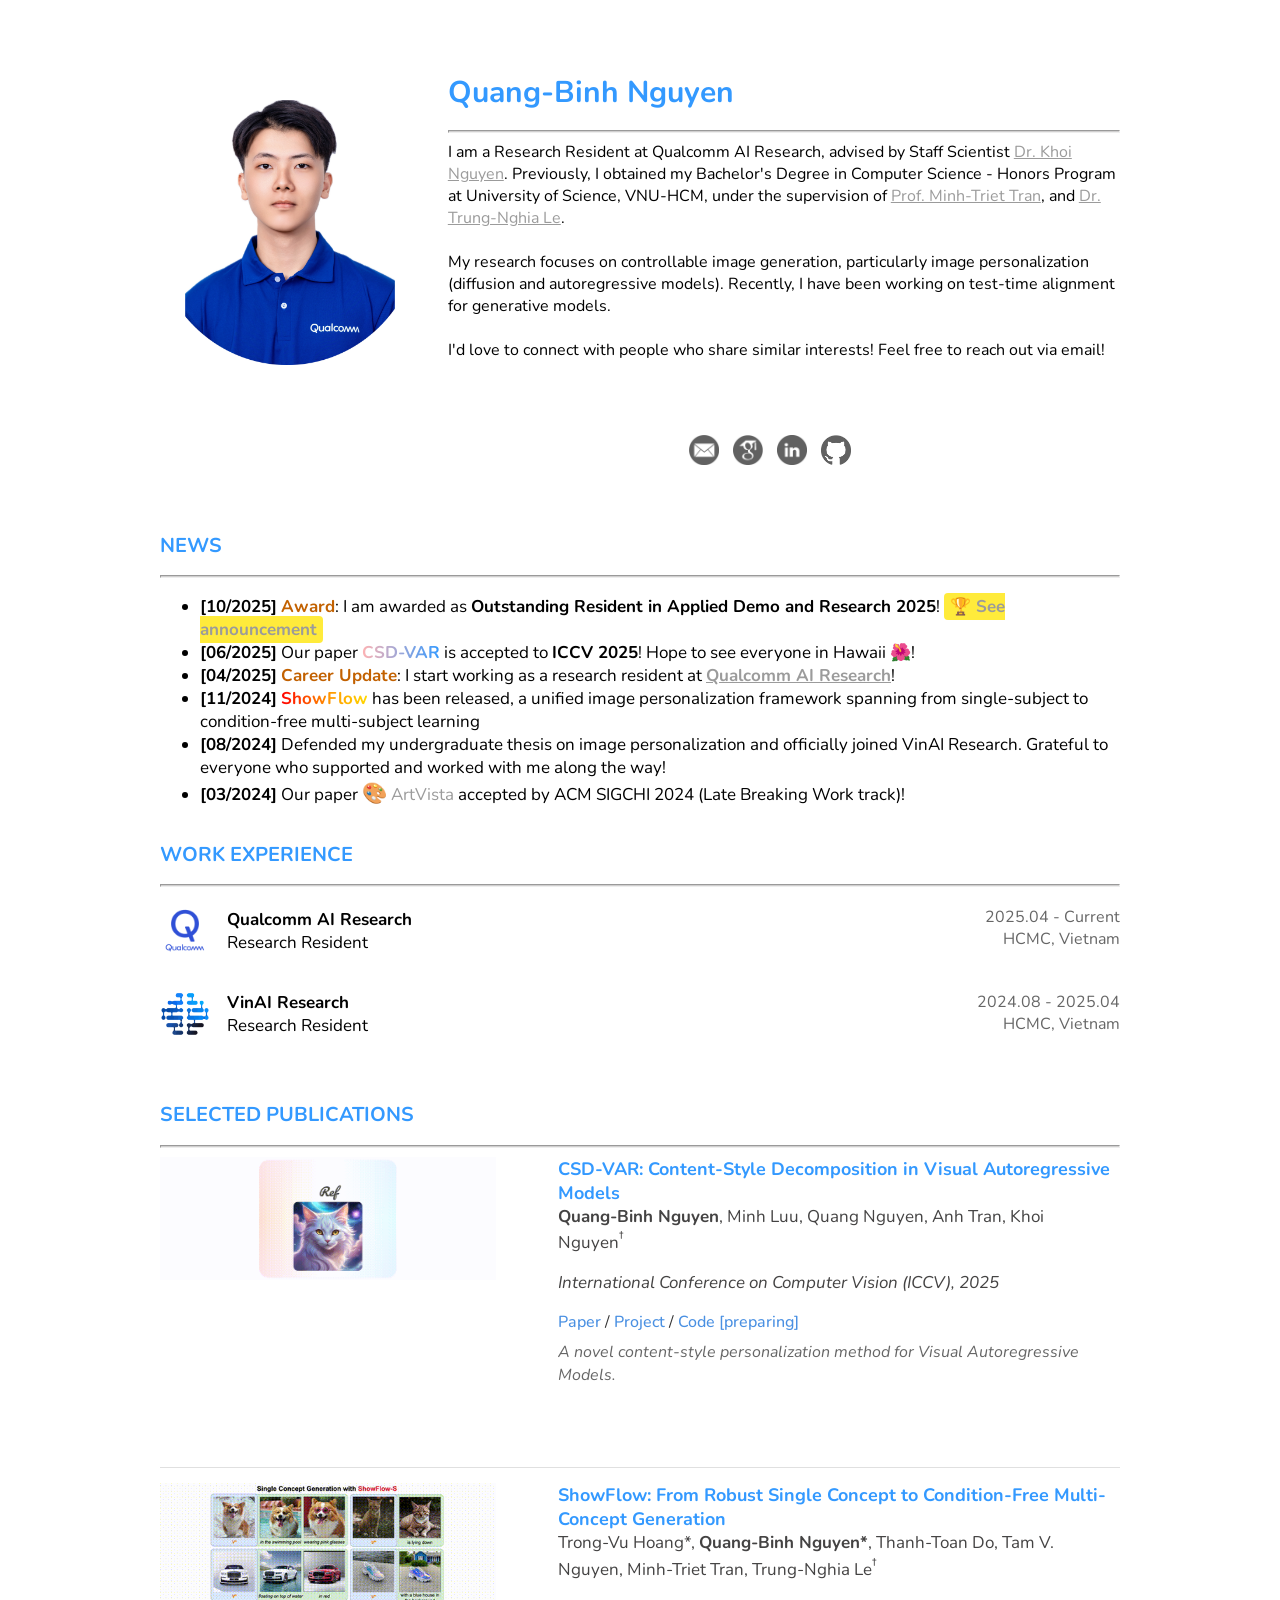
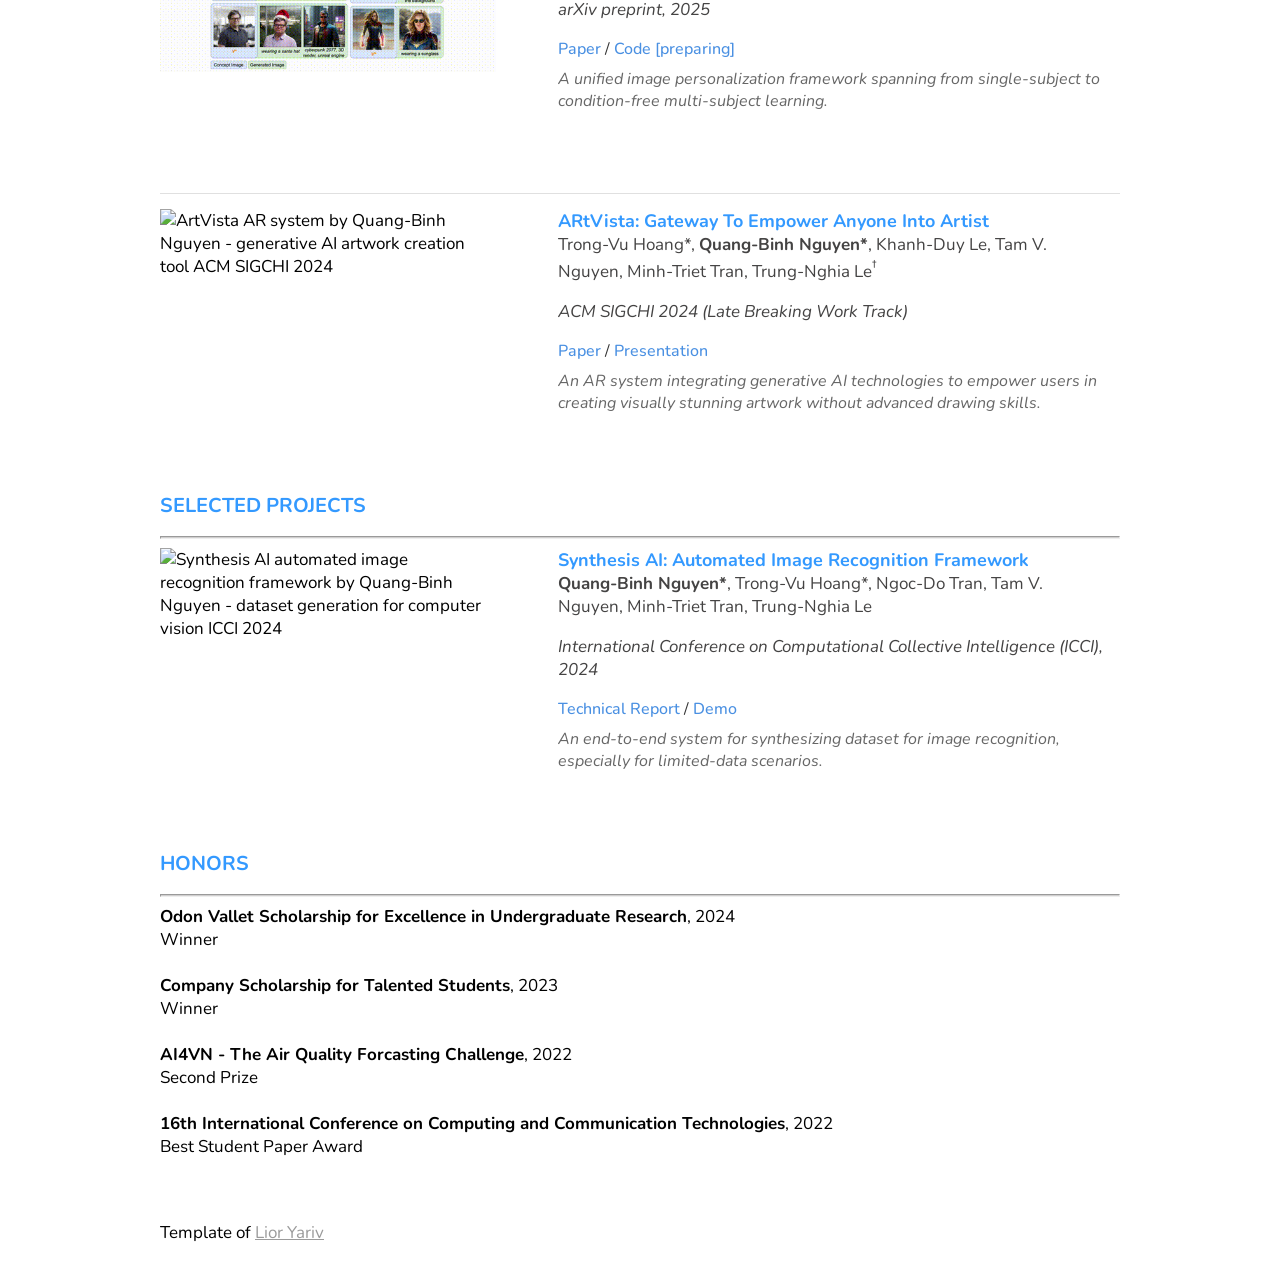
==== index.html @ 98ca369c "update" ====
<!doctype html>
<html lang="en">

<!-- Google tag (gtag.js) -->
<script async src="https://www.googletagmanager.com/gtag/js?id=G-DWE0Q09M8Z"></script>
<script>
  window.dataLayer = window.dataLayer || [];
  function gtag(){dataLayer.push(arguments);}
  gtag('js', new Date());

  gtag('config', 'G-DWE0Q09M8Z');
</script>

<meta charset="UTF-8">
<meta name="viewport" content="width=device-width, initial-scale=1">

<!-- SEO Meta Tags -->
<title>Quang-Binh Nguyen - AI Research Resident @ Qualcomm AI Research</title>
<meta name="description" content="Quang-Binh Nguyen - Research Resident at Qualcomm AI Research specializing in controllable image generation, diffusion models, and computer vision. Expert in CSD-VAR, ShowFlow, and ArtVista research.">
<meta name="keywords" content="Quang-Binh Nguyen, Binh Nguyen, Nguyen Quang-Binh, CSD-VAR, ShowFlow, ArtVista, AI research, computer vision, image generation, diffusion models, Qualcomm AI Research, VinAI Research, machine learning, research resident, resident">
<meta name="author" content="Quang-Binh Nguyen">
<meta name="robots" content="index, follow">

<!-- Open Graph Meta Tags -->
<meta property="og:title" content="Quang-Binh Nguyen - AI Research Scientist | Computer Vision & Image Generation">
<meta property="og:description" content="Research Resident at Qualcomm AI Research specializing in controllable image generation, diffusion models, and computer vision. Expert in CSD-VAR, ShowFlow, and ArtVista research.">
<meta property="og:type" content="website">
<meta property="og:url" content="https://nqbinhcs.github.io/">
<meta property="og:image" content="https://nqbinhcs.github.io/AboutPageAssets/images/nqbinh.jpg">
<meta property="og:site_name" content="Quang-Binh Nguyen's Homepage">

<!-- Twitter Card Meta Tags -->
<meta name="twitter:card" content="summary_large_image">
<meta name="twitter:title" content="Quang-Binh Nguyen - AI Research Scientist">
<meta name="twitter:description" content="Research Resident at Qualcomm AI Research specializing in controllable image generation and computer vision.">
<meta name="twitter:image" content="https://nqbinhcs.github.io/AboutPageAssets/images/nqbinh.jpg">

<!-- Canonical URL -->
<link rel="canonical" href="https://nqbinhcs.github.io/">

<!-- JSON-LD Structured Data -->
<script type="application/ld+json">
{
  "@context": "https://schema.org",
  "@type": "Person",
  "name": "Quang-Binh Nguyen",
  "jobTitle": "Research Resident",
  "worksFor": {
    "@type": "Organization",
    "name": "Qualcomm AI Research"
  },
  "email": "binhnq@qti.qualcomm.com",
  "url": "https://nqbinhcs.github.io/",
  "image": "https://nqbinhcs.github.io/AboutPageAssets/images/nqbinh.jpg",
  "sameAs": [
    "https://scholar.google.com/citations?user=bqkBNM8AAAAJ&hl=en&authuser=1",
    "https://www.linkedin.com/in/nqbinh/",
    "https://github.com/nqbinhcs"
  ],
  "knowsAbout": [
    "Computer Vision",
    "Machine Learning",
    "Artificial Intelligence",
    "Image Generation",
    "Diffusion Models",
    "CSD-VAR",
    "ShowFlow",
    "ArtVista"
  ],
  "alumniOf": {
    "@type": "Organization",
    "name": "University of Science, VNU-HCM"
  },
  "hasOccupation": {
    "@type": "Occupation",
    "name": "AI Research Scientist",
    "occupationLocation": {
      "@type": "Place",
      "name": "Ho Chi Minh City, Vietnam"
    }
  }
}
</script>

<!-- Google Fonts -->
<link rel="preconnect" href="https://fonts.googleapis.com">
<link rel="preconnect" href="https://fonts.gstatic.com" crossorigin>
<link href="https://fonts.googleapis.com/css2?family=Nunito:wght@200..1000&family=Open+Sans:wght@300..800&family=Roboto:wght@100..900&family=Winky+Sans:wght@300..900&display=swap" rel="stylesheet">

<style>
  /* ====== Font Styling ====== */
  body, h1, h2, h3, h4, h5, h6, p, a, span, div, li, button, input, textarea, section, footerNote, footerDisclaimer {
    font-family: 'Nunito', sans-serif !important;
  }

  /* ====== Font Sizes ====== */
  .profileHeader { font-size: 16px !important; } /* Introduction */
  .sectionTitle { font-size: 20px !important; }  /* Section Title */
  .section1 { font-size: 17px; } /* Work Experience */
  .sectionContentTitle { font-size: 18px !important; } /* Paper Title */
  .sectionContentSubTitle { font-size: 17px !important; } /* Author Names */
  .dropdown { font-size: 17px !important; }  /* Gray Box */

  /* ====== Remove Space Between Paper Name and Author Names ====== */
  .sectionContentTitle { margin-bottom: 0 !important; }
  .sectionContentSubTitle { margin-top: 0 !important; }

  /* ====== Image Centering and Scaling ====== */

  /* Publication layout with image and content side by side */
  .publication {
    display: flex !important;
    align-items: flex-start !important;
    gap: 62px !important;
    margin-bottom: 15px !important;
    margin-top: 20px !important;
    padding-top: 15px !important;
    border-top: 1px solid #e0e0e0 !important;
  }

  .sectionContent {
    flex: 0 0 35% !important;
    margin: 0 !important;
    padding: 0 !important;
  }

  .sectionContent img { 
    width: 100% !important;
    height: auto !important;
    display: block !important;
  }

  .section2Content {
    flex: 1 !important;
    margin-left: 0 !important;
    padding-left: 0 !important;
    margin-top: 0 !important;
    padding-top: 0 !important;
  }

  .sectionContentTitle {
    margin-top: 0 !important;
    padding-top: 0 !important;
  }

  .paperDescription {
    font-size: 16px !important;
    color: #666 !important;
    margin-top: 8px !important;
    margin-bottom: 0 !important;
    line-height: 1.4 !important;
    font-style: italic !important;
  }

  .paperLinks {
    margin-top: 10px !important;
    font-size: 16px !important;
    color: #333 !important;
  }

  .paperLinks a {
    color: #4a90e2 !important;
    text-decoration: none !important;
    font-weight: 500 !important;
  }

  .paperLinks a:hover {
    text-decoration: underline !important;
  }

  /* Work Experience Layout */
  .workExperience {
    display: flex !important;
    justify-content: space-between !important;
    align-items: flex-start !important;
    margin-bottom: 15px !important;
    padding: 10px 0 !important;
  }

  .workLeft {
    display: flex !important;
    align-items: center !important;
    gap: 15px !important;
    flex: 0 0 auto !important;
  }

  .workRight {
    text-align: right !important;
    color: #666 !important;
    font-size: 16px !important;
    line-height: 1.4 !important;
    flex: 0 0 auto !important;
    margin-left: 50px !important;
  }

  /* Remove top border and margin from first publication */
  .publication:first-of-type {
    border-top: none !important;
    margin-top: 0 !important;
    padding-top: 0 !important;
  }
  
  /* ====== Profile and Text ====== */
  
 .profilePhoto{
		margin-bottom: 120px !important; /* Adds space between the image and text */
	}

	.qualcomm-logo {
		width: 50px; /* Adjust the logo size here (smaller value) */
    object-fit: contain !important;
		vertical-align: middle; /* Align logo with the text */
		margin-right: 2px; /* Space between the logo and text */
	}

	.vinai-logo {
		width: 50px; /* Adjust the logo size here (smaller value) */
    object-fit: contain !important;
		vertical-align: middle; /* Align logo with the text */
		margin-right: 2px; /* Space between the logo and text */
	}

  .rainbow-text {
    background: linear-gradient(90deg, #ff0000, #ff9900, #ffee00, #33ff00, #00ffee, #3300ff, #ff00cc, #ff0000);
    background-size: 400% 100%;
    -webkit-background-clip: text;
    -webkit-text-fill-color: transparent;
    background-clip: text;
    color: transparent;
    font-weight: bold;
    animation: rainbow-move 4s linear infinite;
  }
  @keyframes rainbow-move {
    0% { background-position: 0% 50%; }
    100% { background-position: 100% 50%; }
  }
  .redblue-text {
    background: linear-gradient(90deg, #ffb3b3, #3399ff, #ffb3b3);
    background-size: 200% 100%;
    -webkit-background-clip: text;
    -webkit-text-fill-color: transparent;
    background-clip: text;
    color: transparent;
    font-weight: bold;
    animation: redblue-move 3s linear infinite;
  }
  @keyframes redblue-move {
    0% { background-position: 0% 50%; }
    100% { background-position: 100% 50%; }
  }

  .news-link {
    text-decoration: none !important;
  }

</style>


  

<meta charset="UTF-8">
<meta name="viewport" content="width=device-width, initial-scale=1">
<title>Quang-Binh Nguyen's Homepage</title>
<link href="AboutPageAssets/styles/aboutPageStyle.css" rel="stylesheet" type="text/css">
<style type="text/css">
</style>

<!--The following script tag downloads a font from the Adobe Edge Web Fonts server for use within the web page. We recommend that you do not modify it.-->
<script>var __adobewebfontsappname__="dreamweaver"</script><script src="http://use.edgefonts.net/montserrat:n4:default;source-sans-pro:n2:default.js" type="text/javascript"></script>
</head>

<body alink = "#282727" vlink = "#9b9b9b" link = "#9b9b9b">
	
<!-- Header content -->
<header>
  <div class="profilePhoto"> 
    <!-- Profile photo --> 
	<br>
	<br>
	
    <img src="AboutPageAssets/images/nqbinh.jpg" alt="Quang-Binh Nguyen - AI Research Scientist at Qualcomm AI Research specializing in computer vision and image generation" width="210"> </div>

  <!-- Identity details -->
  <section class="profileHeader">
	
    <h1>Quang-Binh Nguyen</h1>
<!--    <h3>Research Resident</h3>-->
    <hr>
  I am a Research Resident at Qualcomm AI Research, advised by Staff Scientist <a href="https://www.khoinguyen.org/"  target="_blank"> Dr. Khoi Nguyen</a>.  Previously, I obtained my Bachelor's Degree in Computer Science - Honors Program at University of Science, VNU-HCM, under the supervision of <a href="https://scholar.google.com/citations?user=lt2ATkkAAAAJ"  target="_blank"> Prof. Minh-Triet Tran</a>, and <a href="https://sites.google.com/view/ltnghia"  target="_blank"> Dr. Trung-Nghia Le</a>.
	<br>
	<br>
	
	My research focuses on controllable image generation, particularly image personalization (diffusion and autoregressive models). Recently, I have been working on test-time alignment for generative models.
	<br>
	<br>
	I'd love to connect with people who share similar interests! Feel free to reach out via email!
  </section>
  
  <!-- Links to Social network accounts -->
  <aside class="socialNetworkNavBar">
	<div class="socialNetworkNav">
      <!-- Add a Anchor tag with nested img tag here 
		<a href="AboutPageAssets/images/cv.pdf" target="_blank">
      <img src="AboutPageAssets/images/cv.png" alt="sample" width="30"></a>  </div>
	   <div class="socialNetworkNav"> -->
      <!-- Add a Anchor tag with nested img tag here --> 
		   <a href="mailto:binhnq@qti.qualcomm.com">
      <img src="AboutPageAssets/images/mail.png"  alt="sample" width="30" ></a> </div>
    <div class="socialNetworkNav"> 
		<a href="https://scholar.google.com/citations?user=bqkBNM8AAAAJ&hl=en&authuser=1
" target="_blank">
      <!-- Add a Anchor tag with nested img tag here --> 
      <img src="AboutPageAssets/images/scholar.jpg"  alt="sample" width="30"></a>  </div>
	  	  <div class="socialNetworkNav">
      <!-- Add a Anchor tag with nested img tag here --> 
		<a href="https://www.linkedin.com/in/nqbinh/" target="_blank">
      <img src="AboutPageAssets/images/linkedin.png" alt="sample" width="30"></a>  </div>
<!--
	  <div class="socialNetworkNav">
		 <a href="https://www.linkedin.com/in/jisu-nam-9385a4254/" target="_blank">
			 <img src="AboutPageAssets/images/linkedin.png"  alt="sample" width="30"> </a></div>
-->
<div class="socialNetworkNav">
      <!-- Add a Anchor tag with nested img tag here --> 
		<a href="https://github.com/nqbinhcs" target="_blank">
      <img src="AboutPageAssets/images/github.png" alt="sample" width="30"></a>  </div>
	  
  </aside>
</header>
<!-- content -->
<section class="mainContent"> 
  <!-- Contact details -->
  
  <br><br>

  <!-- News Section -->
  <section class="section1">
    <h2 class="sectionTitle">News</h2>
    <hr class="sectionRule">
    <ul>
    
     <li><b>[10/2025]</b> <b><span style="color:#c26100;">Award</span></b>: I am awarded as <strong>Outstanding Resident in Applied Demo and Research 2025</strong>! <a href="https://www.facebook.com/share/p/1BKoZPSMBR/" class="news-link" style="background-color: #ffeb3b; padding: 2px 6px; border-radius: 4px; text-decoration: none; font-weight: bold;">🏆 See announcement</a></li>
     <li><b>[06/2025]</b> Our paper <a href="#" class="news-link"><span class="redblue-text">CSD-VAR</span></a> is accepted to <b>ICCV 2025</b>! Hope to see everyone in Hawaii 🌺!</li>
      <li><b>[04/2025]</b> <b><span style="color:#c26100;">Career Update</span></b>: I start working as a research resident at <a href="https://www.qualcomm.com/research/artificial-intelligence/"><strong>Qualcomm AI Research</strong></a>!</li>
      <li><b>[11/2024]</b> <a href="#" class="news-link"><span class="rainbow-text">ShowFlow</span></a> has been released, a unified image personalization framework spanning from single-subject to condition-free multi-subject learning </li>
      <li><b>[08/2024]</b> Defended my undergraduate thesis on image personalization and officially joined VinAI Research. Grateful to everyone who supported and worked with me along the way!  </li>
      <li><b>[03/2024]</b> Our paper <span style="font-size:1.2em;">🎨</span> <a href="https://arxiv.org/abs/2403.08876" class="news-link">ArtVista</a> accepted by ACM SIGCHI 2024 (Late Breaking Work track)!</li>
    </ul>
  </section>

  <!-- Work Experience Section (existing) -->
  <section class="section1">
	<h2 class="sectionTitle">Work Experience</h2>
	<hr class="sectionRule">

	<div class="workExperience">
        <div class="workLeft">
            <img src="AboutPageAssets/teasers/qualcomm.png" alt="Qualcomm Logo" class="qualcomm-logo">
            <div>
                <b>Qualcomm AI Research</b><br>
                Research Resident
            </div>
        </div>
        <div class="workRight">
            2025.04 - Current<br>
            HCMC, Vietnam
        </div>
    </div>

	<div class="workExperience">
        <div class="workLeft">
            <img src="AboutPageAssets/teasers/vinai.png" alt="VinAI Logo" class="vinai-logo">
            <div>
                <b>VinAI Research</b><br>
                Research Resident
            </div>
        </div>
        <div class="workRight">
            2024.08 - 2025.04<br>
            HCMC, Vietnam
        </div>
    </div>

  <br>    


  <!-- Previous experience details -->
  <section class="section2">
  <h2 class="sectionTitle">Selected Publications</h2>
  <hr class="sectionRule">
  

	<!-- CSD-VAR  -->
	<div class="publication">
	  	<div class="sectionContent">
<img src="AboutPageAssets/projects/demo_csdvar.gif" alt="CSD-VAR Content-Style Decomposition in Visual Autoregressive Models by Quang-Binh Nguyen - ICCV 2025 paper demonstration" autoplay loop>
	  	</div>
	  	<section class="section2Content">
      		<h2 class="sectionContentTitle"> CSD-VAR: Content-Style Decomposition in Visual Autoregressive Models</h2>
      		<h3 class="sectionContentSubTitle"><b>Quang-Binh Nguyen</b>, <a>Minh Luu</a>, <a>Quang Nguyen</a>, <a>Anh Tran</a>, <a>Khoi Nguyen<sup>&dagger;</sup></a>
	 		</h3>
		  	<h3 class="sectionContentSubTitle"><em> International Conference on Computer Vision (ICCV), 2025</em></h3>
		  	<div class="paperLinks">
				<a href="https://arxiv.org/abs/2507.13984" target="_blank">Paper</a> / 
				<a href="https://qualcomm-ai-research.github.io/CSD-VAR/" target="_blank">Project</a> / 
				<a href="https://github.com/Qualcomm-AI-Research/CSD-VAR" target="_blank">Code [preparing]</a>
			</div>
		  	<p class="paperDescription">A novel content-style personalization method for Visual Autoregressive Models.</p>
    	</section>
	</div>

	  <br><br>

	<!-- ShowFlow  -->
	<div class="publication">
	  	<div class="sectionContent">
<img src="AboutPageAssets/projects/demo_showflow.gif" alt="ShowFlow unified image personalization framework by Quang-Binh Nguyen - multi-concept generation AI research" autoplay loop>
	  	</div>
	  	<section class="section2Content">
      		<h2 class="sectionContentTitle"> ShowFlow: From Robust Single Concept to Condition-Free Multi-Concept Generation</h2>
      		<h3 class="sectionContentSubTitle"><a>Trong-Vu Hoang*</a>, <b>Quang-Binh Nguyen*</b>, <a>Thanh-Toan Do</a>, <a> Tam V. Nguyen</a>, <a>Minh-Triet Tran</a>, <a>Trung-Nghia Le<sup>&dagger;</sup></a>
	 		</h3>
		  	<h3 class="sectionContentSubTitle"><em> arXiv preprint, 2025</em></h3>
		  	<div class="paperLinks">
				<a href="https://arxiv.org/abs/2506.18493" target="_blank">Paper</a> / 
				<a href="https://github.com/nqbinhcs/showflow" target="_blank">Code [preparing]</a>
			</div>
		  	<p class="paperDescription">A unified image personalization framework spanning from single-subject to condition-free multi-subject learning.</p>
    	</section>
	</div>

	  <br><br>

	<!-- ArtVista  -->
	<div class="publication">
	  	<div class="sectionContent">
<img src="AboutPageAssets/projects/demo_artvista.gif" alt="ArtVista AR system by Quang-Binh Nguyen - generative AI artwork creation tool ACM SIGCHI 2024" autoplay loop>
	  	</div>
	  	<section class="section2Content">
      		<h2 class="sectionContentTitle"> ARtVista: Gateway To Empower Anyone Into Artist</h2>
      		<h3 class="sectionContentSubTitle"><a>Trong-Vu Hoang*</a>, <b>Quang-Binh Nguyen*</b>, <a>Khanh-Duy Le</a>, <a> Tam V. Nguyen</a>, <a>Minh-Triet Tran</a>, <a>Trung-Nghia Le<sup>&dagger;</sup></a>
	 		</h3>
		  	<h3 class="sectionContentSubTitle"><em> ACM SIGCHI 2024 (Late Breaking Work Track)</em></h3>
		  	<div class="paperLinks">
				<a href="https://arxiv.org/abs/2403.08876" target="_blank">Paper</a> / 
				<a href="https://www.youtube.com/watch?v=vpL-Ttvp6Ds" target="_blank">Presentation</a>
			</div>
		  	<p class="paperDescription">An AR system integrating generative AI technologies to empower users in creating visually stunning artwork without advanced drawing skills.</p>
    	</section>
	</div>

	  <br><br>
  

   <!-- Previous experience details -->
  <section class="section2">
  <h2 class="sectionTitle">Selected Projects</h2>
  <hr class="sectionRule">
  

	<!-- Synthesis AI  -->
	<div class="publication">
	  	<div class="sectionContent">
<img src="AboutPageAssets/projects/demo_synthesis_ai.gif" alt="Synthesis AI automated image recognition framework by Quang-Binh Nguyen - dataset generation for computer vision ICCI 2024" autoplay loop>
	  	</div>
	  	<section class="section2Content">
      		<h2 class="sectionContentTitle"> Synthesis AI: Automated Image Recognition Framework</h2>
      		<h3 class="sectionContentSubTitle"><b>Quang-Binh Nguyen*</b>, <a>Trong-Vu Hoang*</a>, <a>Ngoc-Do Tran</a>, <a>Tam V. Nguyen</a>, <a>Minh-Triet Tran</a>, <a>Trung-Nghia Le</a>
	 		</h3>
		  	<h3 class="sectionContentSubTitle"><em> International Conference on Computational Collective Intelligence (ICCI), 2024</em></h3>
		  	<div class="paperLinks">
				<a href="https://arxiv.org/abs/2506.19261" target="_blank">Technical Report </a> / 
				<a href="https://www.youtube.com/watch?v=EHoA2iW8nVU" target="_blank">Demo</a> 
			</div>
		  	<p class="paperDescription">An end-to-end system for synthesizing dataset for image recognition, especially for limited-data scenarios.</p>
    	</section>
	</div>
  
	<br><br>

	  <section class="section3">
	<h2 class="sectionTitle">Honors</h2>
	<hr class="sectionRule">
  <b>Odon Vallet Scholarship for Excellence in Undergraduate Research</b>, 2024 <br>
	Winner <br>
	<br>
  <b>Company Scholarship for Talented Students</b>, 2023 <br>
	Winner <br>
  <br>
  <b>AI4VN - The Air Quality Forcasting Challenge</b>, 2022 <br>
	Second Prize <br>
	<br>
	<b>16th International Conference on Computing and Communication Technologies</b>, 2022 <br>
	Best Student Paper Award <br>
	<br>

	<br>

  <p class="footerDisclaimer">Template of <a href="https://lioryariv.github.io/">Lior Yariv</a><span></span></p>
  <p class="footerNote"></p>
</footer>
</body>
</html>
---- AboutPageAssets/styles/aboutPageStyle.css ----
@charset "utf-8";
/* Global Styles */


body {
	margin-left: auto;
	margin-right: auto;
	width: 92%;
	max-width: 960px;
	padding-left: 2.275%;
	padding-right: 2.275%;
}
/* Header */
header {
	text-align: center;
	display: inline-block;
}
header .profileLogo .logoPlaceholder {
	background-color: rgba(208,207,207,1.00);
	width: 187px;
	text-align: center;
}
header .logoPlaceholder span {
	width: 80px;
	height: 22px;
	font-family: 'Montserrat', sans-serif;
	color: rgba(255,255,255,1.00);
	font-size: 30px;
	font-weight: 700;
	line-height: 53px;
}
header .profilePhoto {
	width: 259px;
	border-radius: 50%;
	height: 259px;
	clear: both;
}
header .profileHeader h1 {
	font-family: 'Montserrat', sans-serif;
	color: #3399ff;
	font-size: 30px;
	font-weight: 700;
	line-height: 24px;
}
header .profileHeader h3 {
	font-family: sans-serif;
	color: #3399ff;
	font-size: 16px;
	font-weight: 700;
	line-height: 24px;
}
hr {
	background-color: rgba(208,207,207,1.00);
	height: 1px;
}
header .profileHeader p {
	font-family: sans-serif;
	color: #3399ff;
	font-size: 14px;
	font-weight: 400;
	line-height: 1.8;
	overflow-y: auto;
}
header .socialNetworkNavBar {
	text-align: center;
	display: block;
	margin-top: 30px;
	clear: both;
}
header .socialNetworkNavBar .socialNetworkNav {
	border-radius: 30%;
	cursor: pointer;
}
header .socialNetworkNavBar .socialNetworkNav img:hover {
	opacity: 0.5;
}
/* Main Content sections */
.mainContent .section1 {
	display: inline-block;
}
.section1 .sectionTitle, .section2 .sectionTitle {
	font-family: 'Montserrat', sans-serif;
	color: #3399ff;
	font-size: 18px;
	font-weight: 700;
	text-transform: uppercase;
}
.section1 .sectionTitleRule, .section2 .sectionTitleRule {
	margin: 0 3% 0 0;
	float: left;
	clear: both;
}
.section1 .sectionTitleRule2, .section2 .sectionTitleRule2 {
	background-color: rgba(208,207,207,1.00);
	height: 1px;
	padding: 0px;
}
.mainContent .section1 .section1Content {
	font-family: ProximaNova;
	font-size: 14px;
	font-weight: 100;
	color: rgba(208,207,207,1.00);
}
.mainContent .section1 .section1Content span {
	color: #3399ff;
	font-family: sans-serif;
}
.section2 .sectionContentTitle {
	font-family: sans-serif;
	color: #3399ff;
	font-size: 18px;
	font-weight: 700;
}
.section2 .sectionContentSubTitle {
	font-family: sans-serif;
	color: rgba(68,67,67,1.00);
	font-size: 14px;
	font-weight: 400;
}
.mainContent {
	display: block;
}
.mainContent .externalResourcesNav .externalResources {
	background-color: rgba(208,207,207,1.00);
	display: inline-block;
	text-align: center;
	margin-top: 0px;
	padding-top: 3%;
	cursor: pointer;
}
.mainContent .externalResourcesNav .externalResources:hover {
    background-color: rgba(153,153,153,1.00);
}
.externalResourcesNav .externalResources a {
	font-family: 'Montserrat', sans-serif;
	color: rgba(255,255,255,1.00);
	font-size: 14px;
	font-weight: 400;
	text-decoration: none;
}
.mainContent .externalResourcesNav .dropdown {
    position: static;
    display: inline-block;
    font-family: 'Montserrat', sans-serif;
    background-color: rgba(190,190,190,1.00);
    cursor: pointer;
    color: rgba(255,255,255,1.00);
}

.mainContent .externalResourcesNav .dropdown:hover {
    background-color: rgba(153,153,153,1.00);
}
.externalResourcesNav .dropdown span {
	font-size: 11pt;

}

.externalResourcesNav .dropdown a {
	font-family: 'Montserrat', sans-serif;
	color: rgba(255,255,255,1.00);
	font-size: 14px;
	font-weight: 400;
	text-decoration: none;
}
.mainContent .externalResourcesNav .dropdown-content {
  display: none;
  font-family: 'Montserrat', sans-serif;
  position: absolute;
  background-color: #f9f9f9;
  box-shadow: 0px 8px 16px 0px rgba(0,0,0,0.2);
  padding: 12px 16px;
  z-index: 1;
  max-width: 45%;
  color: rgba(0,0,0,1.00);
}
.mainContent .externalResourcesNav .dropdown:hover .dropdown-content {
    display: block;
    font-family: 'Montserrat', sans-serif;
    font-size: 12px;
}

.mainContent .externalResourcesNav .externalResources2 {
	background-color: rgba(208,207,207,1.00);
	display: inline-block;
	text-align: center;
	font-family: 'Montserrat', sans-serif;
	font-size: 16pt;
	cursor: pointer;
}
.mainContent .externalResourcesNav .externalResources2:hover {
    background-color: rgba(153,153,153,1.00);
}
.externalResourcesNav .externalResources2 a {
	font-family: 'Montserrat', sans-serif;
	color: rgba(255,255,255,1.00);
	font-size: 12px;
	font-weight: 400;
	text-decoration: none;
}
.stretch {
	content: '';
	display: inline-block;
	margin-left: 2%;
	margin-right: 2%;
}
/* Footer */
footer .footerDisclaimer {
	font-family: sans-serif;
	font-size: 14px;
	line-height: 18px;
	color: rgba(104,103,103,1.00);
	font-weight: 700;
}
footer .footerDisclaimer span {
	color: rgba(181,178,178,1.00);
	font-weight: 400;
}
footer .footerNote {
	font-family: sans-serif;
	font-size: 14px;
	line-height: 18px;
	color: rgba(104,103,103,1.00);
	font-weight: 700;
}
footer .footerNote span {
	color: rgba(181,178,178,1.00);
	font-weight: 400;
}

/* Media query for Mobile devices*/
@media only screen and (min-width : 285px) and (max-width : 480px) {
/* Header */
header {
	width: 100%;
	float: none;
}
header .profileLogo .logoPlaceholder {
	display: inline-block;
}
header .profilePhoto {
	display: inline-block;
}
header .profileHeader {
	text-align: center;
	margin-top: 10%;
}
header .profileHeader p {
	text-align: justify;
}
header .socialNetworkNavBar {
	text-align: center;
	display: block;
	margin-top: 30px;
	clear: both;
	margin-bottom: 15%;
}
header .socialNetworkNavBar .socialNetworkNav {
	width: 40px;
	height: 30px;
	display: inline-block;
}
/* Main content sections */
.mainContent .section1 {
	text-align: center;
	margin-bottom: 10%;
}
.section1 .section1Title, .section2 .section1Title {
	text-align: center;
}
.section1 .sectionTitleRule, .section2 .sectionTitleRule {
	width: 100%;
}
.section1 .sectionTitleRule2, .section2 .sectionTitleRule2 {
	display: none;
}
.mainContent .section1 .section1Content {
	display: inline-block;
	text-align: left;
	font-family: sans-serif;
}
.mainContent .section2 {
	display: inline-block;
	text-align: center;
}
.section2 .section2Content {
	margin-top: 10%;
	text-align: justify;
	margin-bottom: 10%;
	width: 100%;
}
.section2 .sectionContent {
	margin-top: 10%;
	text-align: justify;
	margin-bottom: 10%;
}
.mainContent .externalResourcesNav {
	margin-bottom: 10px;
	padding-top: 5px;
}
.mainContent .externalResourcesNav .externalResources {
	width: 50%;
	height: 25px;
}
.mainContent .externalResourcesNav .externalResources2 {
	width: 100px;
	height: 25px;
	padding-top: 5px;
	margin-bottom: 10px;
	margin-left: 20%;
	margin-right: 20%;
}
.mainContent .externalResourcesNav .dropdown {
	width: 100px;
	height: 25px;
	padding-top: 5px;
	margin-bottom: 10px;
	text-align: center;
/*
	margin-left: 20%;
	margin-right: 20%;
*/
}
.mainContent .externalResourcesNav .dropdown-content {
}
.mainContent .externalResourcesNav .dropdown:hover .dropdown-content {

}
	
/* Footer */
footer {
	display: block;
	text-align: center;
	font-family: sans-serif;
}
}

/* Media Query for Tablets */
@media only screen and (min-width : 481px) and (max-width : 1024px) {
/* Header */
header {
	width: 100%;
	float: none;
}
header .profileLogo .logoPlaceholder {
	display: inline-block;
	font-family: 'Montserrat', sans-serif;
}
header .profilePhoto {
	float: left;
	clear: both;
	margin-right: 3%;
	margin-top: 5%;
}
header .profileHeader {
	text-align: left;
	margin-top: 7%;
}
header .socialNetworkNavBar {
	margin-left: 259px;
}
header .socialNetworkNavBar .socialNetworkNav {
	width: 40px;
	height: 30px;
	display: inline-block;
}
/* Main content and sections */
.section1 .section1Title, .section2 .section1Title {
	text-align: center;
}
.section1 .sectionTitleRule, .section2 .sectionTitleRule {
	width: 100%;
}
.section1 .sectionTitleRule2, .section2 .sectionTitleRule2 {
	display: none;
}
.mainContent .section1 .section1Content {
	display: inline-block;
	margin: 0% 0% 0% 0%;
	font-family: sans-serif;
	margin-top: 5%;
	margin-bottom: 5%;
}
.mainContent .section2 {
	clear: both;
}
.section2 .section2Content {
	padding: 0px;
	font-family: sans-serif;
	padding-right: 10px;
    padding-left: 5px;
    padding-bottom: 0px;
	margin-top: 5%;
	margin-bottom: 0%;
	margin-left: 40%;
	width: 75%;
}
	
.section2 .sectionContent {
	padding: 0px;
	margin-left: 0%;
	font-family: sans-serif;
	margin-top: 5%;
	margin-bottom: 0%;
	width: 40%;
    float: left;
}
	
	
.mainContent .externalResourcesNav {
	margin-left: 0%;
	margin-top: 30px;
	margin-bottom: 00px;
	text-align: left;
	padding-top: 0px;
	padding-left: 5px;
/*	clear: both;*/
    margin-left: 40%;
}
.mainContent .externalResourcesNav .externalResources {
	width: 25%;
	height: 25px;
}
	
.mainContent .externalResourcesNav .externalResources2 {
	width: 100px;
	height: 25px;
	padding-top: 5px;
	margin-bottom: 10px;
}

.mainContent .externalResourcesNav .dropdown {
	width: 100px;
	height: 25px;
	padding-top: 5px;
	text-align: center;
}
.mainContent .externalResourcesNav .dropdown-content {

}
.mainContent .externalResourcesNav .dropdown:hover .dropdown-content {

}
/* Footer */
footer .footerDisclaimer {
	float: left;
	margin-left: 3%;
	font-family: sans-serif;
}
footer .footerNote {
	float: right;
	margin-right: 3%;
	font-family: sans-serif;
}
}

/* Desktops and laptops  */
@media only screen and (min-width:1025px) {
/* Header */
header .profileLogo .logoPlaceholder {
	float: left;
	margin-bottom: 50px;
}
header .profilePhoto {
	float: left;
	clear: both;
	margin-right: 3%;
	padding-top: 5%;
}
header .profileHeader {
	text-align: left;
	padding-top: 5%;
}
	
header .socialNetworkNavBar {
	margin-left: 259px;
}
header .socialNetworkNavBar .socialNetworkNav {
	width: 40px;
	height: 30px;
	display: inline-block;
}
/* Main content sections */
.section1 .sectionTitleRule, .section2 .sectionTitleRule {
	width: 37%;
}
.mainContent .section1 .section1Content {
	display: inline-block;
	margin-top: 0%;
	margin-right: 0%;
	margin-left: 30%;
	margin-bottom: 0%;
	font-family: sans-serif;
}
.mainContent .section2 {
    clear: both;
}
.section2 .section2Content {
    padding-top: 0px;
    padding-right: 10px;
    padding-left: 5px;
    padding-bottom: 0px;
    margin-left: 40%;
	width: 60%;
    font-family: sans-serif;
/*    float: left;*/
/*    clear:both;*/
/*    display: inline-block;*/
	}
	
.section2 .sectionContent {
    padding-top: 20px;
    padding-right: 5px;
    padding-left: 0px;
    padding-bottom: 10px;
/*    margin-right: 33%;*/
	width: 37%;
    float: left;
}
.mainContent .externalResourcesNav {
    margin-top: 30px;
    margin-bottom: 0px;
	padding-left: 5px;
    text-align: left;
    padding-top: 0px;
/*    clear: both;*/
    margin-left: 40%;
}
.mainContent .externalResourcesNav .externalResources {
	width: 25%;
	height: 35px;
}
	
.mainContent .externalResourcesNav .externalResources2 {
	width: 150px;
	height: 25px;
	padding-top: 5px;
	margin-bottom: 10px;

}
.mainContent .externalResourcesNav .dropdown {
	width: 100px;
	height: 25px;
	padding-top: 5px;
	text-align: center;
}
.mainContent .externalResourcesNav .dropdown-content {

}
.mainContent .externalResourcesNav .dropdown:hover .dropdown-content {

}
/* Footer */
footer .footerDisclaimer {
	float: left;
	margin-left: 3%;
	font-family: sans-serif;
}
footer .footerNote {
	float: right;
	margin-right: 3%;
	font-family: sans-serif;
}
}

.section2Content {
    width: 100%;
    display: block;
}

.section2 .sectionContent {
    width: 100%;
    display: block;
}

.mainContent .externalResourcesNav {
    width: 100%;
    display: block;
}

.mainContent .externalResourcesNav .dropdown {
    margin: 0 5px;
    padding: 10px 15px;
}

/* Remove any max-width constraints */
.section2, .section2Content, .sectionContent {
    max-width: none;
}
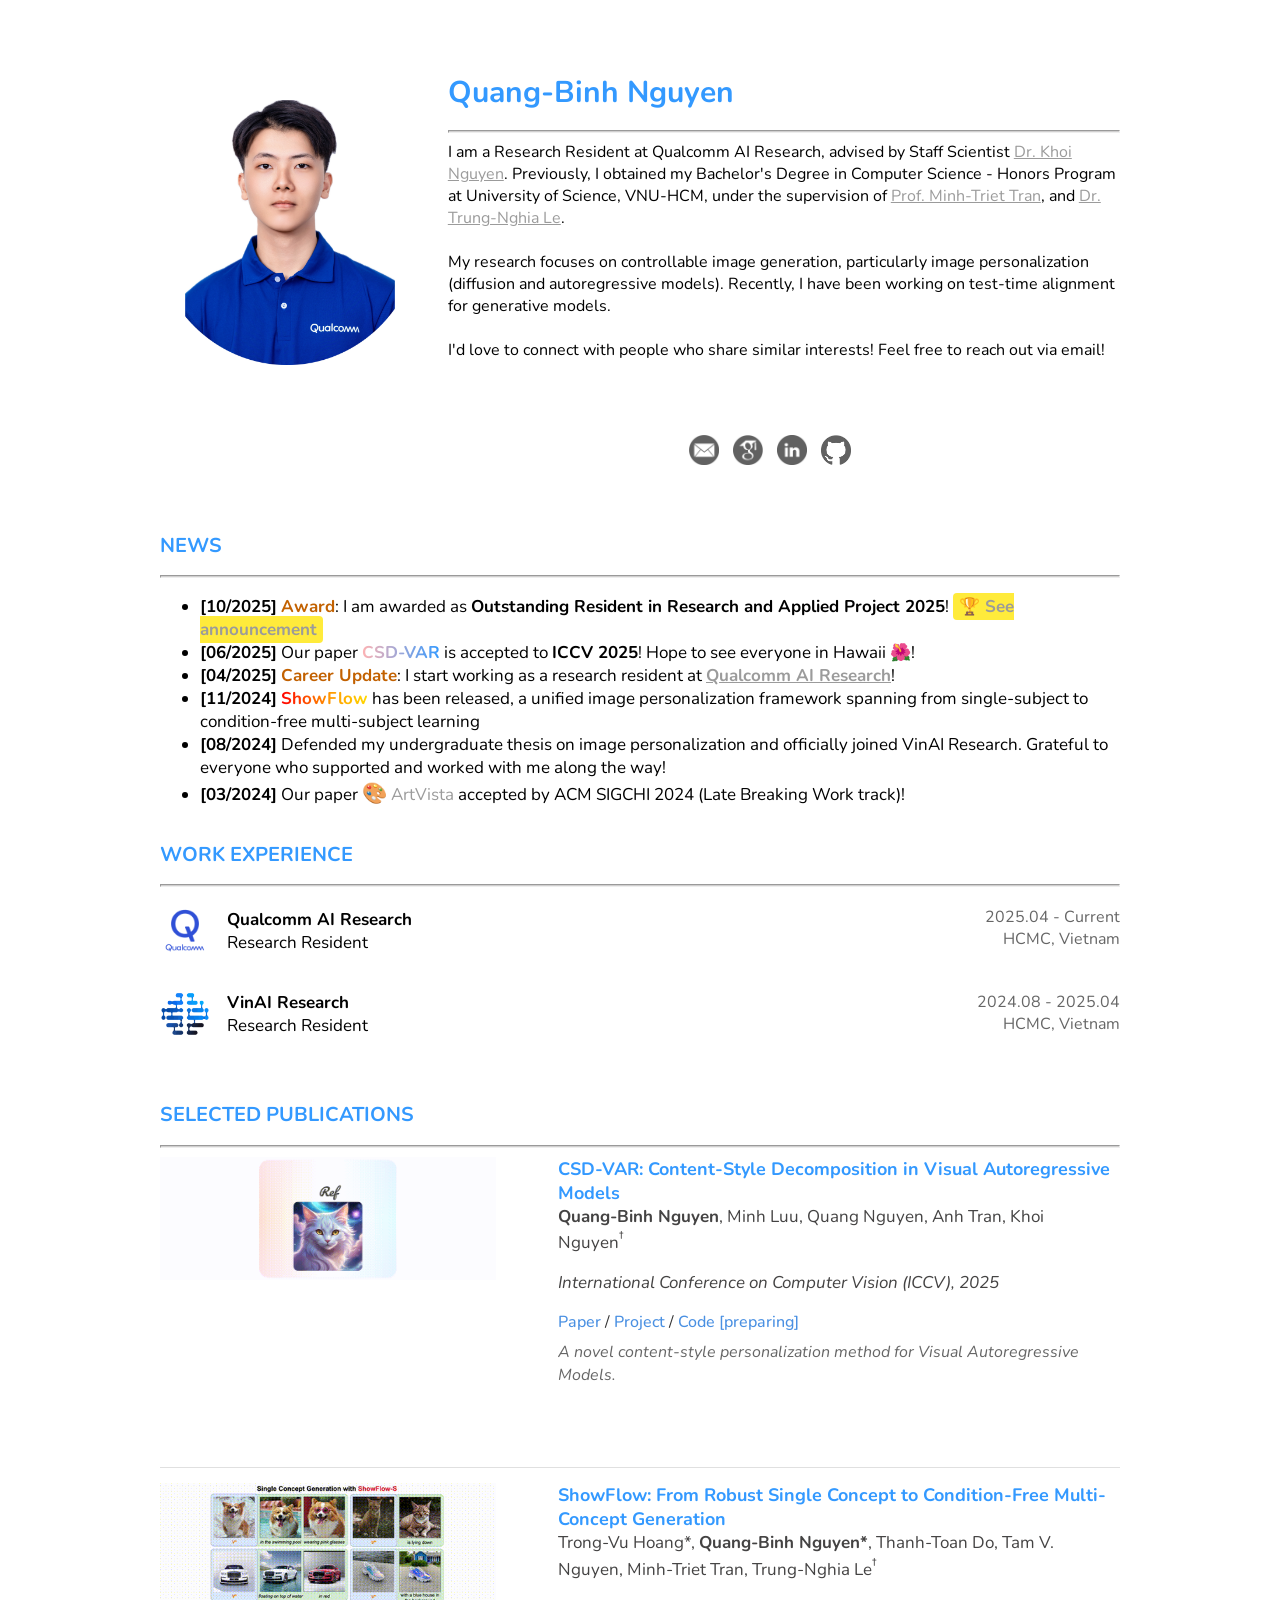
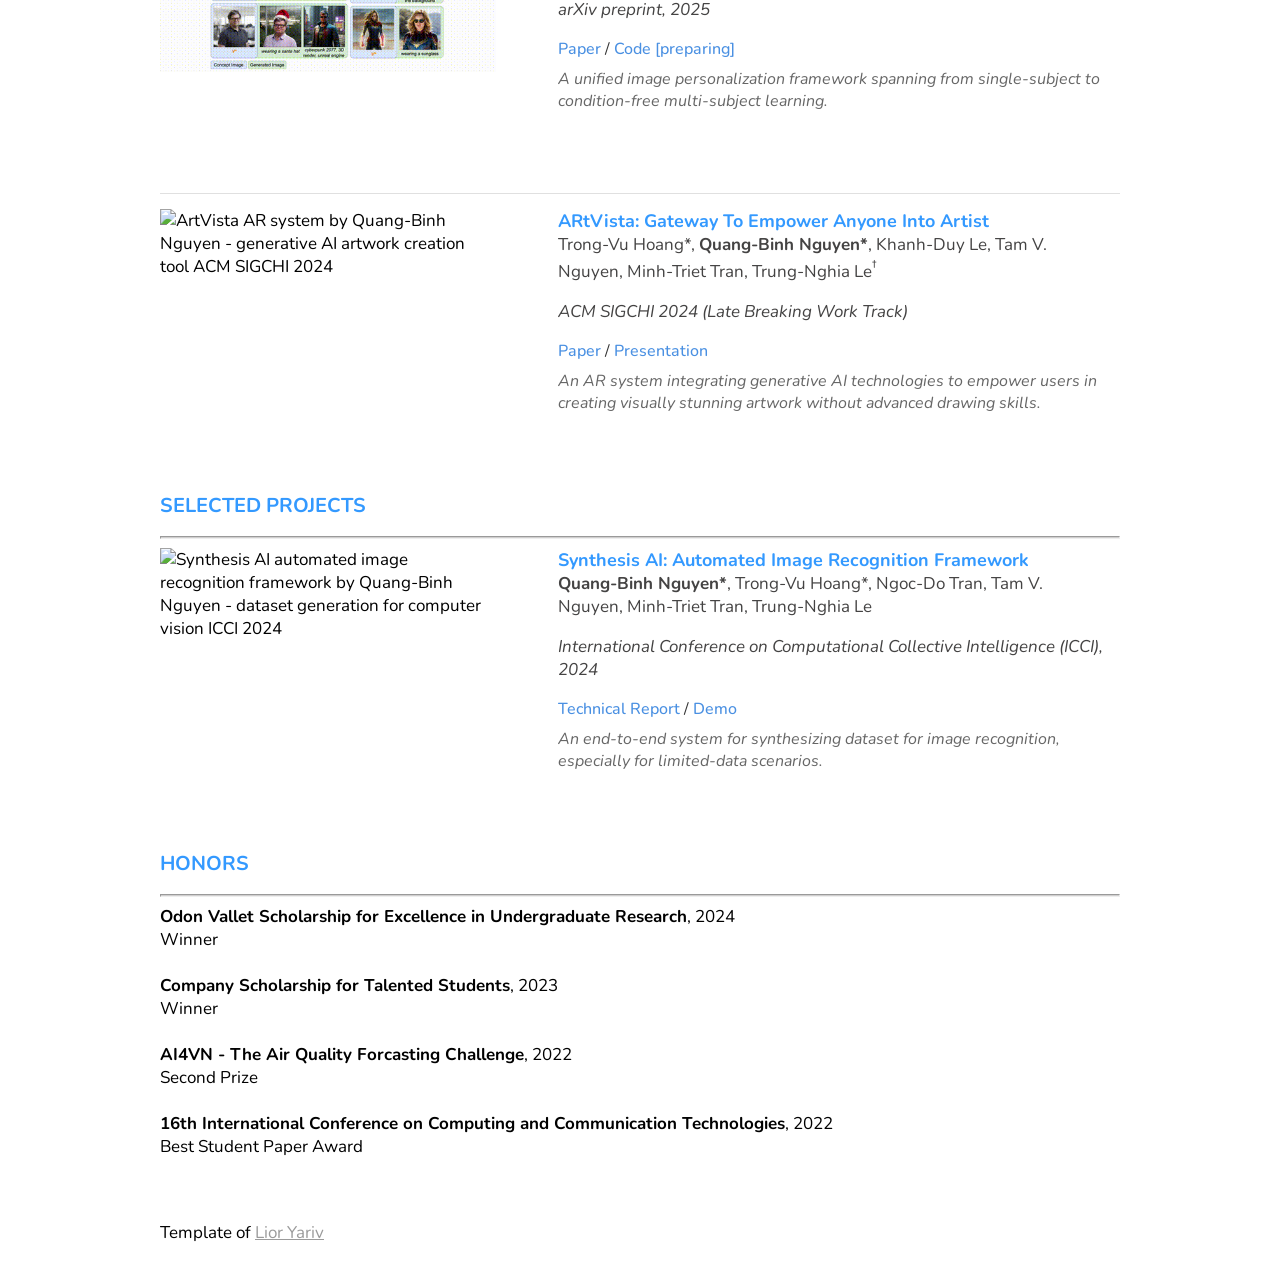
==== commit 4030c129: "Update award description in index.html" ====
--- a/index.html
+++ b/index.html
@@ -339,7 +339,7 @@
     <hr class="sectionRule">
     <ul>
     
-     <li><b>[10/2025]</b> <b><span style="color:#c26100;">Award</span></b>: I am awarded as <strong>Outstanding Resident in Applied Demo and Research 2025</strong>! <a href="https://www.facebook.com/share/p/1BKoZPSMBR/" class="news-link" style="background-color: #ffeb3b; padding: 2px 6px; border-radius: 4px; text-decoration: none; font-weight: bold;">🏆 See announcement</a></li>
+     <li><b>[10/2025]</b> <b><span style="color:#c26100;">Award</span></b>: I am awarded as <strong>Outstanding Resident in Research and Applied Project 2025</strong>! <a href="https://www.facebook.com/share/p/1BKoZPSMBR/" class="news-link" style="background-color: #ffeb3b; padding: 2px 6px; border-radius: 4px; text-decoration: none; font-weight: bold;">🏆 See announcement</a></li>
      <li><b>[06/2025]</b> Our paper <a href="#" class="news-link"><span class="redblue-text">CSD-VAR</span></a> is accepted to <b>ICCV 2025</b>! Hope to see everyone in Hawaii 🌺!</li>
       <li><b>[04/2025]</b> <b><span style="color:#c26100;">Career Update</span></b>: I start working as a research resident at <a href="https://www.qualcomm.com/research/artificial-intelligence/"><strong>Qualcomm AI Research</strong></a>!</li>
       <li><b>[11/2024]</b> <a href="#" class="news-link"><span class="rainbow-text">ShowFlow</span></a> has been released, a unified image personalization framework spanning from single-subject to condition-free multi-subject learning </li>
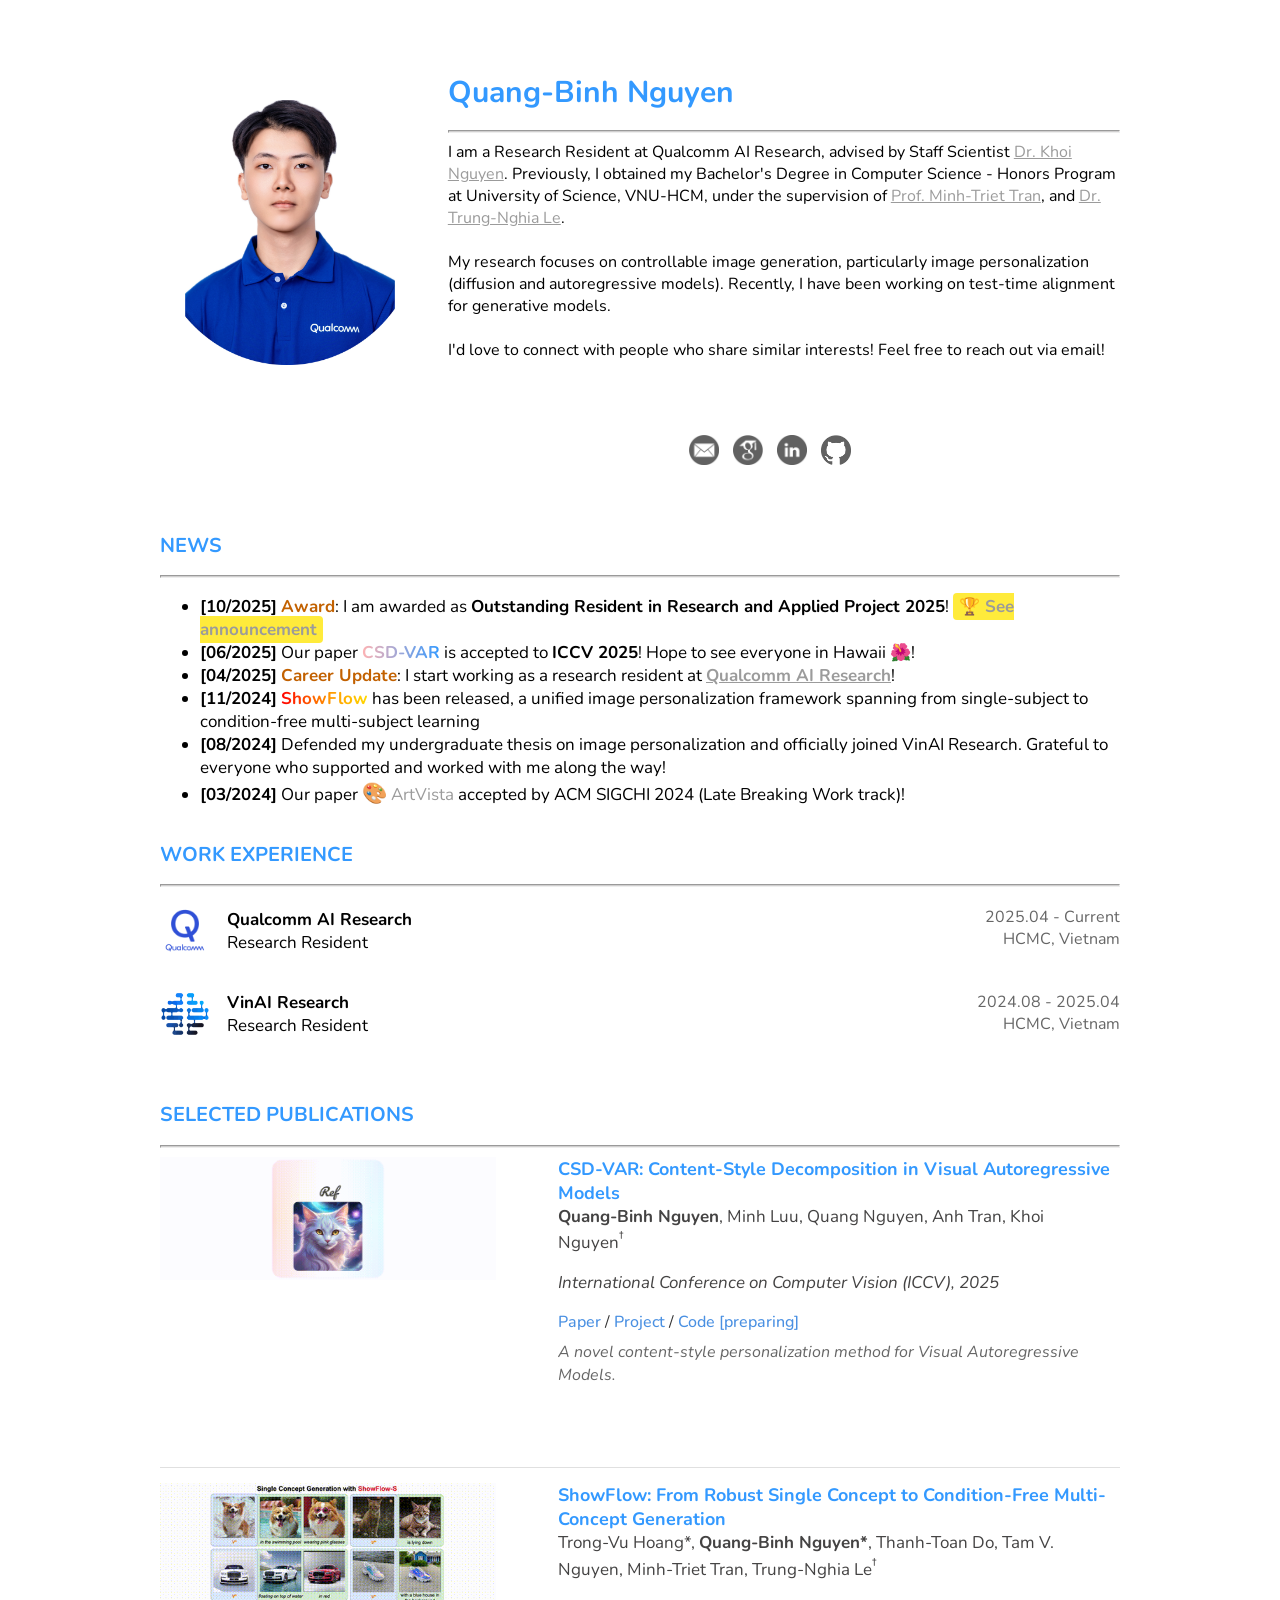
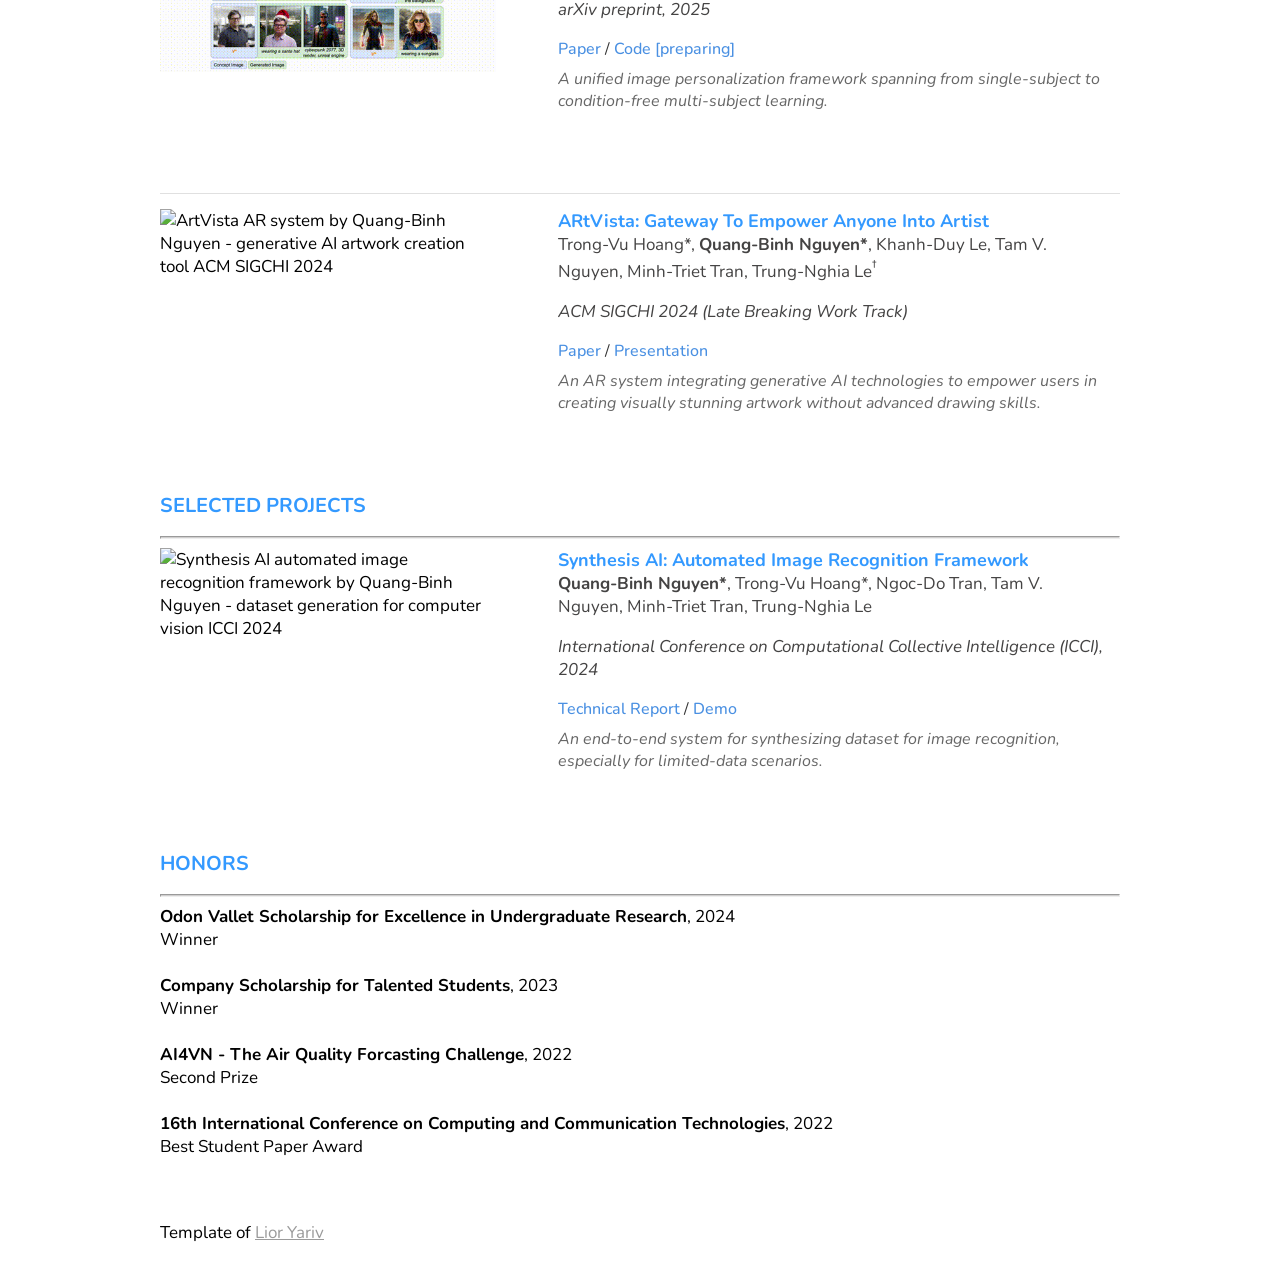
==== commit 5ea1d38b: "Update CSD-VAR link in News section to project page URL Co-authored-by: nqbinhcs <74995659+nqbinhcs@" ====
--- a/index.html
+++ b/index.html
@@ -340,7 +340,7 @@
     <ul>
     
      <li><b>[10/2025]</b> <b><span style="color:#c26100;">Award</span></b>: I am awarded as <strong>Outstanding Resident in Research and Applied Project 2025</strong>! <a href="https://www.facebook.com/share/p/1BKoZPSMBR/" class="news-link" style="background-color: #ffeb3b; padding: 2px 6px; border-radius: 4px; text-decoration: none; font-weight: bold;">🏆 See announcement</a></li>
-     <li><b>[06/2025]</b> Our paper <a href="#" class="news-link"><span class="redblue-text">CSD-VAR</span></a> is accepted to <b>ICCV 2025</b>! Hope to see everyone in Hawaii 🌺!</li>
+     <li><b>[06/2025]</b> Our paper <a href="https://qualcomm-ai-research.github.io/CSD-VAR/" class="news-link"><span class="redblue-text">CSD-VAR</span></a> is accepted to <b>ICCV 2025</b>! Hope to see everyone in Hawaii 🌺!</li>
       <li><b>[04/2025]</b> <b><span style="color:#c26100;">Career Update</span></b>: I start working as a research resident at <a href="https://www.qualcomm.com/research/artificial-intelligence/"><strong>Qualcomm AI Research</strong></a>!</li>
       <li><b>[11/2024]</b> <a href="#" class="news-link"><span class="rainbow-text">ShowFlow</span></a> has been released, a unified image personalization framework spanning from single-subject to condition-free multi-subject learning </li>
       <li><b>[08/2024]</b> Defended my undergraduate thesis on image personalization and officially joined VinAI Research. Grateful to everyone who supported and worked with me along the way!  </li>
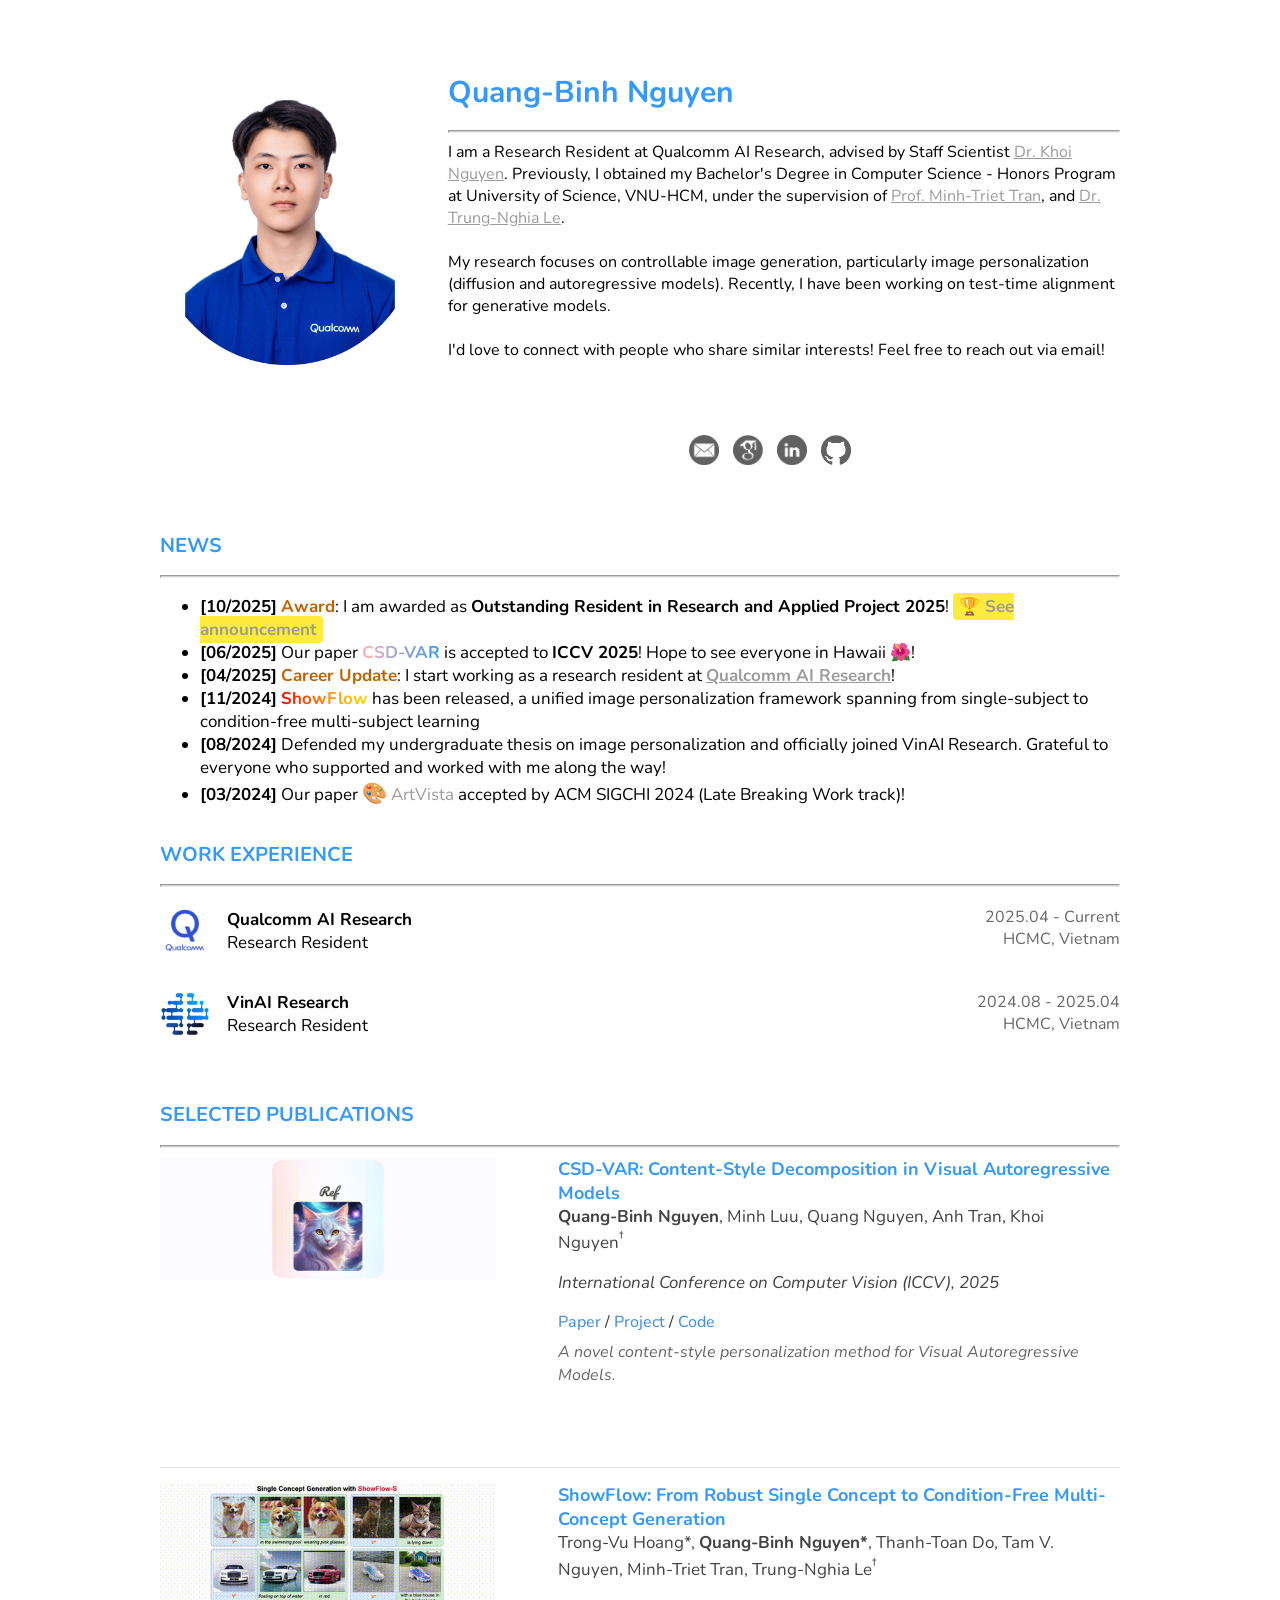
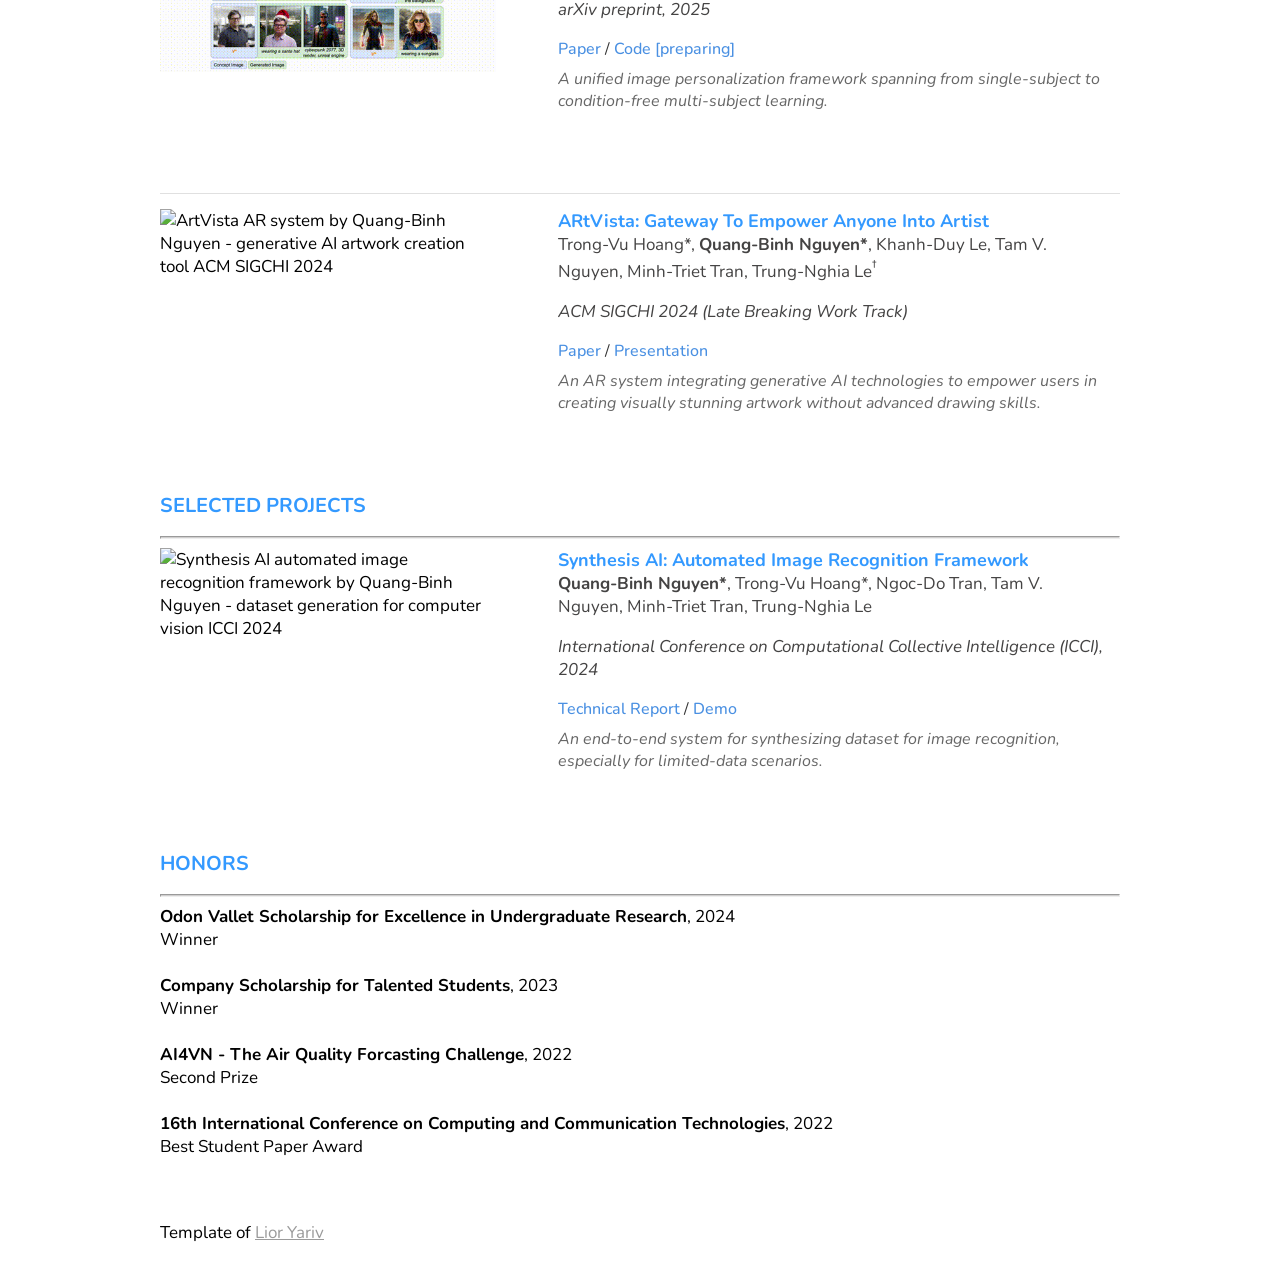
==== commit 59c18bbb: "Update link" ====
--- a/index.html
+++ b/index.html
@@ -339,8 +339,8 @@
     <hr class="sectionRule">
     <ul>
     
-     <li><b>[10/2025]</b> <b><span style="color:#c26100;">Award</span></b>: I am awarded as <strong>Outstanding Resident in Research and Applied Project 2025</strong>! <a href="https://www.facebook.com/share/p/1BKoZPSMBR/" class="news-link" style="background-color: #ffeb3b; padding: 2px 6px; border-radius: 4px; text-decoration: none; font-weight: bold;">🏆 See announcement</a></li>
-     <li><b>[06/2025]</b> Our paper <a href="https://qualcomm-ai-research.github.io/CSD-VAR/" class="news-link"><span class="redblue-text">CSD-VAR</span></a> is accepted to <b>ICCV 2025</b>! Hope to see everyone in Hawaii 🌺!</li>
+     <li><b>[10/2025]</b> <b><span style="color:#c26100;">Award</span></b>: I am awarded as <strong>Outstanding Resident in Research and Applied Project 2025</strong>! <a href="https://www.facebook.com/share/p/1BTBf59Fum/" class="news-link" style="background-color: #ffeb3b; padding: 2px 6px; border-radius: 4px; text-decoration: none; font-weight: bold;">🏆 See announcement</a></li>
+     <li><b>[06/2025]</b> Our paper <a href="https://nqbinhcs.github.io/csd-var-page/" class="news-link" target="_blank"><span class="redblue-text">CSD-VAR</span></a> is accepted to <b>ICCV 2025</b>! Hope to see everyone in Hawaii 🌺!</li>
       <li><b>[04/2025]</b> <b><span style="color:#c26100;">Career Update</span></b>: I start working as a research resident at <a href="https://www.qualcomm.com/research/artificial-intelligence/"><strong>Qualcomm AI Research</strong></a>!</li>
       <li><b>[11/2024]</b> <a href="#" class="news-link"><span class="rainbow-text">ShowFlow</span></a> has been released, a unified image personalization framework spanning from single-subject to condition-free multi-subject learning </li>
       <li><b>[08/2024]</b> Defended my undergraduate thesis on image personalization and officially joined VinAI Research. Grateful to everyone who supported and worked with me along the way!  </li>
@@ -402,8 +402,8 @@
 		  	<h3 class="sectionContentSubTitle"><em> International Conference on Computer Vision (ICCV), 2025</em></h3>
 		  	<div class="paperLinks">
 				<a href="https://arxiv.org/abs/2507.13984" target="_blank">Paper</a> / 
-				<a href="https://qualcomm-ai-research.github.io/CSD-VAR/" target="_blank">Project</a> / 
-				<a href="https://github.com/Qualcomm-AI-Research/CSD-VAR" target="_blank">Code [preparing]</a>
+				<a href="https://nqbinhcs.github.io/csd-var-page/" target="_blank">Project</a> / 
+				<a href="https://github.com/visual-ar-group/CSD-VAR" target="_blank">Code</a>
 			</div>
 		  	<p class="paperDescription">A novel content-style personalization method for Visual Autoregressive Models.</p>
     	</section>
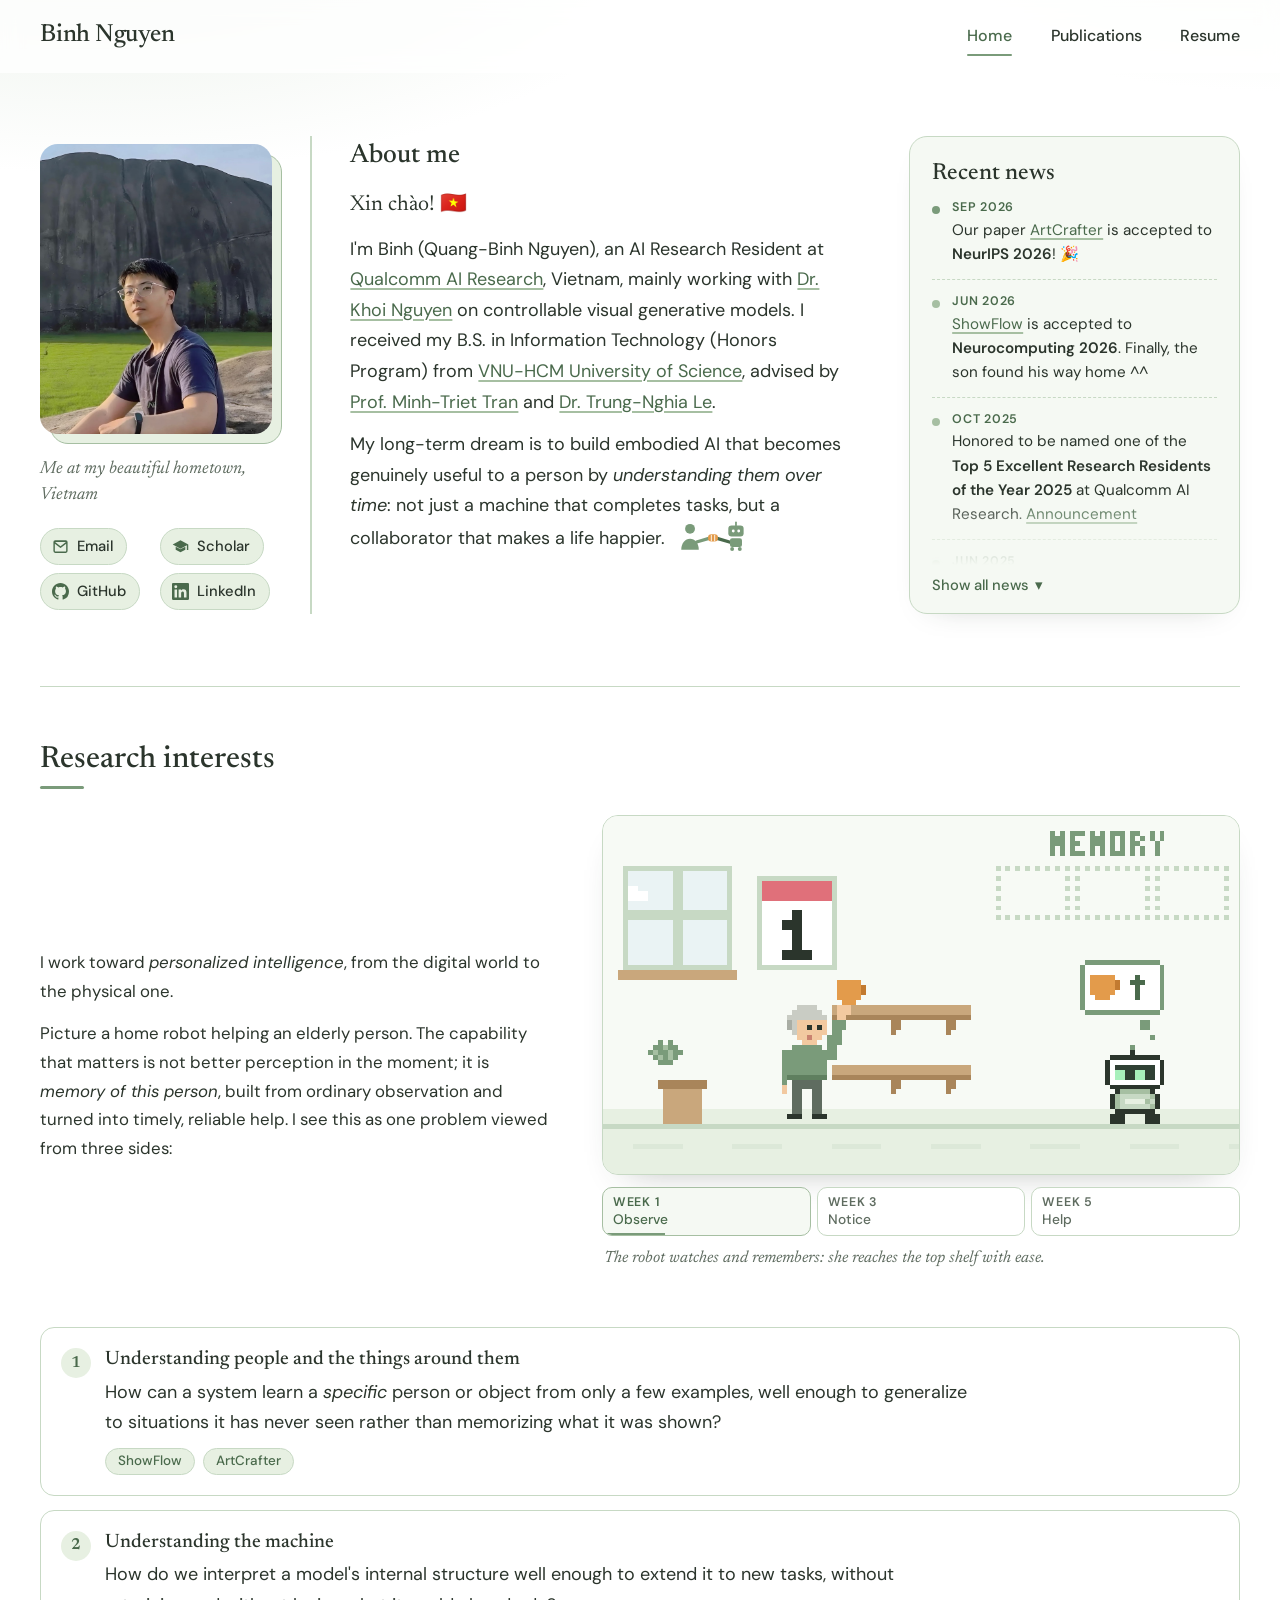
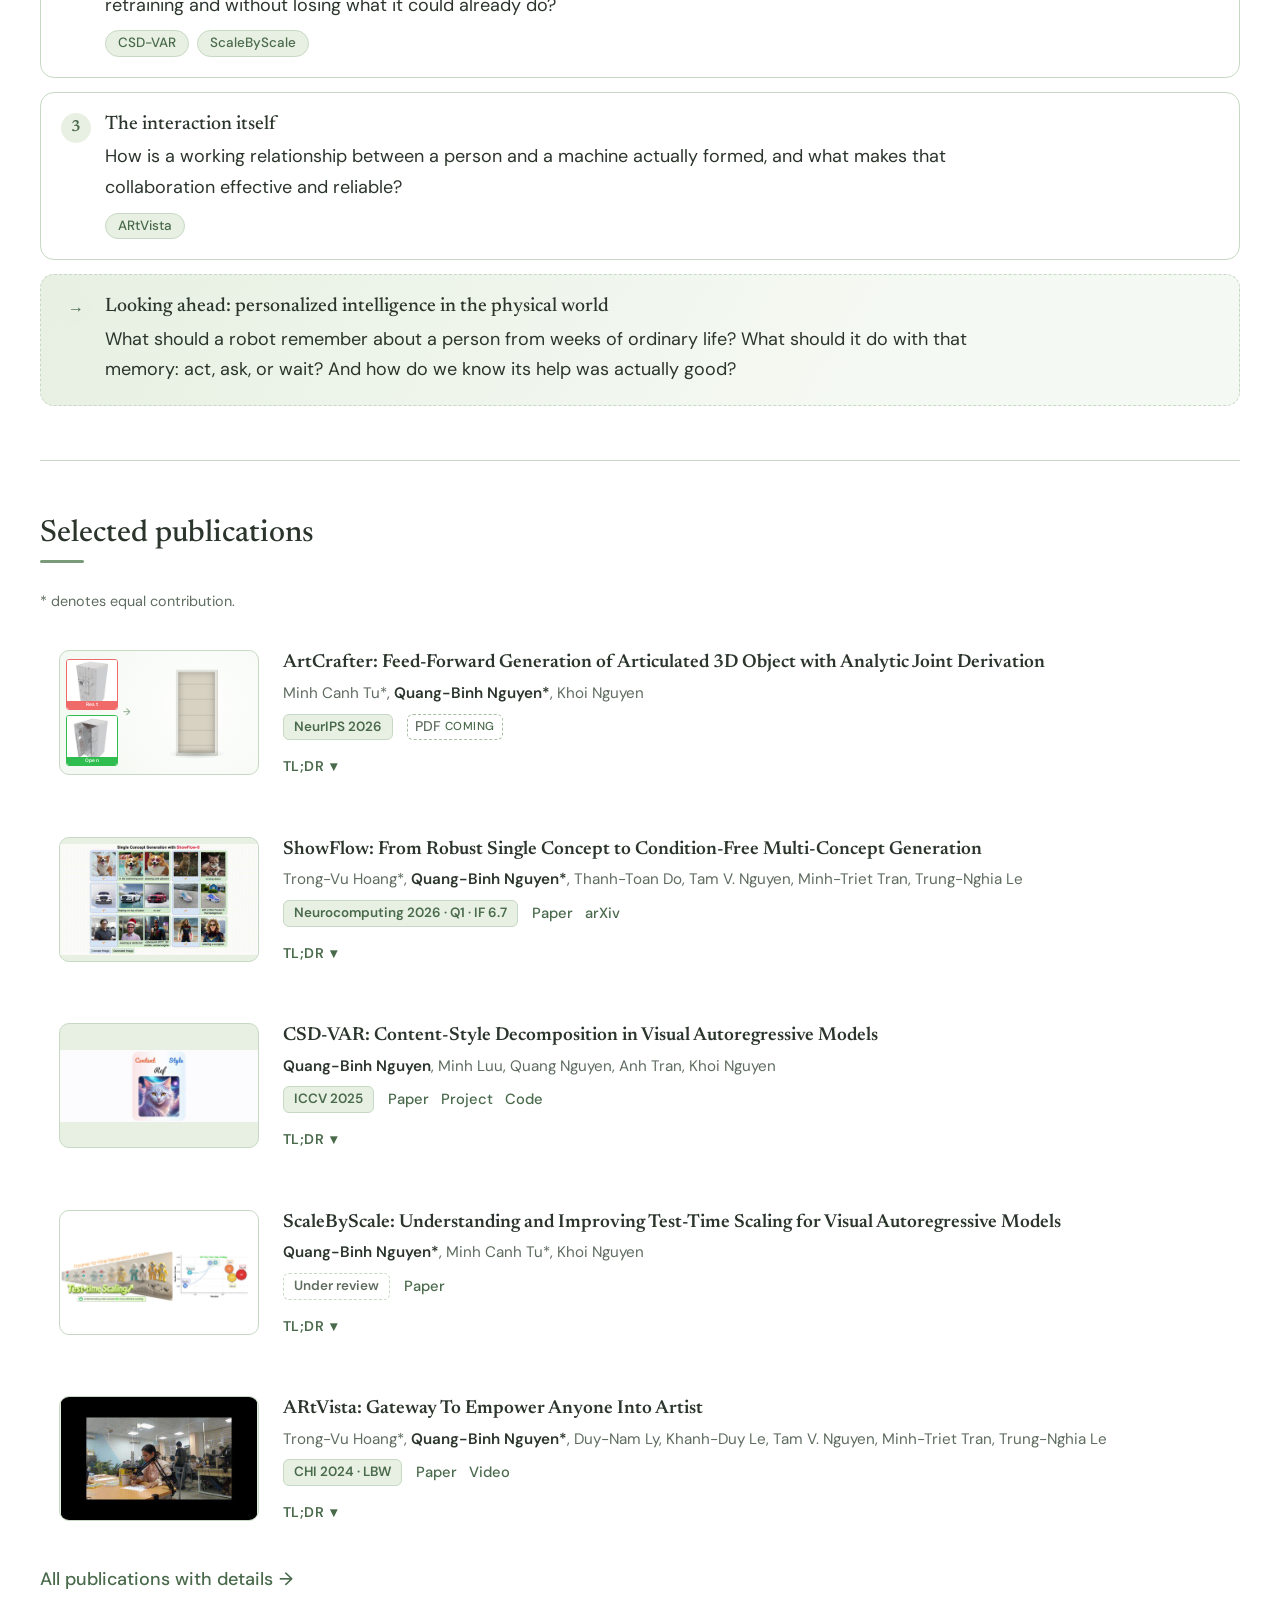
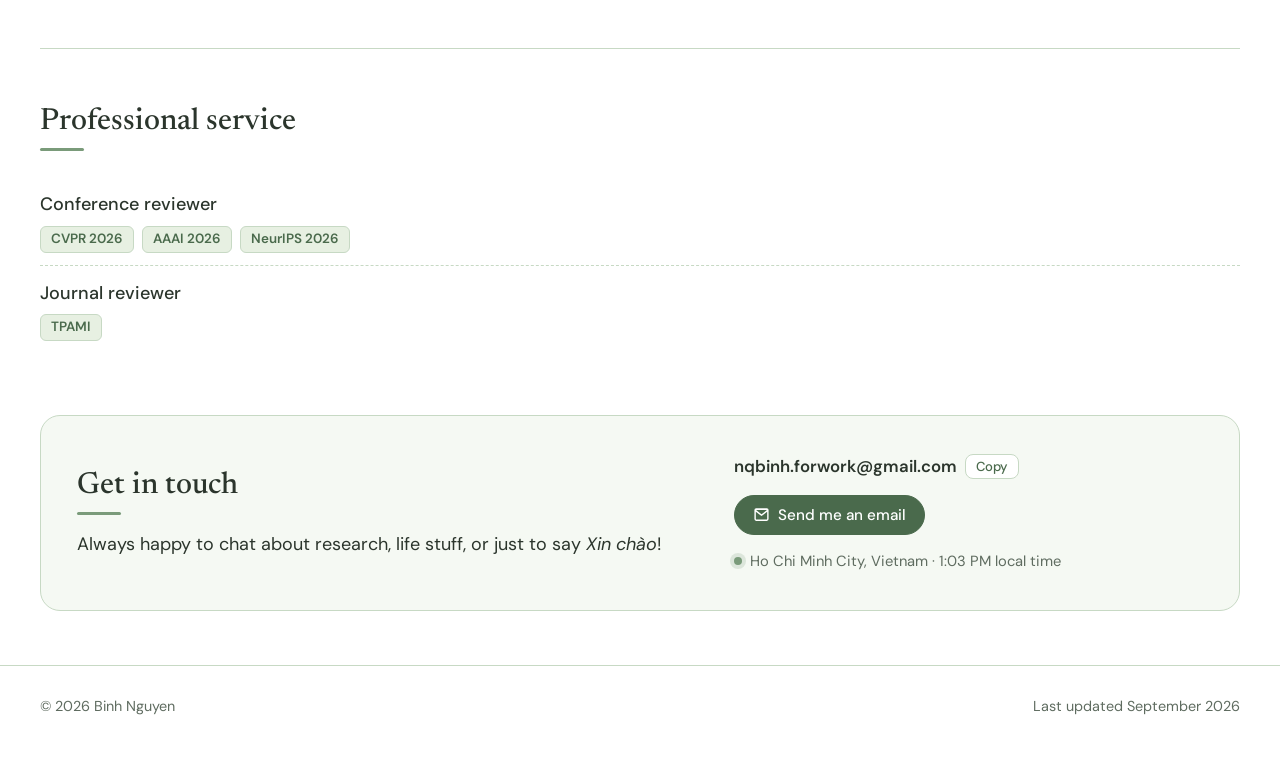
==== commit 0cb926fc: "Redesign academic homepage New static site: home (about, news, research interests with pixel-art sto" ====
--- a/index.html
+++ b/index.html
@@ -1,503 +1,244 @@
 <!doctype html>
 <html lang="en">
-
-<!-- Google tag (gtag.js) -->
-<script async src="https://www.googletagmanager.com/gtag/js?id=G-DWE0Q09M8Z"></script>
-<script>
-  window.dataLayer = window.dataLayer || [];
-  function gtag(){dataLayer.push(arguments);}
-  gtag('js', new Date());
-
-  gtag('config', 'G-DWE0Q09M8Z');
-</script>
-
-<meta charset="UTF-8">
-<meta name="viewport" content="width=device-width, initial-scale=1">
-
-<!-- SEO Meta Tags -->
-<title>Quang-Binh Nguyen - AI Research Resident @ Qualcomm AI Research</title>
-<meta name="description" content="Quang-Binh Nguyen - Research Resident at Qualcomm AI Research specializing in controllable image generation, diffusion models, and computer vision. Expert in CSD-VAR, ShowFlow, and ArtVista research.">
-<meta name="keywords" content="Quang-Binh Nguyen, Binh Nguyen, Nguyen Quang-Binh, CSD-VAR, ShowFlow, ArtVista, AI research, computer vision, image generation, diffusion models, Qualcomm AI Research, VinAI Research, machine learning, research resident, resident">
-<meta name="author" content="Quang-Binh Nguyen">
-<meta name="robots" content="index, follow">
-
-<!-- Open Graph Meta Tags -->
-<meta property="og:title" content="Quang-Binh Nguyen - AI Research Scientist | Computer Vision & Image Generation">
-<meta property="og:description" content="Research Resident at Qualcomm AI Research specializing in controllable image generation, diffusion models, and computer vision. Expert in CSD-VAR, ShowFlow, and ArtVista research.">
-<meta property="og:type" content="website">
-<meta property="og:url" content="https://nqbinhcs.github.io/">
-<meta property="og:image" content="https://nqbinhcs.github.io/AboutPageAssets/images/nqbinh.jpg">
-<meta property="og:site_name" content="Quang-Binh Nguyen's Homepage">
-
-<!-- Twitter Card Meta Tags -->
-<meta name="twitter:card" content="summary_large_image">
-<meta name="twitter:title" content="Quang-Binh Nguyen - AI Research Scientist">
-<meta name="twitter:description" content="Research Resident at Qualcomm AI Research specializing in controllable image generation and computer vision.">
-<meta name="twitter:image" content="https://nqbinhcs.github.io/AboutPageAssets/images/nqbinh.jpg">
-
-<!-- Canonical URL -->
-<link rel="canonical" href="https://nqbinhcs.github.io/">
-
-<!-- JSON-LD Structured Data -->
-<script type="application/ld+json">
-{
-  "@context": "https://schema.org",
-  "@type": "Person",
-  "name": "Quang-Binh Nguyen",
-  "jobTitle": "Research Resident",
-  "worksFor": {
-    "@type": "Organization",
-    "name": "Qualcomm AI Research"
-  },
-  "email": "binhnq@qti.qualcomm.com",
-  "url": "https://nqbinhcs.github.io/",
-  "image": "https://nqbinhcs.github.io/AboutPageAssets/images/nqbinh.jpg",
-  "sameAs": [
-    "https://scholar.google.com/citations?user=bqkBNM8AAAAJ&hl=en&authuser=1",
-    "https://www.linkedin.com/in/nqbinh/",
-    "https://github.com/nqbinhcs"
-  ],
-  "knowsAbout": [
-    "Computer Vision",
-    "Machine Learning",
-    "Artificial Intelligence",
-    "Image Generation",
-    "Diffusion Models",
-    "CSD-VAR",
-    "ShowFlow",
-    "ArtVista"
-  ],
-  "alumniOf": {
-    "@type": "Organization",
-    "name": "University of Science, VNU-HCM"
-  },
-  "hasOccupation": {
-    "@type": "Occupation",
-    "name": "AI Research Scientist",
-    "occupationLocation": {
-      "@type": "Place",
-      "name": "Ho Chi Minh City, Vietnam"
-    }
+<head>
+  <meta charset="UTF-8">
+  <meta name="viewport" content="width=device-width, initial-scale=1">
+  <script>document.documentElement.classList.add("js");</script>
+
+  <!-- Google tag (gtag.js) -->
+  <script async src="https://www.googletagmanager.com/gtag/js?id=G-DWE0Q09M8Z"></script>
+  <script>
+    window.dataLayer = window.dataLayer || [];
+    function gtag(){dataLayer.push(arguments);}
+    gtag('js', new Date());
+    gtag('config', 'G-DWE0Q09M8Z');
+  </script>
+
+  <title>Binh Nguyen (Quang-Binh Nguyen)</title>
+  <meta name="description" content="Quang-Binh (Binh) Nguyen, AI Research Resident at Qualcomm AI Research, Vietnam. Working toward personalized intelligence: generative models that capture a specific person or object, and embodied AI that understands people over time.">
+  <meta name="keywords" content="Quang-Binh Nguyen, Binh Nguyen, Nguyen Quang-Binh, CSD-VAR, ShowFlow, ArtCrafter, ScaleByScale, ARtVista, personalization, controllable generation, visual autoregressive models, diffusion models, test-time scaling, embodied AI, Qualcomm AI Research">
+  <meta name="author" content="Quang-Binh Nguyen">
+  <meta name="robots" content="index, follow">
+  <link rel="canonical" href="https://nqbinhcs.github.io/">
+
+  <meta property="og:title" content="Binh Nguyen (Quang-Binh Nguyen)">
+  <meta property="og:description" content="AI Research Resident at Qualcomm AI Research. Personalized intelligence, from the digital world to the physical one.">
+  <meta property="og:type" content="website">
+  <meta property="og:url" content="https://nqbinhcs.github.io/">
+  <meta property="og:image" content="https://nqbinhcs.github.io/assets/img/profile.jpg">
+  <meta property="og:site_name" content="Binh Nguyen">
+  <meta name="twitter:card" content="summary">
+  <meta name="twitter:title" content="Binh Nguyen (Quang-Binh Nguyen)">
+  <meta name="twitter:image" content="https://nqbinhcs.github.io/assets/img/profile.jpg">
+
+  <script type="application/ld+json">
+  {
+    "@context": "https://schema.org",
+    "@type": "Person",
+    "name": "Quang-Binh Nguyen",
+    "alternateName": "Binh Nguyen",
+    "jobTitle": "AI Research Resident",
+    "worksFor": { "@type": "Organization", "name": "Qualcomm AI Research" },
+    "url": "https://nqbinhcs.github.io/",
+    "image": "https://nqbinhcs.github.io/assets/img/profile.jpg",
+    "sameAs": [
+      "https://scholar.google.com/citations?user=bqkBNM8AAAAJ",
+      "https://www.linkedin.com/in/nqbinh/",
+      "https://github.com/nqbinhcs"
+    ],
+    "alumniOf": { "@type": "CollegeOrUniversity", "name": "University of Science, VNU-HCM" },
+    "knowsAbout": ["Generative Models", "Image Personalization", "Controllable Generation", "Visual Autoregressive Models", "Diffusion Models", "Test-Time Scaling", "Embodied AI"]
   }
-}
-</script>
-
-<!-- Google Fonts -->
-<link rel="preconnect" href="https://fonts.googleapis.com">
-<link rel="preconnect" href="https://fonts.gstatic.com" crossorigin>
-<link href="https://fonts.googleapis.com/css2?family=Nunito:wght@200..1000&family=Open+Sans:wght@300..800&family=Roboto:wght@100..900&family=Winky+Sans:wght@300..900&display=swap" rel="stylesheet">
-
-<style>
-  /* ====== Font Styling ====== */
-  body, h1, h2, h3, h4, h5, h6, p, a, span, div, li, button, input, textarea, section, footerNote, footerDisclaimer {
-    font-family: 'Nunito', sans-serif !important;
-  }
-
-  /* ====== Font Sizes ====== */
-  .profileHeader { font-size: 16px !important; } /* Introduction */
-  .sectionTitle { font-size: 20px !important; }  /* Section Title */
-  .section1 { font-size: 17px; } /* Work Experience */
-  .sectionContentTitle { font-size: 18px !important; } /* Paper Title */
-  .sectionContentSubTitle { font-size: 17px !important; } /* Author Names */
-  .dropdown { font-size: 17px !important; }  /* Gray Box */
-
-  /* ====== Remove Space Between Paper Name and Author Names ====== */
-  .sectionContentTitle { margin-bottom: 0 !important; }
-  .sectionContentSubTitle { margin-top: 0 !important; }
-
-  /* ====== Image Centering and Scaling ====== */
-
-  /* Publication layout with image and content side by side */
-  .publication {
-    display: flex !important;
-    align-items: flex-start !important;
-    gap: 62px !important;
-    margin-bottom: 15px !important;
-    margin-top: 20px !important;
-    padding-top: 15px !important;
-    border-top: 1px solid #e0e0e0 !important;
-  }
-
-  .sectionContent {
-    flex: 0 0 35% !important;
-    margin: 0 !important;
-    padding: 0 !important;
-  }
-
-  .sectionContent img { 
-    width: 100% !important;
-    height: auto !important;
-    display: block !important;
-  }
-
-  .section2Content {
-    flex: 1 !important;
-    margin-left: 0 !important;
-    padding-left: 0 !important;
-    margin-top: 0 !important;
-    padding-top: 0 !important;
-  }
-
-  .sectionContentTitle {
-    margin-top: 0 !important;
-    padding-top: 0 !important;
-  }
-
-  .paperDescription {
-    font-size: 16px !important;
-    color: #666 !important;
-    margin-top: 8px !important;
-    margin-bottom: 0 !important;
-    line-height: 1.4 !important;
-    font-style: italic !important;
-  }
-
-  .paperLinks {
-    margin-top: 10px !important;
-    font-size: 16px !important;
-    color: #333 !important;
-  }
-
-  .paperLinks a {
-    color: #4a90e2 !important;
-    text-decoration: none !important;
-    font-weight: 500 !important;
-  }
-
-  .paperLinks a:hover {
-    text-decoration: underline !important;
-  }
-
-  /* Work Experience Layout */
-  .workExperience {
-    display: flex !important;
-    justify-content: space-between !important;
-    align-items: flex-start !important;
-    margin-bottom: 15px !important;
-    padding: 10px 0 !important;
-  }
-
-  .workLeft {
-    display: flex !important;
-    align-items: center !important;
-    gap: 15px !important;
-    flex: 0 0 auto !important;
-  }
-
-  .workRight {
-    text-align: right !important;
-    color: #666 !important;
-    font-size: 16px !important;
-    line-height: 1.4 !important;
-    flex: 0 0 auto !important;
-    margin-left: 50px !important;
-  }
-
-  /* Remove top border and margin from first publication */
-  .publication:first-of-type {
-    border-top: none !important;
-    margin-top: 0 !important;
-    padding-top: 0 !important;
-  }
-  
-  /* ====== Profile and Text ====== */
-  
- .profilePhoto{
-		margin-bottom: 120px !important; /* Adds space between the image and text */
-	}
-
-	.qualcomm-logo {
-		width: 50px; /* Adjust the logo size here (smaller value) */
-    object-fit: contain !important;
-		vertical-align: middle; /* Align logo with the text */
-		margin-right: 2px; /* Space between the logo and text */
-	}
-
-	.vinai-logo {
-		width: 50px; /* Adjust the logo size here (smaller value) */
-    object-fit: contain !important;
-		vertical-align: middle; /* Align logo with the text */
-		margin-right: 2px; /* Space between the logo and text */
-	}
-
-  .rainbow-text {
-    background: linear-gradient(90deg, #ff0000, #ff9900, #ffee00, #33ff00, #00ffee, #3300ff, #ff00cc, #ff0000);
-    background-size: 400% 100%;
-    -webkit-background-clip: text;
-    -webkit-text-fill-color: transparent;
-    background-clip: text;
-    color: transparent;
-    font-weight: bold;
-    animation: rainbow-move 4s linear infinite;
-  }
-  @keyframes rainbow-move {
-    0% { background-position: 0% 50%; }
-    100% { background-position: 100% 50%; }
-  }
-  .redblue-text {
-    background: linear-gradient(90deg, #ffb3b3, #3399ff, #ffb3b3);
-    background-size: 200% 100%;
-    -webkit-background-clip: text;
-    -webkit-text-fill-color: transparent;
-    background-clip: text;
-    color: transparent;
-    font-weight: bold;
-    animation: redblue-move 3s linear infinite;
-  }
-  @keyframes redblue-move {
-    0% { background-position: 0% 50%; }
-    100% { background-position: 100% 50%; }
-  }
-
-  .news-link {
-    text-decoration: none !important;
-  }
-
-</style>
-
-
-  
-
-<meta charset="UTF-8">
-<meta name="viewport" content="width=device-width, initial-scale=1">
-<title>Quang-Binh Nguyen's Homepage</title>
-<link href="AboutPageAssets/styles/aboutPageStyle.css" rel="stylesheet" type="text/css">
-<style type="text/css">
-</style>
-
-<!--The following script tag downloads a font from the Adobe Edge Web Fonts server for use within the web page. We recommend that you do not modify it.-->
-<script>var __adobewebfontsappname__="dreamweaver"</script><script src="http://use.edgefonts.net/montserrat:n4:default;source-sans-pro:n2:default.js" type="text/javascript"></script>
+  </script>
+
+  <link rel="icon" href="assets/img/favicon.svg" type="image/svg+xml">
+  <link rel="preconnect" href="https://fonts.googleapis.com">
+  <link rel="preconnect" href="https://fonts.gstatic.com" crossorigin>
+  <link href="https://fonts.googleapis.com/css2?family=DM+Sans:ital,opsz,wght@0,9..40,400;0,9..40,500;0,9..40,600;1,9..40,400&family=Newsreader:ital,opsz,wght@0,6..72,400;0,6..72,500;0,6..72,600;1,6..72,400&display=swap" rel="stylesheet">
+  <link rel="stylesheet" href="assets/css/style.css">
 </head>
 
-<body alink = "#282727" vlink = "#9b9b9b" link = "#9b9b9b">
-	
-<!-- Header content -->
-<header>
-  <div class="profilePhoto"> 
-    <!-- Profile photo --> 
-	<br>
-	<br>
-	
-    <img src="AboutPageAssets/images/nqbinh.jpg" alt="Quang-Binh Nguyen - AI Research Scientist at Qualcomm AI Research specializing in computer vision and image generation" width="210"> </div>
-
-  <!-- Identity details -->
-  <section class="profileHeader">
-	
-    <h1>Quang-Binh Nguyen</h1>
-<!--    <h3>Research Resident</h3>-->
-    <hr>
-  I am a Research Resident at Qualcomm AI Research, advised by Staff Scientist <a href="https://www.khoinguyen.org/"  target="_blank"> Dr. Khoi Nguyen</a>.  Previously, I obtained my Bachelor's Degree in Computer Science - Honors Program at University of Science, VNU-HCM, under the supervision of <a href="https://scholar.google.com/citations?user=lt2ATkkAAAAJ"  target="_blank"> Prof. Minh-Triet Tran</a>, and <a href="https://sites.google.com/view/ltnghia"  target="_blank"> Dr. Trung-Nghia Le</a>.
-	<br>
-	<br>
-	
-	My research focuses on controllable image generation, particularly image personalization (diffusion and autoregressive models). Recently, I have been working on test-time alignment for generative models.
-	<br>
-	<br>
-	I'd love to connect with people who share similar interests! Feel free to reach out via email!
-  </section>
-  
-  <!-- Links to Social network accounts -->
-  <aside class="socialNetworkNavBar">
-	<div class="socialNetworkNav">
-      <!-- Add a Anchor tag with nested img tag here 
-		<a href="AboutPageAssets/images/cv.pdf" target="_blank">
-      <img src="AboutPageAssets/images/cv.png" alt="sample" width="30"></a>  </div>
-	   <div class="socialNetworkNav"> -->
-      <!-- Add a Anchor tag with nested img tag here --> 
-		   <a href="mailto:binhnq@qti.qualcomm.com">
-      <img src="AboutPageAssets/images/mail.png"  alt="sample" width="30" ></a> </div>
-    <div class="socialNetworkNav"> 
-		<a href="https://scholar.google.com/citations?user=bqkBNM8AAAAJ&hl=en&authuser=1
-" target="_blank">
-      <!-- Add a Anchor tag with nested img tag here --> 
-      <img src="AboutPageAssets/images/scholar.jpg"  alt="sample" width="30"></a>  </div>
-	  	  <div class="socialNetworkNav">
-      <!-- Add a Anchor tag with nested img tag here --> 
-		<a href="https://www.linkedin.com/in/nqbinh/" target="_blank">
-      <img src="AboutPageAssets/images/linkedin.png" alt="sample" width="30"></a>  </div>
-<!--
-	  <div class="socialNetworkNav">
-		 <a href="https://www.linkedin.com/in/jisu-nam-9385a4254/" target="_blank">
-			 <img src="AboutPageAssets/images/linkedin.png"  alt="sample" width="30"> </a></div>
--->
-<div class="socialNetworkNav">
-      <!-- Add a Anchor tag with nested img tag here --> 
-		<a href="https://github.com/nqbinhcs" target="_blank">
-      <img src="AboutPageAssets/images/github.png" alt="sample" width="30"></a>  </div>
-	  
-  </aside>
-</header>
-<!-- content -->
-<section class="mainContent"> 
-  <!-- Contact details -->
-  
-  <br><br>
-
-  <!-- News Section -->
-  <section class="section1">
-    <h2 class="sectionTitle">News</h2>
-    <hr class="sectionRule">
-    <ul>
-    
-     <li><b>[10/2025]</b> <b><span style="color:#c26100;">Award</span></b>: I am awarded as <strong>Outstanding Resident in Research and Applied Project 2025</strong>! <a href="https://www.facebook.com/share/p/1BTBf59Fum/" class="news-link" style="background-color: #ffeb3b; padding: 2px 6px; border-radius: 4px; text-decoration: none; font-weight: bold;">🏆 See announcement</a></li>
-     <li><b>[06/2025]</b> Our paper <a href="https://nqbinhcs.github.io/csd-var-page/" class="news-link" target="_blank"><span class="redblue-text">CSD-VAR</span></a> is accepted to <b>ICCV 2025</b>! Hope to see everyone in Hawaii 🌺!</li>
-      <li><b>[04/2025]</b> <b><span style="color:#c26100;">Career Update</span></b>: I start working as a research resident at <a href="https://www.qualcomm.com/research/artificial-intelligence/"><strong>Qualcomm AI Research</strong></a>!</li>
-      <li><b>[11/2024]</b> <a href="#" class="news-link"><span class="rainbow-text">ShowFlow</span></a> has been released, a unified image personalization framework spanning from single-subject to condition-free multi-subject learning </li>
-      <li><b>[08/2024]</b> Defended my undergraduate thesis on image personalization and officially joined VinAI Research. Grateful to everyone who supported and worked with me along the way!  </li>
-      <li><b>[03/2024]</b> Our paper <span style="font-size:1.2em;">🎨</span> <a href="https://arxiv.org/abs/2403.08876" class="news-link">ArtVista</a> accepted by ACM SIGCHI 2024 (Late Breaking Work track)!</li>
-    </ul>
-  </section>
-
-  <!-- Work Experience Section (existing) -->
-  <section class="section1">
-	<h2 class="sectionTitle">Work Experience</h2>
-	<hr class="sectionRule">
-
-	<div class="workExperience">
-        <div class="workLeft">
-            <img src="AboutPageAssets/teasers/qualcomm.png" alt="Qualcomm Logo" class="qualcomm-logo">
-            <div>
-                <b>Qualcomm AI Research</b><br>
-                Research Resident
-            </div>
-        </div>
-        <div class="workRight">
-            2025.04 - Current<br>
-            HCMC, Vietnam
-        </div>
+<body>
+  <header class="topbar">
+    <div class="wrap">
+      <a class="brand" href="index.html">Binh Nguyen</a>
+      <nav class="nav" aria-label="Main">
+        <a href="index.html" aria-current="page">Home</a>
+        <a href="publications.html">Publications</a>
+        <a href="resume.html">Resume</a>
+      </nav>
     </div>
-
-	<div class="workExperience">
-        <div class="workLeft">
-            <img src="AboutPageAssets/teasers/vinai.png" alt="VinAI Logo" class="vinai-logo">
-            <div>
-                <b>VinAI Research</b><br>
-                Research Resident
-            </div>
-        </div>
-        <div class="workRight">
-            2024.08 - 2025.04<br>
-            HCMC, Vietnam
-        </div>
+  </header>
+
+  <main class="wrap">
+    <!-- ===== Hero: photo | about | news ===== -->
+    <section class="hero" aria-label="Introduction">
+      <div class="hero-photo reveal">
+        <div class="photo-frame">
+          <img src="assets/img/profile.jpg" alt="Binh Nguyen sitting on a rock in front of a granite mountain and green rice fields" width="720" height="900">
+        </div>
+        <p class="photo-quote">Me at my beautiful hometown, Vietnam</p>
+        <ul class="socials" aria-label="Contact and profiles">
+          <li><a href="#contact" class="js-email">
+            <svg viewBox="0 0 24 24" aria-hidden="true"><path d="M2 5.5A2.5 2.5 0 0 1 4.5 3h15A2.5 2.5 0 0 1 22 5.5v13a2.5 2.5 0 0 1-2.5 2.5h-15A2.5 2.5 0 0 1 2 18.5v-13Zm2.3.2 7.7 6.1 7.7-6.1a.5.5 0 0 0-.2-.2H4.5a.5.5 0 0 0-.2.2ZM20 8.1l-7.4 5.8a1 1 0 0 1-1.2 0L4 8.1v10.4c0 .3.2.5.5.5h15c.3 0 .5-.2.5-.5V8.1Z"/></svg>Email</a></li>
+          <li><a href="https://scholar.google.com/citations?user=bqkBNM8AAAAJ&amp;hl=en" target="_blank" rel="noopener">
+            <svg viewBox="0 0 24 24" aria-hidden="true"><path d="M12 3 1 9l11 6 9-4.9V17h2V9L12 3Zm-6.8 9.2v4.3L12 20l6.8-3.5v-4.3L12 15.9l-6.8-3.7Z"/></svg>Scholar</a></li>
+          <li><a href="https://github.com/nqbinhcs" target="_blank" rel="noopener">
+            <svg viewBox="0 0 16 16" aria-hidden="true"><path d="M8 0C3.58 0 0 3.58 0 8c0 3.54 2.29 6.53 5.47 7.59.4.07.55-.17.55-.38 0-.19-.01-.82-.01-1.49-2.01.37-2.53-.49-2.69-.94-.09-.23-.48-.94-.82-1.13-.28-.15-.68-.52-.01-.53.63-.01 1.08.58 1.23.82.72 1.21 1.87.87 2.33.66.07-.52.28-.87.51-1.07-1.78-.2-3.64-.89-3.64-3.95 0-.87.31-1.59.82-2.15-.08-.2-.36-1.02.08-2.12 0 0 .67-.21 2.2.82.64-.18 1.32-.27 2-.27.68 0 1.36.09 2 .27 1.53-1.04 2.2-.82 2.2-.82.44 1.1.16 1.92.08 2.12.51.56.82 1.27.82 2.15 0 3.07-1.87 3.75-3.65 3.95.29.25.54.73.54 1.48 0 1.07-.01 1.93-.01 2.2 0 .21.15.46.55.38A8.01 8.01 0 0 0 16 8c0-4.42-3.58-8-8-8Z"/></svg>GitHub</a></li>
+          <li><a href="https://www.linkedin.com/in/nqbinh/" target="_blank" rel="noopener">
+            <svg viewBox="0 0 24 24" aria-hidden="true"><path d="M20.45 20.45h-3.56v-5.57c0-1.33-.02-3.04-1.85-3.04-1.85 0-2.14 1.45-2.14 2.94v5.67H9.35V9h3.41v1.56h.05c.48-.9 1.64-1.85 3.37-1.85 3.6 0 4.27 2.37 4.27 5.46v6.28ZM5.34 7.43a2.06 2.06 0 1 1 0-4.13 2.06 2.06 0 0 1 0 4.13ZM7.12 20.45H3.56V9h3.56v11.45ZM22.22 0H1.77C.79 0 0 .77 0 1.73v20.54C0 23.23.79 24 1.77 24h20.45c.98 0 1.78-.77 1.78-1.73V1.73C24 .77 23.2 0 22.22 0Z"/></svg>LinkedIn</a></li>
+        </ul>
+      </div>
+
+      <div class="hero-about reveal">
+        <h1 class="eyebrow">About me</h1>
+        <p class="hello">Xin chào! 🇻🇳</p>
+        <p>
+          I'm Binh (Quang-Binh Nguyen), an AI Research Resident at
+          <a href="https://www.qualcomm.com/research/artificial-intelligence" target="_blank" rel="noopener">Qualcomm AI Research</a>, Vietnam,
+          mainly working with <a href="https://www.khoinguyen.org/" target="_blank" rel="noopener">Dr. Khoi Nguyen</a> on controllable visual generative models.
+          I received my B.S. in Information Technology (Honors Program) from
+          <a href="https://hcmus.edu.vn/" target="_blank" rel="noopener">VNU-HCM University of Science</a>, advised by
+          <a href="https://scholar.google.com/citations?user=lt2ATkkAAAAJ" target="_blank" rel="noopener">Prof. Minh-Triet Tran</a> and
+          <a href="https://sites.google.com/view/ltnghia" target="_blank" rel="noopener">Dr. Trung-Nghia Le</a>.
+        </p>
+        <p>
+          My long-term dream is to build embodied AI that becomes genuinely useful to a person by
+          <em>understanding them over time</em>: not just a machine that completes tasks, but a collaborator that makes a life happier.
+          <span class="dream-icon" title="A person and a robot, working together" aria-hidden="true"><svg viewBox="0 0 64 28"><circle cx="11" cy="7" r="4.5"/><path d="M3 26c0-6 3.6-10 8-10s8 4 8 10z"/><g class="shake"><path class="arm" d="M17 19 L29 15.5"/><path class="arm robot-arm" d="M47 19 L35 15.5"/><rect class="clasp" x="27.5" y="12" width="9" height="6.5" rx="3"/><path class="finger" d="M30.5 12.8v5M33.5 12.8v5"/></g><rect x="46" y="4" width="14" height="10" rx="3"/><circle class="eye" cx="50.5" cy="9" r="1.3"/><circle class="eye" cx="55.5" cy="9" r="1.3"/><path d="M53 1v3"/><rect x="47.5" y="15.5" width="11" height="8" rx="2"/><circle cx="49.5" cy="25.5" r="1.8"/><circle cx="56.5" cy="25.5" r="1.8"/></svg></span>
+        </p>
+
+      </div>
+
+      <aside class="hero-news reveal" aria-labelledby="news-title">
+        <h2 class="eyebrow" id="news-title">Recent news</h2>
+        <div class="news-scroll" id="news-scroll" tabindex="0" aria-label="News list">
+          <ul class="news-list" id="news-list"></ul>
+        </div>
+        <button class="news-toggle" id="news-toggle" type="button" aria-expanded="false" aria-controls="news-scroll">
+          <span class="label">Show all news</span><span class="chev" aria-hidden="true">▾</span>
+        </button>
+      </aside>
+    </section>
+
+    <!-- ===== Research interests ===== -->
+    <section class="section" id="research" aria-labelledby="research-title">
+      <h2 class="section-title reveal" id="research-title">Research interests</h2>
+      <div class="research-intro">
+        <div class="reveal">
+          <p class="section-lead">
+            I work toward <em>personalized intelligence</em>, from the digital world to the physical one.
+          </p>
+          <p class="section-lead">
+            Picture a home robot helping an elderly person. The capability that matters is not better perception in the
+            moment; it is <em>memory of this person</em>, built from ordinary observation and turned into timely, reliable help.
+            I see this as one problem viewed from three sides:
+          </p>
+        </div>
+        <figure class="story reveal" id="story" aria-label="Animated illustration: a robot learns about a person over five weeks and helps before she struggles">
+          <div class="story-stage">
+            <canvas id="story-canvas" width="128" height="72" role="img"
+              aria-label="Pixel-art kitchen. Week 1: a woman reaches the top shelf easily while a small robot watches. Week 3: she struggles to reach it and the robot notices. Week 5: the robot moves her cup to a lower shelf and she reaches it with ease."></canvas>
+            <button class="story-play" id="story-play" type="button" aria-label="Pause animation">
+              <svg viewBox="0 0 16 16" aria-hidden="true"><path d="M4 2h3v12H4zM9 2h3v12H9z"/></svg>
+            </button>
+          </div>
+          <div class="story-steps" id="story-steps">
+            <button type="button" data-phase="0">Week 1<span>Observe</span></button>
+            <button type="button" data-phase="1">Week 3<span>Notice</span></button>
+            <button type="button" data-phase="2">Week 5<span>Help</span></button>
+          </div>
+          <figcaption class="story-caption" id="story-caption">The robot watches and remembers: she reaches the top shelf with ease.</figcaption>
+        </figure>
+      </div>
+      <ol class="interests">
+        <li class="interest reveal">
+          <span class="num" aria-hidden="true">1</span>
+          <h3>Understanding people and the things around them</h3>
+          <p>How can a system learn a <em>specific</em> person or object from only a few examples, well enough to
+            generalize to situations it has never seen rather than memorizing what it was shown?</p>
+          <div class="chips"><a class="chip" href="#pub-showflow">ShowFlow</a><a class="chip" href="#pub-artcrafter">ArtCrafter</a></div>
+        </li>
+        <li class="interest reveal">
+          <span class="num" aria-hidden="true">2</span>
+          <h3>Understanding the machine</h3>
+          <p>How do we interpret a model's internal structure well enough to extend it to new tasks, without retraining
+            and without losing what it could already do?</p>
+          <div class="chips"><a class="chip" href="#pub-csd-var">CSD-VAR</a><a class="chip" href="#pub-scalebyscale">ScaleByScale</a></div>
+        </li>
+        <li class="interest reveal">
+          <span class="num" aria-hidden="true">3</span>
+          <h3>The interaction itself</h3>
+          <p>How is a working relationship between a person and a machine actually formed, and what makes that
+            collaboration effective and reliable?</p>
+          <div class="chips"><a class="chip" href="#pub-artvista">ARtVista</a></div>
+        </li>
+        <li class="interest future reveal">
+          <span class="num" aria-hidden="true">→</span>
+          <h3>Looking ahead: personalized intelligence in the physical world</h3>
+          <p>What should a robot remember about a person from weeks of ordinary life? What should it do with that
+            memory: act, ask, or wait? And how do we know its help was actually good?</p>
+        </li>
+      </ol>
+    </section>
+
+    <!-- ===== Publications ===== -->
+    <section class="section" id="publications" aria-labelledby="pubs-title">
+      <h2 class="section-title reveal" id="pubs-title">Selected publications</h2>
+      <p class="note reveal">* denotes equal contribution.</p>
+      <div class="pubs" id="pubs" data-mode="compact"></div>
+      <a class="more-link" href="publications.html">All publications with details <span aria-hidden="true">→</span></a>
+    </section>
+
+    <!-- ===== Service + honors ===== -->
+    <section class="section" aria-label="Professional service">
+      <div class="reveal">
+        <h2 class="section-title" id="service">Professional service</h2>
+        <ul class="plain-list">
+          <li>
+            <span class="what">Conference reviewer
+              <span class="venue-row"><span class="venue">CVPR 2026</span><span class="venue">AAAI 2026</span><span class="venue">NeurIPS 2026</span></span>
+            </span>
+          </li>
+          <li>
+            <span class="what">Journal reviewer
+              <span class="venue-row"><span class="venue">TPAMI</span></span>
+            </span>
+          </li>
+        </ul>
+      </div>
+    </section>
+
+    <!-- ===== Get in touch ===== -->
+    <section class="section" id="contact" aria-labelledby="contact-title" style="border-top:none; padding-top:8px">
+      <div class="contact reveal">
+        <div>
+          <h2 class="section-title" id="contact-title">Get in touch</h2>
+          <p>Always happy to chat about research, life stuff, or just to say <em>Xin chào</em>!</p>
+        </div>
+        <div class="contact-actions">
+          <div class="email-line">
+            <span id="email-text" class="email-out" data-u="krowrof.hnibqn" data-d="moc.liamg"><noscript>nqbinh.forwork [at] gmail [dot] com</noscript></span>
+            <button class="copy-btn" id="copy-email" type="button">Copy</button>
+          </div>
+          <a class="btn js-email" href="#contact">
+            <svg viewBox="0 0 24 24" aria-hidden="true"><path d="M2 5.5A2.5 2.5 0 0 1 4.5 3h15A2.5 2.5 0 0 1 22 5.5v13a2.5 2.5 0 0 1-2.5 2.5h-15A2.5 2.5 0 0 1 2 18.5v-13Zm2.3.2 7.7 6.1 7.7-6.1a.5.5 0 0 0-.2-.2H4.5a.5.5 0 0 0-.2.2ZM20 8.1l-7.4 5.8a1 1 0 0 1-1.2 0L4 8.1v10.4c0 .3.2.5.5.5h15c.3 0 .5-.2.5-.5V8.1Z"/></svg>
+            Send me an email</a>
+          <div class="contact-meta"><span class="dot" aria-hidden="true"></span><span>Ho Chi Minh City, Vietnam<span id="local-time"></span></span></div>
+        </div>
+      </div>
+    </section>
+  </main>
+
+  <footer class="footer">
+    <div class="wrap">
+      <span>© <span id="year">2026</span> Binh Nguyen</span>
+      <span>Last updated September 2026</span>
     </div>
-
-  <br>    
-
-
-  <!-- Previous experience details -->
-  <section class="section2">
-  <h2 class="sectionTitle">Selected Publications</h2>
-  <hr class="sectionRule">
-  
-
-	<!-- CSD-VAR  -->
-	<div class="publication">
-	  	<div class="sectionContent">
-<img src="AboutPageAssets/projects/demo_csdvar.gif" alt="CSD-VAR Content-Style Decomposition in Visual Autoregressive Models by Quang-Binh Nguyen - ICCV 2025 paper demonstration" autoplay loop>
-	  	</div>
-	  	<section class="section2Content">
-      		<h2 class="sectionContentTitle"> CSD-VAR: Content-Style Decomposition in Visual Autoregressive Models</h2>
-      		<h3 class="sectionContentSubTitle"><b>Quang-Binh Nguyen</b>, <a>Minh Luu</a>, <a>Quang Nguyen</a>, <a>Anh Tran</a>, <a>Khoi Nguyen<sup>&dagger;</sup></a>
-	 		</h3>
-		  	<h3 class="sectionContentSubTitle"><em> International Conference on Computer Vision (ICCV), 2025</em></h3>
-		  	<div class="paperLinks">
-				<a href="https://arxiv.org/abs/2507.13984" target="_blank">Paper</a> / 
-				<a href="https://nqbinhcs.github.io/csd-var-page/" target="_blank">Project</a> / 
-				<a href="https://github.com/visual-ar-group/CSD-VAR" target="_blank">Code</a>
-			</div>
-		  	<p class="paperDescription">A novel content-style personalization method for Visual Autoregressive Models.</p>
-    	</section>
-	</div>
-
-	  <br><br>
-
-	<!-- ShowFlow  -->
-	<div class="publication">
-	  	<div class="sectionContent">
-<img src="AboutPageAssets/projects/demo_showflow.gif" alt="ShowFlow unified image personalization framework by Quang-Binh Nguyen - multi-concept generation AI research" autoplay loop>
-	  	</div>
-	  	<section class="section2Content">
-      		<h2 class="sectionContentTitle"> ShowFlow: From Robust Single Concept to Condition-Free Multi-Concept Generation</h2>
-      		<h3 class="sectionContentSubTitle"><a>Trong-Vu Hoang*</a>, <b>Quang-Binh Nguyen*</b>, <a>Thanh-Toan Do</a>, <a> Tam V. Nguyen</a>, <a>Minh-Triet Tran</a>, <a>Trung-Nghia Le<sup>&dagger;</sup></a>
-	 		</h3>
-		  	<h3 class="sectionContentSubTitle"><em> arXiv preprint, 2025</em></h3>
-		  	<div class="paperLinks">
-				<a href="https://arxiv.org/abs/2506.18493" target="_blank">Paper</a> / 
-				<a href="https://github.com/nqbinhcs/showflow" target="_blank">Code [preparing]</a>
-			</div>
-		  	<p class="paperDescription">A unified image personalization framework spanning from single-subject to condition-free multi-subject learning.</p>
-    	</section>
-	</div>
-
-	  <br><br>
-
-	<!-- ArtVista  -->
-	<div class="publication">
-	  	<div class="sectionContent">
-<img src="AboutPageAssets/projects/demo_artvista.gif" alt="ArtVista AR system by Quang-Binh Nguyen - generative AI artwork creation tool ACM SIGCHI 2024" autoplay loop>
-	  	</div>
-	  	<section class="section2Content">
-      		<h2 class="sectionContentTitle"> ARtVista: Gateway To Empower Anyone Into Artist</h2>
-      		<h3 class="sectionContentSubTitle"><a>Trong-Vu Hoang*</a>, <b>Quang-Binh Nguyen*</b>, <a>Khanh-Duy Le</a>, <a> Tam V. Nguyen</a>, <a>Minh-Triet Tran</a>, <a>Trung-Nghia Le<sup>&dagger;</sup></a>
-	 		</h3>
-		  	<h3 class="sectionContentSubTitle"><em> ACM SIGCHI 2024 (Late Breaking Work Track)</em></h3>
-		  	<div class="paperLinks">
-				<a href="https://arxiv.org/abs/2403.08876" target="_blank">Paper</a> / 
-				<a href="https://www.youtube.com/watch?v=vpL-Ttvp6Ds" target="_blank">Presentation</a>
-			</div>
-		  	<p class="paperDescription">An AR system integrating generative AI technologies to empower users in creating visually stunning artwork without advanced drawing skills.</p>
-    	</section>
-	</div>
-
-	  <br><br>
-  
-
-   <!-- Previous experience details -->
-  <section class="section2">
-  <h2 class="sectionTitle">Selected Projects</h2>
-  <hr class="sectionRule">
-  
-
-	<!-- Synthesis AI  -->
-	<div class="publication">
-	  	<div class="sectionContent">
-<img src="AboutPageAssets/projects/demo_synthesis_ai.gif" alt="Synthesis AI automated image recognition framework by Quang-Binh Nguyen - dataset generation for computer vision ICCI 2024" autoplay loop>
-	  	</div>
-	  	<section class="section2Content">
-      		<h2 class="sectionContentTitle"> Synthesis AI: Automated Image Recognition Framework</h2>
-      		<h3 class="sectionContentSubTitle"><b>Quang-Binh Nguyen*</b>, <a>Trong-Vu Hoang*</a>, <a>Ngoc-Do Tran</a>, <a>Tam V. Nguyen</a>, <a>Minh-Triet Tran</a>, <a>Trung-Nghia Le</a>
-	 		</h3>
-		  	<h3 class="sectionContentSubTitle"><em> International Conference on Computational Collective Intelligence (ICCI), 2024</em></h3>
-		  	<div class="paperLinks">
-				<a href="https://arxiv.org/abs/2506.19261" target="_blank">Technical Report </a> / 
-				<a href="https://www.youtube.com/watch?v=EHoA2iW8nVU" target="_blank">Demo</a> 
-			</div>
-		  	<p class="paperDescription">An end-to-end system for synthesizing dataset for image recognition, especially for limited-data scenarios.</p>
-    	</section>
-	</div>
-  
-	<br><br>
-
-	  <section class="section3">
-	<h2 class="sectionTitle">Honors</h2>
-	<hr class="sectionRule">
-  <b>Odon Vallet Scholarship for Excellence in Undergraduate Research</b>, 2024 <br>
-	Winner <br>
-	<br>
-  <b>Company Scholarship for Talented Students</b>, 2023 <br>
-	Winner <br>
-  <br>
-  <b>AI4VN - The Air Quality Forcasting Challenge</b>, 2022 <br>
-	Second Prize <br>
-	<br>
-	<b>16th International Conference on Computing and Communication Technologies</b>, 2022 <br>
-	Best Student Paper Award <br>
-	<br>
-
-	<br>
-
-  <p class="footerDisclaimer">Template of <a href="https://lioryariv.github.io/">Lior Yariv</a><span></span></p>
-  <p class="footerNote"></p>
-</footer>
+  </footer>
+
+  <script src="assets/js/data.js"></script>
+  <script src="assets/js/main.js"></script>
+  <script src="assets/js/story.js"></script>
 </body>
 </html>
--- a/assets/css/style.css
+++ b/assets/css/style.css
@@ -0,0 +1,619 @@
+/* ==========================================================================
+   Binh Nguyen — academic homepage
+   Palette: #E7F0E2 #C7D9C4 #A6BFA2 #7A9B7A on white
+   ========================================================================== */
+
+:root {
+  --bg: #FFFFFF;
+  --tint: #F5F9F3;         /* barely-green wash for boxes */
+  --surface: #E7F0E2;
+  --line: #C7D9C4;
+  --accent-soft: #A6BFA2;
+  --accent: #7A9B7A;
+  --accent-ink: #4A6A4C;   /* deeper green for text-size links (contrast >= 4.5:1) */
+  --text: #2B352C;
+  --muted: #5F6C60;
+  --white: #FFFFFF;
+
+  --serif: 'Newsreader', Georgia, 'Times New Roman', serif;
+  --sans: 'DM Sans', -apple-system, BlinkMacSystemFont, 'Segoe UI', sans-serif;
+
+  --radius: 14px;
+  --shadow: 0 10px 30px -12px rgba(43, 53, 44, 0.22);
+  --ease: cubic-bezier(.2, .7, .2, 1);
+  --page: 1280px;
+  --gutter: clamp(16px, 4vw, 40px);
+}
+
+*, *::before, *::after { box-sizing: border-box; }
+
+html { scroll-behavior: smooth; scroll-padding-top: 88px; }
+
+body {
+  margin: 0;
+  background:
+    radial-gradient(900px 420px at 8% -120px, rgba(199, 217, 196, .45), transparent 70%),
+    radial-gradient(700px 360px at 100% -160px, rgba(231, 240, 226, .8), transparent 70%),
+    var(--bg);
+  background-repeat: no-repeat;
+  color: var(--text);
+  font-family: var(--sans);
+  font-size: 18px;
+  line-height: 1.7;
+  -webkit-font-smoothing: antialiased;
+  text-rendering: optimizeLegibility;
+}
+
+img, video { max-width: 100%; display: block; }
+
+a {
+  color: var(--accent-ink);
+  text-decoration: underline;
+  text-decoration-color: var(--accent-soft);
+  text-decoration-thickness: 1.5px;
+  text-underline-offset: 3px;
+  transition: color .2s, text-decoration-color .2s;
+}
+a:hover { color: var(--text); text-decoration-color: var(--accent); }
+
+:focus-visible { outline: 2px solid var(--accent); outline-offset: 3px; border-radius: 4px; }
+
+h1, h2, h3 { font-family: var(--serif); font-weight: 500; line-height: 1.25; margin: 0; color: var(--text); }
+
+strong, b { font-weight: 600; }
+
+::selection { background: var(--line); }
+
+.wrap { max-width: var(--page); margin: 0 auto; padding: 0 var(--gutter); }
+
+/* ---------- Top bar ---------- */
+.topbar {
+  position: sticky; top: 0; z-index: 50;
+  background: rgba(255, 255, 255, 0.78);
+  backdrop-filter: saturate(140%) blur(10px);
+  -webkit-backdrop-filter: saturate(140%) blur(10px);
+  border-bottom: 1px solid transparent;
+  transition: border-color .3s, box-shadow .3s;
+}
+.topbar.scrolled { border-bottom-color: var(--line); box-shadow: 0 6px 20px -18px rgba(43,53,44,.5); }
+.topbar .wrap { display: flex; align-items: center; justify-content: space-between; height: 72px; gap: 16px; }
+
+.brand {
+  font-family: var(--serif); font-size: 1.55rem; font-weight: 500;
+  color: var(--text); text-decoration: none; letter-spacing: -0.01em; white-space: nowrap;
+}
+.brand:hover { color: var(--accent-ink); }
+
+.nav { display: flex; gap: clamp(14px, 3vw, 40px); }
+.nav a {
+  position: relative; color: var(--text); text-decoration: none;
+  font-size: 1rem; font-weight: 500; padding: 4px 0;
+}
+.nav a::after {
+  content: ""; position: absolute; left: 0; right: 0; bottom: -2px; height: 2px;
+  background: var(--accent); border-radius: 2px;
+  transform: scaleX(0); transform-origin: left; transition: transform .35s var(--ease);
+}
+.nav a:hover::after, .nav a[aria-current="page"]::after { transform: scaleX(1); }
+.nav a[aria-current="page"] { color: var(--accent-ink); }
+
+/* ---------- Hero (three columns, as sketched) ---------- */
+.hero {
+  display: grid;
+  grid-template-columns: 270px minmax(0, 1fr) 350px;
+  align-items: stretch;
+  margin: clamp(32px, 7vh, 72px) auto clamp(48px, 8vh, 88px);
+}
+.hero > * { padding: 4px clamp(24px, 3vw, 44px); }
+.hero > :first-child { padding-left: 0; }
+.hero > :last-child { padding-right: 0; }
+.hero-about { border-left: 2px solid var(--line); }
+
+.hero-photo { display: flex; flex-direction: column; justify-content: flex-start; gap: 16px; padding-top: 8px; }
+.hero-photo .socials { display: grid; grid-template-columns: 1fr 1fr; margin-top: 4px; }
+.hero-photo .socials a { justify-content: flex-start; }
+.photo-frame {
+  position: relative; border-radius: 18px;
+  transition: transform .5s var(--ease);
+}
+.photo-frame::before {
+  content: ""; position: absolute; inset: 0; border-radius: inherit;
+  background: var(--surface); border: 1.5px solid var(--accent-soft);
+  transform: translate(10px, 10px); transition: transform .5s var(--ease); z-index: 0;
+}
+.photo-frame img {
+  position: relative; z-index: 1; width: 100%; aspect-ratio: 4 / 5; object-fit: cover;
+  height: auto; object-position: 57% 55%; border-radius: inherit;
+}
+.photo-frame:hover { transform: translate(-3px, -3px); }
+.photo-frame:hover::before { transform: translate(15px, 15px); }
+
+.photo-quote {
+  margin: 6px 0 0; font-family: var(--serif); font-style: italic;
+  font-size: 1.1rem; line-height: 1.5; color: var(--muted);
+}
+
+.eyebrow {
+  display: inline-block; font-family: var(--serif); font-size: 1.65rem; font-weight: 500;
+  margin-bottom: 14px; position: relative;
+}
+
+.hero-about p { margin: 0 0 12px; max-width: 64ch; }
+.hero-about .hello { font-family: var(--serif); font-size: 1.35rem; margin-bottom: 10px; }
+
+.socials { display: flex; flex-wrap: wrap; gap: 8px; margin: 18px 0 0; padding: 0; list-style: none; }
+.socials a {
+  display: inline-flex; align-items: center; gap: 8px;
+  padding: 5px 13px 5px 11px; border-radius: 999px;
+  background: var(--surface); border: 1px solid var(--line);
+  color: var(--text); text-decoration: none; font-size: .92rem; font-weight: 500;
+  transition: background .25s, transform .25s var(--ease), border-color .25s;
+}
+.socials a:hover { background: var(--line); border-color: var(--accent-soft); transform: translateY(-2px); }
+.socials svg { width: 17px; height: 17px; fill: var(--accent-ink); flex: none; }
+
+/* News column — a soft box */
+.hero > .hero-news {
+  display: flex; flex-direction: column; min-height: 0;
+  margin-left: clamp(8px, 1.5vw, 20px);
+  padding: 22px 22px 14px;
+  background: var(--tint); border: 1px solid var(--line); border-radius: 18px;
+  box-shadow: 0 12px 30px -24px rgba(43,53,44,.35);
+}
+.hero-news .eyebrow { font-size: 1.45rem; margin-bottom: 10px; }
+.news-scroll {
+  /* height:0 + flex:1 → fills the column without making the hero taller */
+  position: relative; flex: 1 1 auto; overflow-y: auto; height: 0; min-height: 220px;
+  padding-right: 8px; margin-right: -8px;
+  scrollbar-width: thin; scrollbar-color: var(--accent-soft) transparent;
+  overscroll-behavior: contain;
+  -webkit-mask-image: linear-gradient(to bottom, #000 82%, transparent);
+          mask-image: linear-gradient(to bottom, #000 82%, transparent);
+  transition: max-height .6s var(--ease);
+}
+.news-scroll.expanded { height: auto; -webkit-mask-image: none; mask-image: none; }
+.news-list { list-style: none; margin: 0; padding: 0 0 24px; }
+.news-list li {
+  position: relative; padding: 0 0 12px 20px; font-size: .95rem; line-height: 1.6;
+}
+.news-list li + li { border-top: 1px dashed var(--line); padding-top: 12px; }
+.news-list li + li::before { top: calc(12px + .55em); }
+.news-list li::before {
+  content: ""; position: absolute; left: 0; top: .55em; width: 8px; height: 8px;
+  border-radius: 50%; background: var(--accent-soft); box-shadow: 0 0 0 3px var(--tint);
+}
+.news-list li:first-child::before { background: var(--accent); }
+.news-date {
+  display: block; font-size: .78rem; font-weight: 600; letter-spacing: .06em;
+  color: var(--accent-ink); text-transform: uppercase;
+}
+.news-toggle {
+  align-self: flex-start; margin-top: 6px;
+  background: none; border: none; padding: 4px 0; cursor: pointer;
+  font: 500 .92rem var(--sans); color: var(--accent-ink);
+  display: inline-flex; align-items: center; gap: 6px;
+}
+.news-toggle:hover { color: var(--text); }
+.news-toggle .chev { transition: transform .3s var(--ease); }
+.news-toggle[aria-expanded="true"] .chev { transform: rotate(180deg); }
+
+/* ---------- Sections ---------- */
+.section { padding: clamp(36px, 6vh, 64px) 0; border-top: 1px solid var(--line); }
+.section-title {
+  font-size: clamp(1.6rem, 2.4vw, 1.9rem); margin-bottom: 26px; position: relative; padding-bottom: 10px;
+}
+.section-title::after {
+  content: ""; position: absolute; left: 0; bottom: 0; width: 44px; height: 3px;
+  background: var(--accent); border-radius: 3px;
+}
+.section-lead { max-width: 68ch; margin: 0 0 28px; color: var(--text); font-size: 1.05rem; }
+
+/* Research interests */
+.interests { list-style: none; padding: 0; margin: 0; display: grid; gap: 14px; }
+.interest {
+  position: relative; padding: 20px 24px 20px 64px;
+  background: var(--white); border: 1px solid var(--line); border-radius: var(--radius);
+  transition: transform .35s var(--ease), box-shadow .35s var(--ease), border-color .35s;
+}
+.interest:hover { transform: translateY(-2px); box-shadow: var(--shadow); border-color: var(--accent-soft); }
+.interest .num {
+  position: absolute; left: 20px; top: 20px; width: 30px; height: 30px; border-radius: 50%;
+  display: grid; place-items: center; background: var(--surface); color: var(--accent-ink);
+  font-family: var(--serif); font-size: 1rem; font-weight: 600;
+}
+.interest h3 { font-size: 1.22rem; margin-bottom: 4px; }
+.interest p { margin: 0; max-width: 72ch; }
+.interest.future { background: linear-gradient(120deg, var(--surface), var(--tint) 70%); border-style: dashed; }
+.chips { display: flex; flex-wrap: wrap; gap: 8px; margin-top: 10px; }
+.chip {
+  display: inline-block; padding: 1px 12px; border-radius: 999px; font-size: .84rem; font-weight: 500;
+  background: var(--surface); border: 1px solid var(--line); color: var(--accent-ink); text-decoration: none;
+}
+a.chip:hover { background: var(--line); color: var(--text); }
+
+/* Publications */
+.pubs { display: grid; gap: 18px; }
+.pub {
+  display: grid; grid-template-columns: 200px minmax(0, 1fr); gap: 24px; align-items: start;
+  padding: 18px; border-radius: var(--radius); border: 1px solid transparent;
+  transition: background .35s, box-shadow .35s var(--ease), transform .35s var(--ease), border-color .35s;
+  scroll-margin-top: 96px;
+}
+.pub:hover { background: var(--tint); border-color: var(--line); box-shadow: var(--shadow); transform: translateY(-2px); }
+.pub:target { background: var(--tint); border-color: var(--accent-soft); }
+.pub.full { grid-template-columns: minmax(0, 36%) minmax(0, 1fr); gap: 32px; padding: 24px; }
+
+.teaser {
+  position: relative; border-radius: 10px; overflow: hidden; aspect-ratio: 16 / 10;
+  background: var(--surface); border: 1px solid var(--line);
+}
+.teaser video, .teaser img { width: 100%; height: 100%; object-fit: contain; }
+.teaser.placeholder {
+  display: grid; place-items: center; text-align: center; padding: 12px;
+  background:
+    radial-gradient(circle at 20% 25%, rgba(255,255,255,.7), transparent 45%),
+    linear-gradient(135deg, var(--surface), var(--line) 60%, var(--accent-soft));
+}
+.teaser.placeholder span { font-family: var(--serif); font-size: 1.45rem; font-weight: 500; color: var(--accent-ink); }
+
+.pub-title { font-size: 1.18rem; font-weight: 600; line-height: 1.35; margin-bottom: 6px; }
+.pub-authors { margin: 0; color: var(--muted); font-size: .95rem; line-height: 1.55; }
+.pub-authors .me { color: var(--text); font-weight: 600; }
+.venue-full { margin: 2px 0 0; font-style: italic; color: var(--muted); font-size: .92rem; }
+.pub-meta { display: flex; flex-wrap: wrap; align-items: center; gap: 6px 14px; margin-top: 8px; font-size: .92rem; }
+.venue {
+  display: inline-block; padding: 1px 10px; border-radius: 6px; font-weight: 600; font-size: .84rem;
+  background: var(--surface); color: var(--accent-ink); border: 1px solid var(--line);
+}
+.venue.review { background: transparent; color: var(--muted); border-style: dashed; }
+.pub-links { display: flex; flex-wrap: wrap; gap: 4px 12px; }
+.pub-links a { font-weight: 500; text-decoration: none; }
+.pub-links a:hover { text-decoration: underline; text-decoration-color: var(--accent); }
+
+.tldr { margin-top: 10px; }
+.tldr summary {
+  cursor: pointer; list-style: none; display: inline-flex; align-items: center; gap: 6px;
+  font-size: .88rem; font-weight: 600; color: var(--accent-ink); letter-spacing: .03em;
+}
+.tldr summary::-webkit-details-marker { display: none; }
+.tldr summary::after { content: "▾"; transition: transform .3s var(--ease); }
+.tldr[open] summary::after { transform: rotate(180deg); }
+.tldr p {
+  margin: 8px 0 0; padding: 10px 14px; border-left: 3px solid var(--accent-soft);
+  background: var(--surface); border-radius: 0 8px 8px 0; font-size: .96rem; max-width: 70ch;
+}
+.pub.full .tldr p { background: transparent; padding: 2px 0 0 14px; }
+
+.more-link { display: inline-flex; align-items: center; gap: 6px; margin-top: 18px; font-weight: 500; text-decoration: none; }
+.more-link span { transition: transform .3s var(--ease); }
+.more-link:hover span { transform: translateX(4px); }
+.note { color: var(--muted); font-size: .9rem; margin: 0 0 18px; }
+
+/* Still-image teaser (wide figures are shown whole) */
+.teaser.still { background: var(--white); }
+.teaser.still img { object-fit: contain; }
+
+/* "Coming soon" link badge */
+.soon {
+  display: inline-flex; align-items: center; gap: 4px; font-weight: 500; color: var(--muted);
+  border: 1px dashed var(--accent-soft); border-radius: 6px; padding: 0 7px; font-size: .88rem; cursor: default;
+}
+.soon small { font-size: .72rem; letter-spacing: .04em; text-transform: uppercase; color: var(--accent-ink); }
+
+/* ---------- ArtCrafter: inputs → animated articulated 3D reconstruction ---------- */
+@property --ac-body { syntax: "<color>"; inherits: true; initial-value: #E3E5E1; }
+@property --ac-dl   { syntax: "<color>"; inherits: true; initial-value: #E9EAE6; }
+@property --ac-dr   { syntax: "<color>"; inherits: true; initial-value: #EDEEEA; }
+
+.teaser.ac {
+  container-type: inline-size;
+  display: grid; grid-template-columns: 27% 9% 1fr; align-items: center;
+  padding: 0 0 0 3%;
+  background: radial-gradient(circle at 70% 45%, #fff, var(--tint) 70%);
+  --T: 10s;
+}
+.ac-inputs { display: flex; flex-direction: column; gap: 2.2cqw; }
+.ac-in { margin: 0; position: relative; border-radius: 1.6cqw; overflow: hidden; background: #fff; border: .5cqw solid; }
+.ac-in img { width: 100%; height: auto; aspect-ratio: 1; object-fit: cover; display: block; }
+.ac-in figcaption {
+  position: absolute; left: 0; right: 0; bottom: 0; text-align: center; color: #fff;
+  font: 600 2.6cqw/1.7 var(--sans); letter-spacing: .04em;
+}
+.ac-in.rest { border-color: #F06A6A; animation: ac-rest var(--T) ease-in-out infinite; }
+.ac-in.rest figcaption { background: #F06A6A; }
+.ac-in.open { border-color: #2EBD4E; animation: ac-open var(--T) ease-in-out infinite; }
+.ac-in.open figcaption { background: #2EBD4E; }
+@keyframes ac-rest { 0%, 20%, 80%, 100% { opacity: 1; transform: scale(1); } 32%, 68% { opacity: .38; transform: scale(.94); } }
+@keyframes ac-open { 0%, 20%, 80%, 100% { opacity: .38; transform: scale(.94); } 32%, 68% { opacity: 1; transform: scale(1); } }
+
+.ac-arrow { text-align: center; color: var(--accent); font-size: 5cqw; }
+.ac-arrow span { display: inline-block; animation: ac-nudge 1.6s ease-in-out infinite; }
+@keyframes ac-nudge { 50% { transform: translateX(1cqw); } }
+
+.ac-stage {
+  position: relative; height: 62.5cqw; perspective: 140cqw;
+  display: grid; place-items: center;
+}
+.ac-shadow {
+  position: absolute; left: 50%; bottom: 7cqw; width: 30cqw; height: 5cqw; transform: translateX(-50%);
+  background: radial-gradient(closest-side, rgba(43,53,44,.22), transparent); border-radius: 50%;
+}
+.ac-spin { transform-style: preserve-3d; animation: ac-spin var(--T) ease-in-out infinite; }
+@keyframes ac-spin {
+  0%, 100% { transform: rotateX(-15deg) rotateY(-44deg); }
+  50% { transform: rotateX(-13deg) rotateY(-30deg); }
+}
+.ac-fridge {
+  --W: 20cqw; --H: 42cqw; --D: 15cqw; --t: 1.3cqw;
+  position: relative; width: var(--W); height: var(--H); transform-style: preserve-3d;
+  animation: ac-color var(--T) ease-in-out infinite;
+}
+@keyframes ac-color {
+  0%, 6%, 96%, 100% { --ac-body: #E3E5E1; --ac-dl: #E9EAE6; --ac-dr: #EDEEEA; }
+  16%, 86% { --ac-body: #22C3BE; --ac-dl: #EFA07A; --ac-dr: #E57DB0; }
+}
+
+/* generic box: 6 faces around the element's own center */
+.ac-box { position: absolute; inset: 0; transform-style: preserve-3d; }
+.ac-box > i { position: absolute; display: block; background-color: var(--c); backface-visibility: hidden; }
+.ac-box > .f-front, .ac-box > .f-back { width: var(--bw); height: var(--bh); left: 0; top: 0; }
+.ac-box > .f-front { transform: translateZ(calc(var(--bd) / 2)); }
+.ac-box > .f-back  { transform: rotateY(180deg) translateZ(calc(var(--bd) / 2)); background-image: linear-gradient(rgba(0,0,0,.18), rgba(0,0,0,.18)); }
+.ac-box > .f-left, .ac-box > .f-right { width: var(--bd); height: var(--bh); top: 0; left: calc((var(--bw) - var(--bd)) / 2); }
+.ac-box > .f-left  { transform: rotateY(-90deg) translateZ(calc(var(--bw) / 2)); background-image: linear-gradient(rgba(0,0,0,.08), rgba(0,0,0,.08)); }
+.ac-box > .f-right { transform: rotateY(90deg) translateZ(calc(var(--bw) / 2)); background-image: linear-gradient(rgba(0,0,0,.14), rgba(0,0,0,.14)); }
+.ac-box > .f-top, .ac-box > .f-bottom { width: var(--bw); height: var(--bd); left: 0; top: calc((var(--bh) - var(--bd)) / 2); }
+.ac-box > .f-top    { transform: rotateX(90deg) translateZ(calc(var(--bh) / 2)); background-image: linear-gradient(rgba(255,255,255,.28), rgba(255,255,255,.28)); }
+.ac-box > .f-bottom { transform: rotateX(-90deg) translateZ(calc(var(--bh) / 2)); }
+
+.ac-body { --bw: var(--W); --bh: var(--H); --bd: var(--D); --c: var(--ac-body); }
+/* the front of the body is the open cavity */
+.ac-body > .f-front {
+  background: #D8D2C3 repeating-linear-gradient(to bottom, transparent 0 7cqw, rgba(0,0,0,.08) 7cqw calc(7cqw + .5cqw));
+  box-shadow: inset 0 0 0 1.1cqw var(--ac-body), inset 0 0 3cqw 1.4cqw rgba(0,0,0,.25);
+}
+
+.ac-hinge {
+  position: absolute; top: 0; height: var(--H); transform-style: preserve-3d;
+}
+.ac-hinge.left  { left: 0; width: calc(var(--W) * .42); transform-origin: 0 50%; animation: ac-left var(--T) ease-in-out infinite; }
+.ac-hinge.right { right: 0; width: calc(var(--W) * .58); transform-origin: 100% 50%; animation: ac-right var(--T) ease-in-out infinite; }
+@keyframes ac-left {
+  0%, 22%, 82%, 100% { transform: translateZ(calc(var(--D) / 2 + var(--t) / 2)) rotateY(0deg); }
+  38%, 64% { transform: translateZ(calc(var(--D) / 2 + var(--t) / 2)) rotateY(-112deg); }
+}
+@keyframes ac-right {
+  0%, 24%, 80%, 100% { transform: translateZ(calc(var(--D) / 2 + var(--t) / 2)) rotateY(0deg); }
+  40%, 62% { transform: translateZ(calc(var(--D) / 2 + var(--t) / 2)) rotateY(72deg); }
+}
+.ac-door { --bh: var(--H); --bd: var(--t); }
+.ac-door.left  { --bw: calc(var(--W) * .42); --c: var(--ac-dl); }
+.ac-door.right { --bw: calc(var(--W) * .58); --c: var(--ac-dr); }
+.ac-door.left > .f-front::after {
+  content: ""; position: absolute; left: 30%; top: 30%; width: 40%; height: 9%;
+  border-radius: 1cqw; background: rgba(40,40,40,.55);
+}
+.ac-handle {
+  position: absolute; left: 9%; top: 36%; width: .9cqw; height: 10cqw; border-radius: 1cqw;
+  background: var(--ac-dr); filter: brightness(1.12);
+  transform: translateZ(calc(var(--t) / 2 + .5cqw)); box-shadow: .3cqw .3cqw 0 rgba(0,0,0,.15);
+}
+
+@media (prefers-reduced-motion: reduce) {
+  .ac-fridge { --ac-body: #22C3BE; --ac-dl: #EFA07A; --ac-dr: #E57DB0; }
+  .ac-spin { transform: rotateX(-14deg) rotateY(-36deg); }
+  .ac-hinge.left  { transform: translateZ(calc(var(--D) / 2 + var(--t) / 2)) rotateY(-112deg); }
+  .ac-hinge.right { transform: translateZ(calc(var(--D) / 2 + var(--t) / 2)) rotateY(72deg); }
+}
+
+/* Service + honors */
+.two-col { display: grid; grid-template-columns: 1fr 1fr; gap: clamp(24px, 5vw, 64px); }
+.two-col .section-title { margin-bottom: 20px; }
+.plain-list { list-style: none; margin: 0; padding: 0; }
+.plain-list li {
+  display: flex; justify-content: space-between; align-items: baseline; gap: 16px;
+  padding: 12px 0; border-bottom: 1px dashed var(--line);
+}
+.plain-list li:last-child { border-bottom: none; }
+.plain-list .what { font-weight: 500; }
+.plain-list .sub { display: block; color: var(--muted); font-size: .9rem; font-weight: 400; }
+.plain-list .when { color: var(--accent-ink); font-weight: 600; font-size: .92rem; white-space: nowrap; }
+.venue-row { display: flex; flex-wrap: wrap; gap: 8px; margin-top: 6px; }
+
+/* Page header (publications page) */
+.page-head { padding: clamp(36px, 7vh, 64px) 0 12px; }
+.page-head h1 { font-size: clamp(2rem, 4vw, 2.6rem); }
+.page-head p { color: var(--muted); max-width: 64ch; margin: 10px 0 0; }
+
+/* Footer */
+.footer { border-top: 1px solid var(--line); padding: 28px 0 40px; color: var(--muted); font-size: .9rem; }
+.footer .wrap { display: flex; flex-wrap: wrap; justify-content: space-between; gap: 8px; }
+
+/* human + robot mark after the dream sentence */
+.dream-icon { display: inline-block; vertical-align: -8px; margin-left: 8px; }
+.dream-icon svg { width: 70px; height: 31px; fill: var(--accent); stroke: var(--accent); stroke-width: 0; }
+.dream-icon svg path[d^="M53"] { fill: none; stroke-width: 1.6; stroke-linecap: round; }
+.dream-icon .eye { fill: #fff; }
+.dream-icon .arm { fill: none; stroke: var(--accent); stroke-width: 3; stroke-linecap: round; }
+.dream-icon .robot-arm { stroke: var(--accent-ink); }
+.dream-icon .clasp { fill: #E39B4B; }
+.dream-icon .finger { fill: none; stroke: #fff; stroke-width: 1; stroke-linecap: round; opacity: .8; }
+.dream-icon .shake { transform-origin: 32px 15px; animation: shake 2.4s ease-in-out infinite; }
+@keyframes shake { 0%, 55%, 100% { transform: translateY(0); } 65% { transform: translateY(-1.5px); } 75% { transform: translateY(1px); } 85% { transform: translateY(-1px); } }
+.cv-entry.plain { grid-template-columns: 1fr; }
+
+/* ---------- Buttons ---------- */
+.btn {
+  display: inline-flex; align-items: center; gap: 8px; cursor: pointer;
+  padding: 9px 18px; border-radius: 999px; font: 500 .95rem var(--sans); text-decoration: none;
+  border: 1px solid var(--accent-ink); background: var(--accent-ink); color: #fff;
+  transition: background .25s, transform .25s var(--ease), box-shadow .25s;
+}
+.btn:hover { background: #3C5A3E; color: #fff; transform: translateY(-2px); box-shadow: 0 8px 18px -10px rgba(74,106,76,.8); }
+.btn.ghost { background: transparent; color: var(--accent-ink); border-color: var(--accent-soft); }
+.btn.ghost:hover { background: var(--surface); color: var(--text); box-shadow: none; }
+.btn svg { width: 17px; height: 17px; fill: currentColor; flex: none; }
+
+/* ---------- Research story (pixel animation) ---------- */
+.research-intro {
+  display: grid; grid-template-columns: minmax(0, 1fr) minmax(0, 1.25fr);
+  gap: clamp(24px, 4vw, 56px); align-items: center; margin-bottom: 32px;
+}
+.research-intro .section-lead { margin: 0; }
+.research-intro .section-lead + .section-lead { margin-top: 14px; }
+.story { margin: 0; }
+.story-stage {
+  position: relative; border-radius: 16px; overflow: hidden;
+  border: 1px solid var(--line); background: var(--tint);
+  box-shadow: 0 16px 36px -26px rgba(43,53,44,.45);
+}
+.story canvas {
+  display: block; width: 100%; height: auto; aspect-ratio: 16 / 9;
+  image-rendering: pixelated; image-rendering: crisp-edges;
+}
+.story-play {
+  position: absolute; right: 10px; bottom: 10px; width: 34px; height: 34px; border-radius: 50%;
+  border: 1px solid var(--line); background: rgba(255,255,255,.85); cursor: pointer;
+  display: grid; place-items: center; color: var(--accent-ink);
+  opacity: .0; transition: opacity .25s;
+}
+.story-stage:hover .story-play, .story-play:focus-visible, .story-play.show { opacity: 1; }
+.story-play svg { width: 14px; height: 14px; fill: currentColor; }
+.story-steps { display: flex; gap: 6px; margin-top: 12px; }
+.story-steps button {
+  flex: 1; cursor: pointer; text-align: left;
+  padding: 6px 10px 7px; border-radius: 10px; border: 1px solid var(--line); background: var(--white);
+  font: 600 .78rem var(--sans); letter-spacing: .06em; text-transform: uppercase; color: var(--muted);
+  position: relative; overflow: hidden; transition: color .25s, border-color .25s, background .25s;
+}
+.story-steps button span { display: block; font-weight: 500; letter-spacing: 0; text-transform: none; font-size: .86rem; }
+.story-steps button::after {
+  content: ""; position: absolute; left: 0; bottom: 0; height: 2px; width: var(--p, 0%); background: var(--accent);
+}
+.story-steps button.active { color: var(--accent-ink); border-color: var(--accent-soft); background: var(--tint); }
+.story-caption { margin: 10px 2px 0; font-family: var(--serif); font-style: italic; color: var(--muted); font-size: 1.02rem; line-height: 1.5; min-height: 3em; }
+
+/* ---------- Get in touch ---------- */
+.contact {
+  display: grid; grid-template-columns: minmax(0, 1.3fr) minmax(0, 1fr); gap: clamp(20px, 4vw, 48px);
+  align-items: center; padding: clamp(24px, 4vw, 36px);
+  background: var(--tint); border: 1px solid var(--line); border-radius: 20px;
+}
+.contact .section-title { margin-bottom: 14px; }
+.contact p { margin: 0; max-width: 56ch; }
+.contact-actions { display: flex; flex-direction: column; gap: 14px; align-items: flex-start; }
+.email-line {
+  display: flex; align-items: center; gap: 8px; flex-wrap: wrap;
+  font-weight: 600; font-size: 1.05rem; color: var(--text);
+}
+.copy-btn {
+  border: 1px solid var(--line); background: var(--white); border-radius: 8px; cursor: pointer;
+  font: 500 .82rem var(--sans); color: var(--accent-ink); padding: 3px 10px;
+  transition: background .2s;
+}
+.copy-btn:hover { background: var(--surface); }
+.contact-meta { color: var(--muted); font-size: .92rem; display: flex; align-items: center; gap: 8px; }
+.contact-meta .dot { width: 8px; height: 8px; border-radius: 50%; background: var(--accent); box-shadow: 0 0 0 4px rgba(122,155,122,.2); animation: pulse 2.4s infinite; }
+@keyframes pulse { 50% { box-shadow: 0 0 0 7px rgba(122,155,122,0); } }
+
+/* ---------- Resume page ---------- */
+.resume-head { display: flex; flex-wrap: wrap; align-items: flex-end; justify-content: space-between; gap: 18px; }
+.resume-head .actions { display: flex; flex-wrap: wrap; gap: 10px; }
+.cv-section { padding: 30px 0 8px; }
+.cv-section .section-title { margin-bottom: 18px; font-size: 1.5rem; }
+.cv-entry {
+  display: grid; grid-template-columns: 60px minmax(0, 1fr); gap: 20px;
+  padding: 16px 0; border-bottom: 1px dashed var(--line);
+}
+.cv-entry:last-child { border-bottom: none; }
+.logo {
+  width: 60px; height: 60px; border-radius: 14px; background: var(--white);
+  border: 1px solid var(--line); display: grid; place-items: center; overflow: hidden;
+  box-shadow: 0 6px 16px -12px rgba(43,53,44,.4);
+  transition: transform .35s var(--ease);
+}
+.cv-entry:hover .logo { transform: rotate(-4deg) scale(1.05); }
+.logo img { width: 78%; height: 78%; object-fit: contain; }
+.logo.mono {
+  background: linear-gradient(140deg, var(--surface), var(--line));
+  font-family: var(--serif); font-weight: 600; font-size: 1.05rem; color: var(--accent-ink); letter-spacing: .02em;
+}
+.cv-top { display: flex; flex-wrap: wrap; justify-content: space-between; gap: 2px 16px; align-items: baseline; }
+.cv-title { font-family: var(--sans); font-size: 1.05rem; font-weight: 600; }
+.cv-when { color: var(--accent-ink); font-size: .9rem; font-weight: 600; white-space: nowrap; }
+.cv-sub { color: var(--muted); font-size: .95rem; margin: 0; }
+.cv-entry ul { margin: 8px 0 0; padding-left: 18px; }
+.cv-entry li { margin: 4px 0; font-size: .97rem; }
+.cv-entry li::marker { color: var(--accent); }
+.skills { display: grid; grid-template-columns: 140px minmax(0, 1fr); gap: 8px 20px; margin: 0; }
+.skills dt { font-weight: 600; }
+.skills dd { margin: 0; color: var(--text); }
+
+@media print {
+  .topbar, .footer, .resume-head .actions, .story-play { display: none !important; }
+  body { background: #fff; font-size: 12pt; }
+  .js .reveal { opacity: 1 !important; transform: none !important; }
+}
+
+/* ---------- Reveal on scroll ---------- */
+.js .reveal { opacity: 0; transform: translateY(18px); transition: opacity .8s var(--ease), transform .8s var(--ease); }
+.js .reveal.in { opacity: 1; transform: none; }
+
+@media (prefers-reduced-motion: reduce) {
+  html { scroll-behavior: auto; }
+  *, *::before, *::after { transition: none !important; animation: none !important; }
+  .js .reveal { opacity: 1; transform: none; }
+}
+
+/* ---------- Responsive ---------- */
+@media (max-width: 1100px) {
+  .hero { grid-template-columns: 220px minmax(0, 1fr); row-gap: 40px; }
+  .hero > .hero-news { grid-column: 1 / -1; margin-left: 0; padding: 22px 22px 14px; }
+  .news-scroll { height: 320px; flex: none; }
+}
+
+@media (max-width: 900px) {
+  .research-intro { grid-template-columns: 1fr; }
+  .contact { grid-template-columns: 1fr; }
+}
+
+@media (max-width: 720px) {
+  body { font-size: 17px; }
+  .story-steps button { padding: 5px 7px 6px; font-size: .7rem; }
+  .story-steps button span { font-size: .78rem; }
+  .cv-entry { grid-template-columns: 46px minmax(0, 1fr); gap: 14px; }
+  .logo { width: 46px; height: 46px; border-radius: 11px; }
+  .logo.mono { font-size: .85rem; }
+  .skills { grid-template-columns: 1fr; gap: 2px; }
+  .skills dd { margin-bottom: 10px; }
+  .topbar .wrap { height: 64px; }
+  .brand { font-size: 1.3rem; }
+  .nav { gap: 16px; }
+  .nav a { font-size: .95rem; }
+
+  .hero { grid-template-columns: 1fr; row-gap: 32px; }
+  .hero > * { padding: 0; }
+  .hero > .hero-news { padding: 18px 16px 12px; }
+  .hero-about { border-left: none; }
+  .hero-photo { flex-direction: row; flex-wrap: wrap; align-items: center; gap: 16px 20px; }
+  .hero-photo .socials { flex-basis: 100%; display: flex; flex-wrap: wrap; }
+  .photo-frame { width: 140px; flex: none; }
+  .photo-frame::before { transform: translate(7px, 7px); }
+  .photo-quote { margin: 0; font-size: 1rem; }
+
+  .interest { padding: 18px 18px 18px 56px; }
+  .interest .num { left: 16px; top: 18px; width: 28px; height: 28px; }
+
+  .pub, .pub.full { grid-template-columns: 1fr; gap: 14px; padding: 14px 0; }
+  .pub:hover { transform: none; box-shadow: none; background: transparent; border-color: transparent; }
+  .pub.full { padding: 16px 0; border-bottom: 1px solid var(--line); border-radius: 0; }
+  .pub .teaser { max-width: 420px; }
+
+  .two-col { grid-template-columns: 1fr; }
+}
+
+@media (max-width: 400px) {
+  .brand { font-size: 1.15rem; }
+  .nav { gap: 12px; }
+  .nav a { font-size: .9rem; }
+}
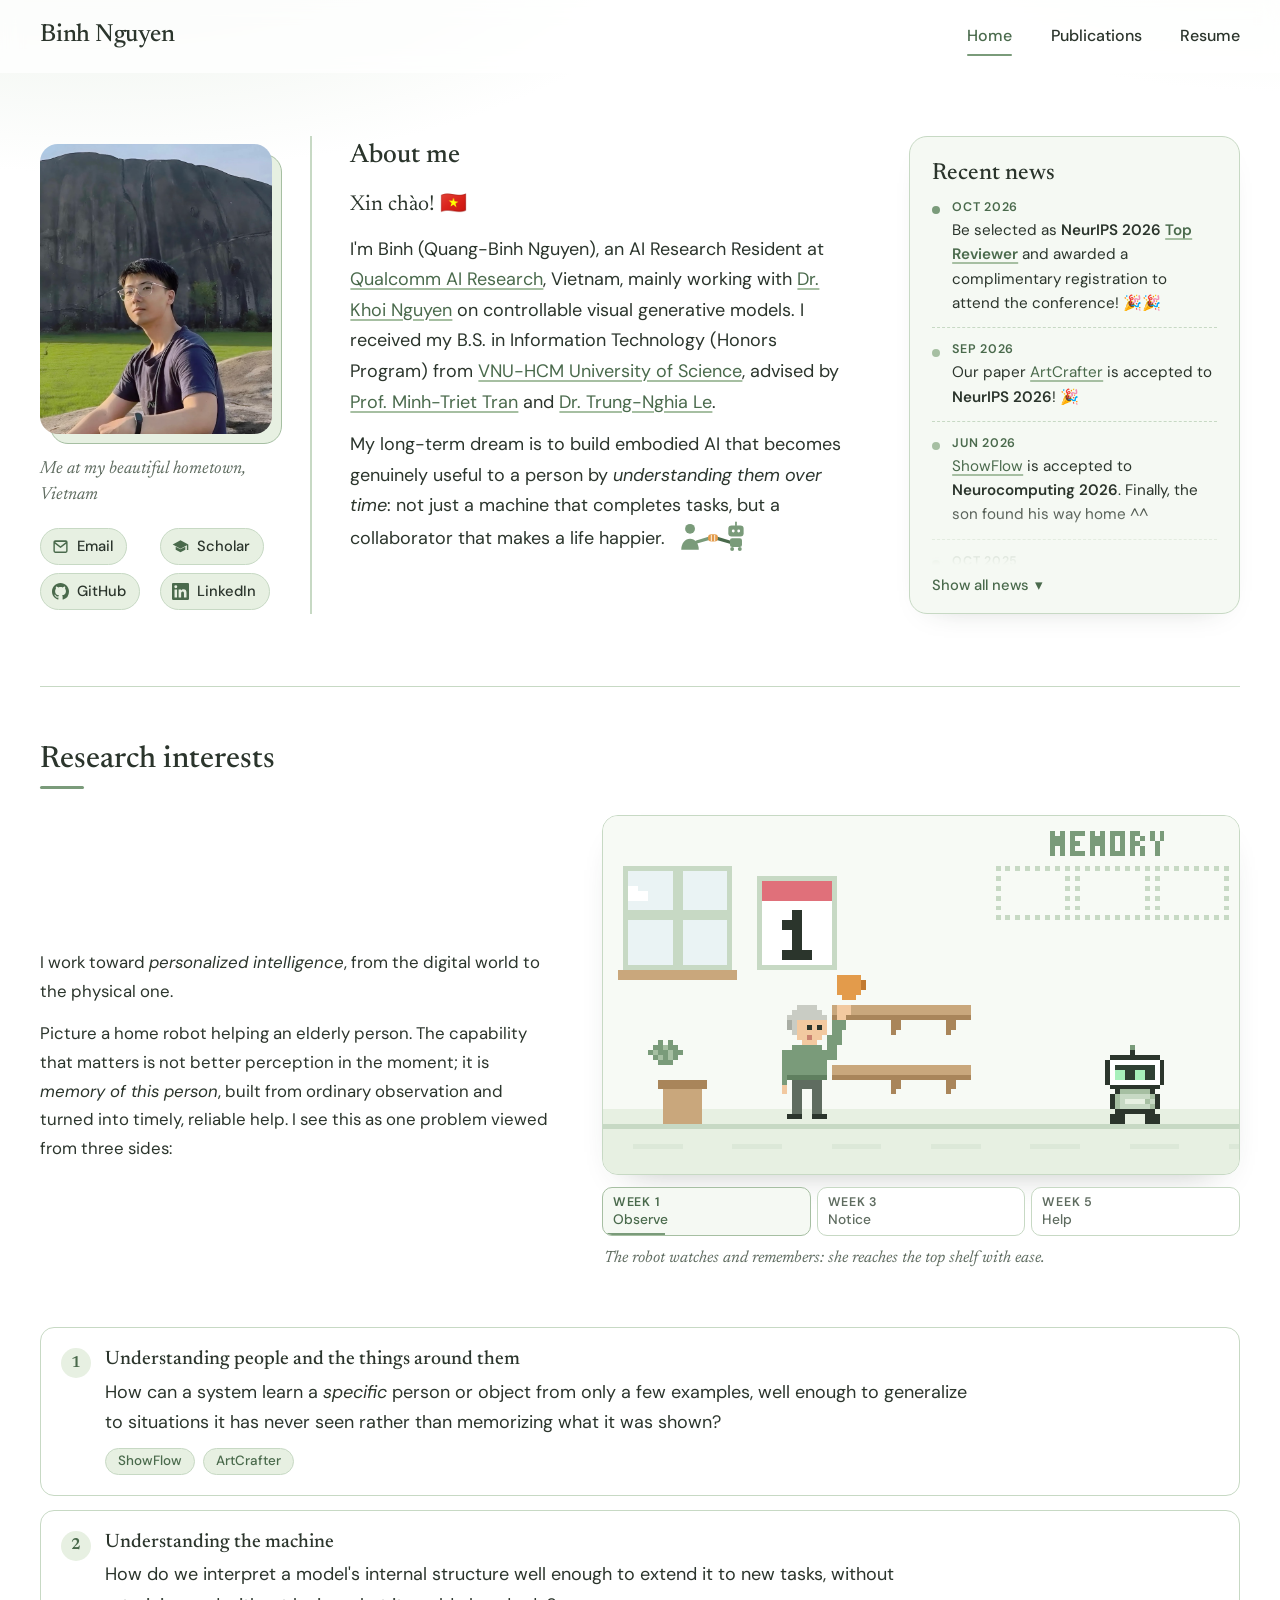
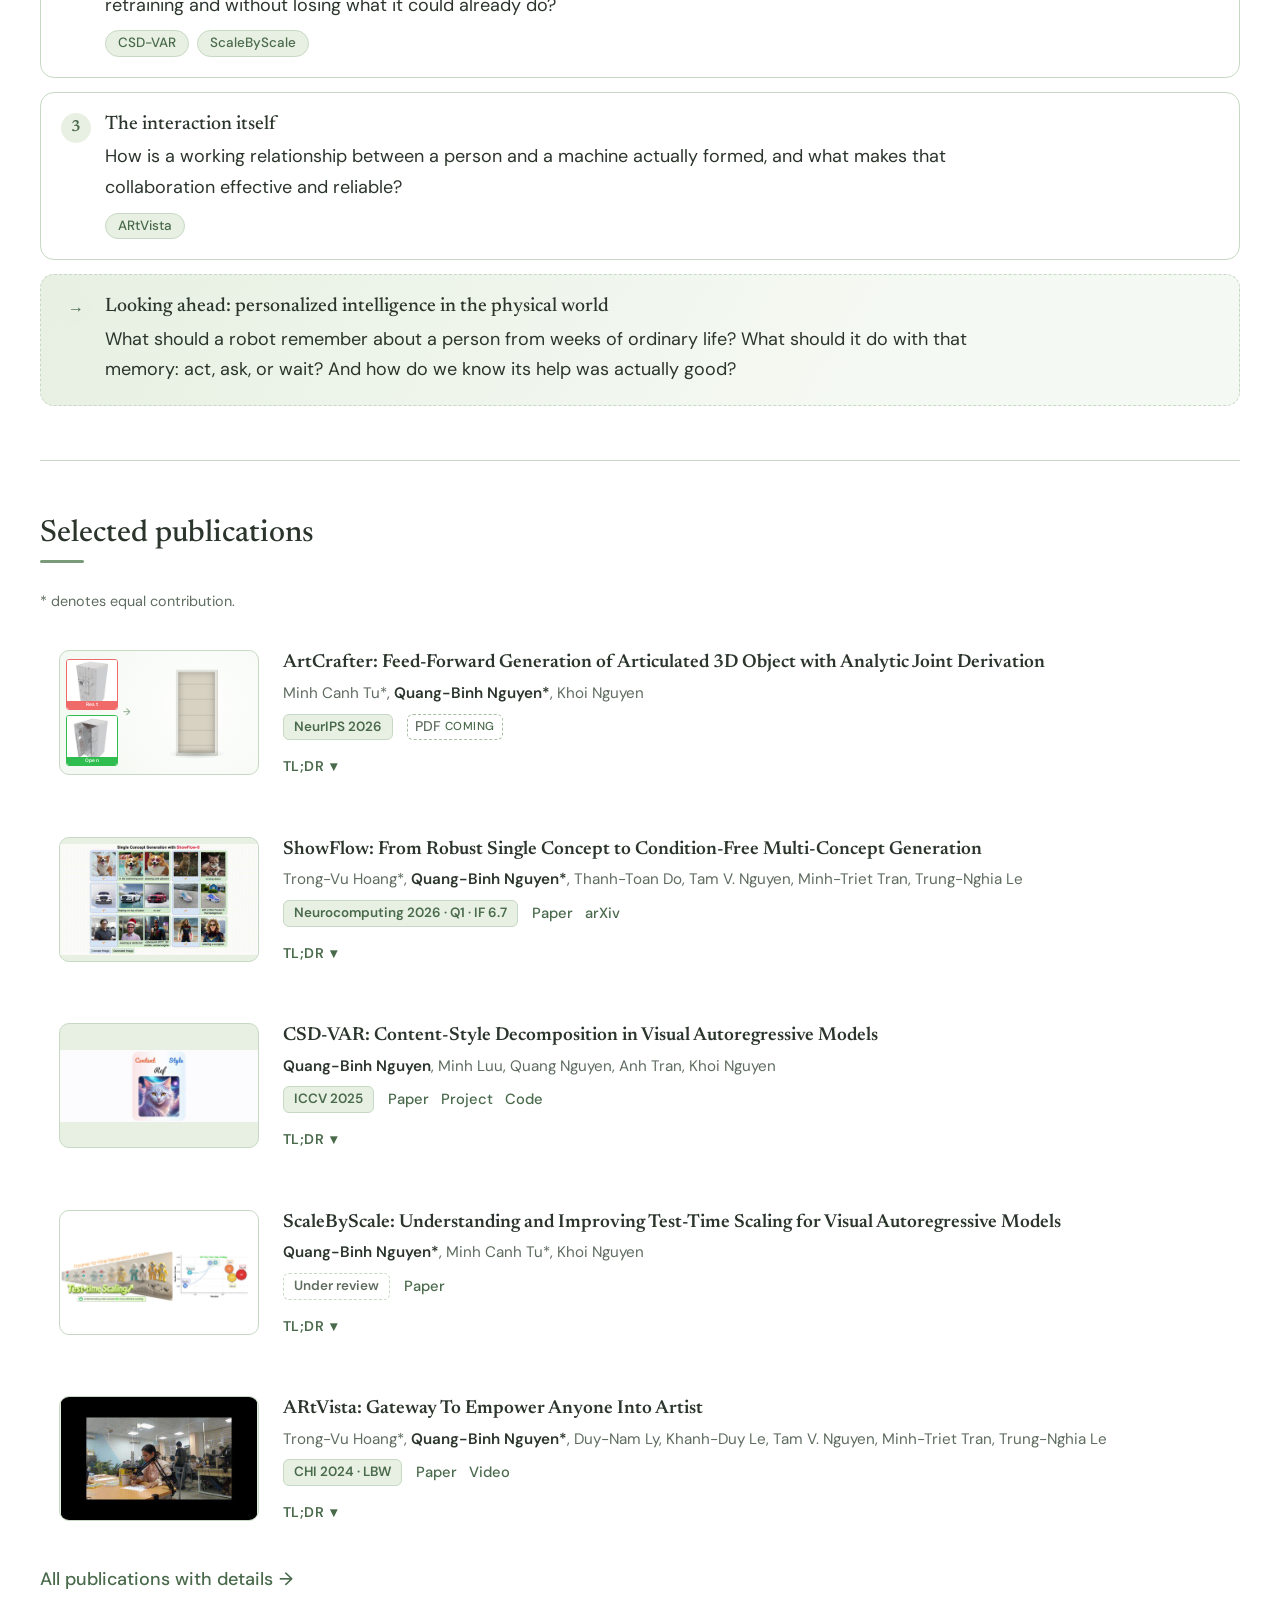
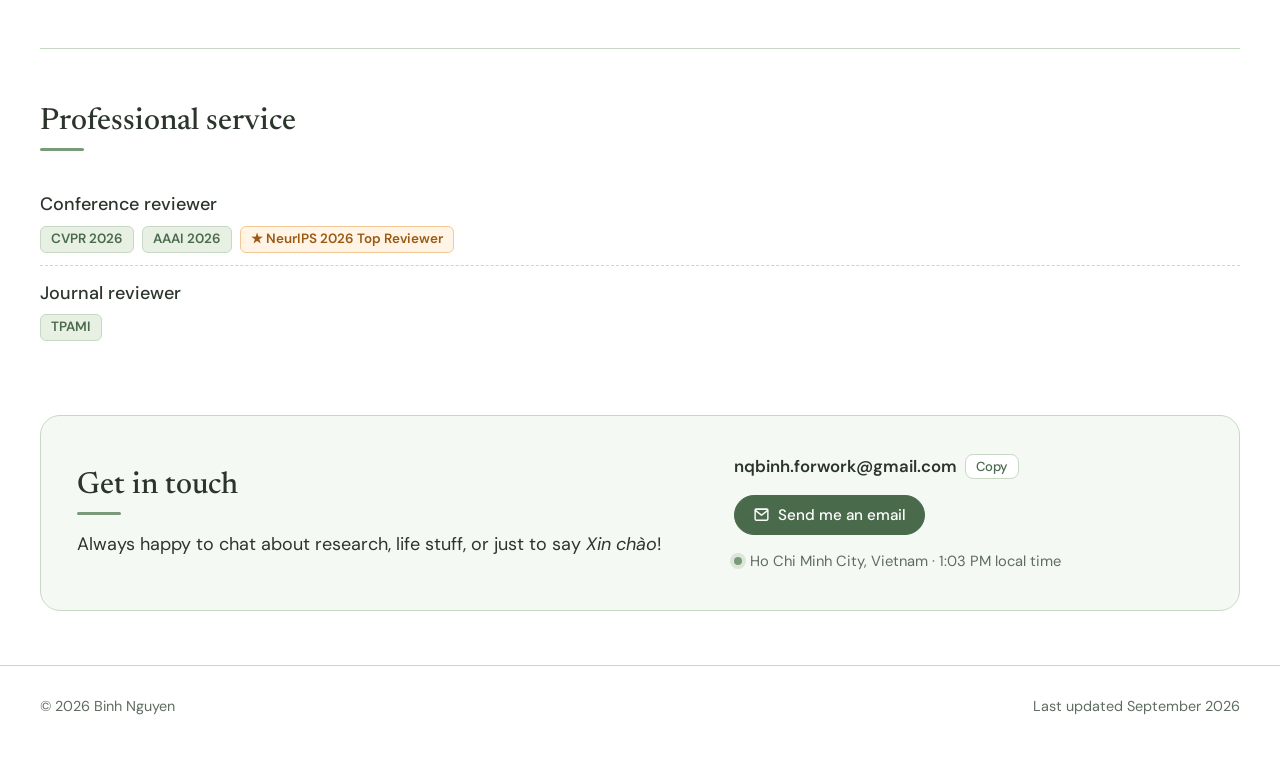
==== commit 974a286a: "Add NeurIPS 2026 Top Reviewer news and badge Co-Authored-By: Claude Opus 5.5 <noreply@anthropic.com>" ====
--- a/index.html
+++ b/index.html
@@ -197,7 +197,7 @@
         <ul class="plain-list">
           <li>
             <span class="what">Conference reviewer
-              <span class="venue-row"><span class="venue">CVPR 2026</span><span class="venue">AAAI 2026</span><span class="venue">NeurIPS 2026</span></span>
+              <span class="venue-row"><span class="venue">CVPR 2026</span><span class="venue">AAAI 2026</span><a class="venue top" href="https://drive.google.com/file/d/11Fdle1Ulq27GxYZ0LKDuiGN_7CxnMfRV/view?usp=sharing" target="_blank" rel="noopener">★ NeurIPS 2026 Top Reviewer</a></span>
             </span>
           </li>
           <li>
--- a/assets/css/style.css
+++ b/assets/css/style.css
@@ -617,3 +617,7 @@
   .nav { gap: 12px; }
   .nav a { font-size: .9rem; }
 }
+
+/* highlighted reviewer award badge */
+.venue.top { text-decoration: none; background: #FFF4E5; color: #9A5A12; border-color: #F2C894; }
+.venue.top:hover { background: #FDE7C8; color: #7A4508; }
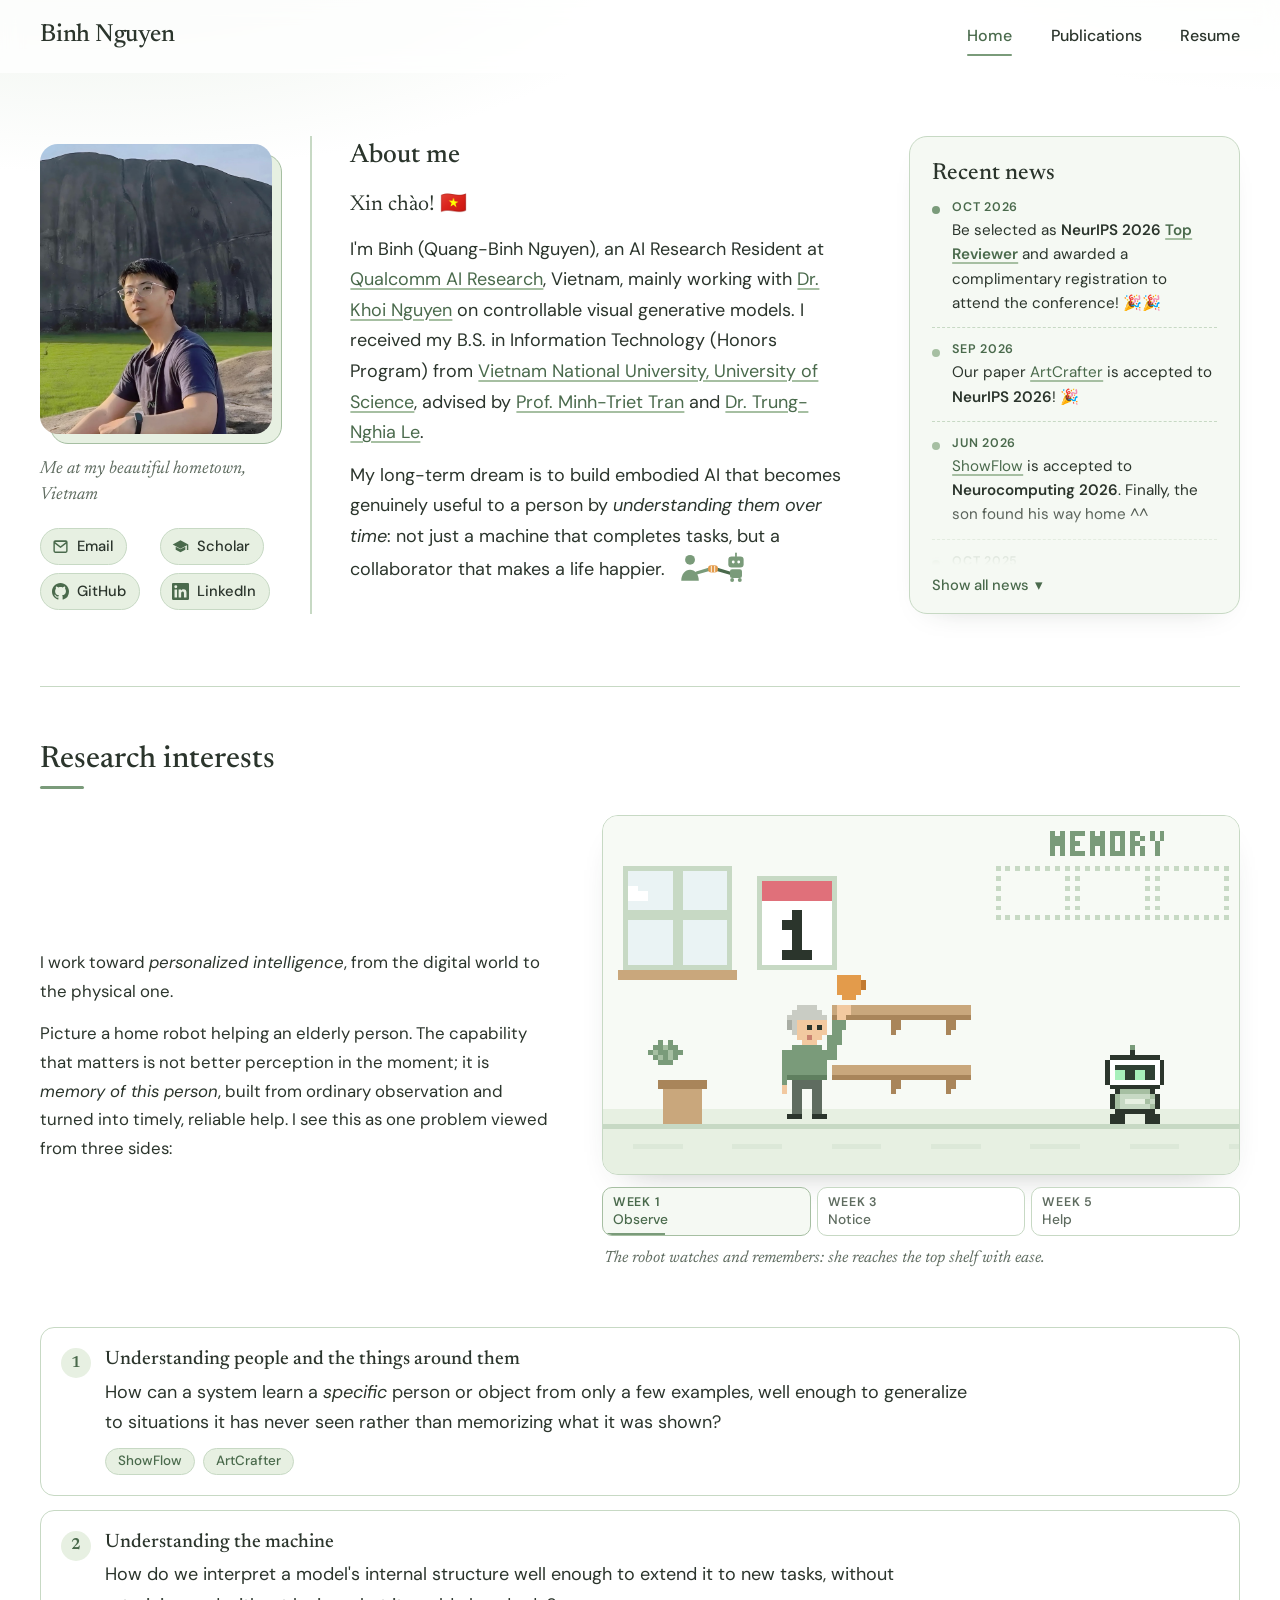
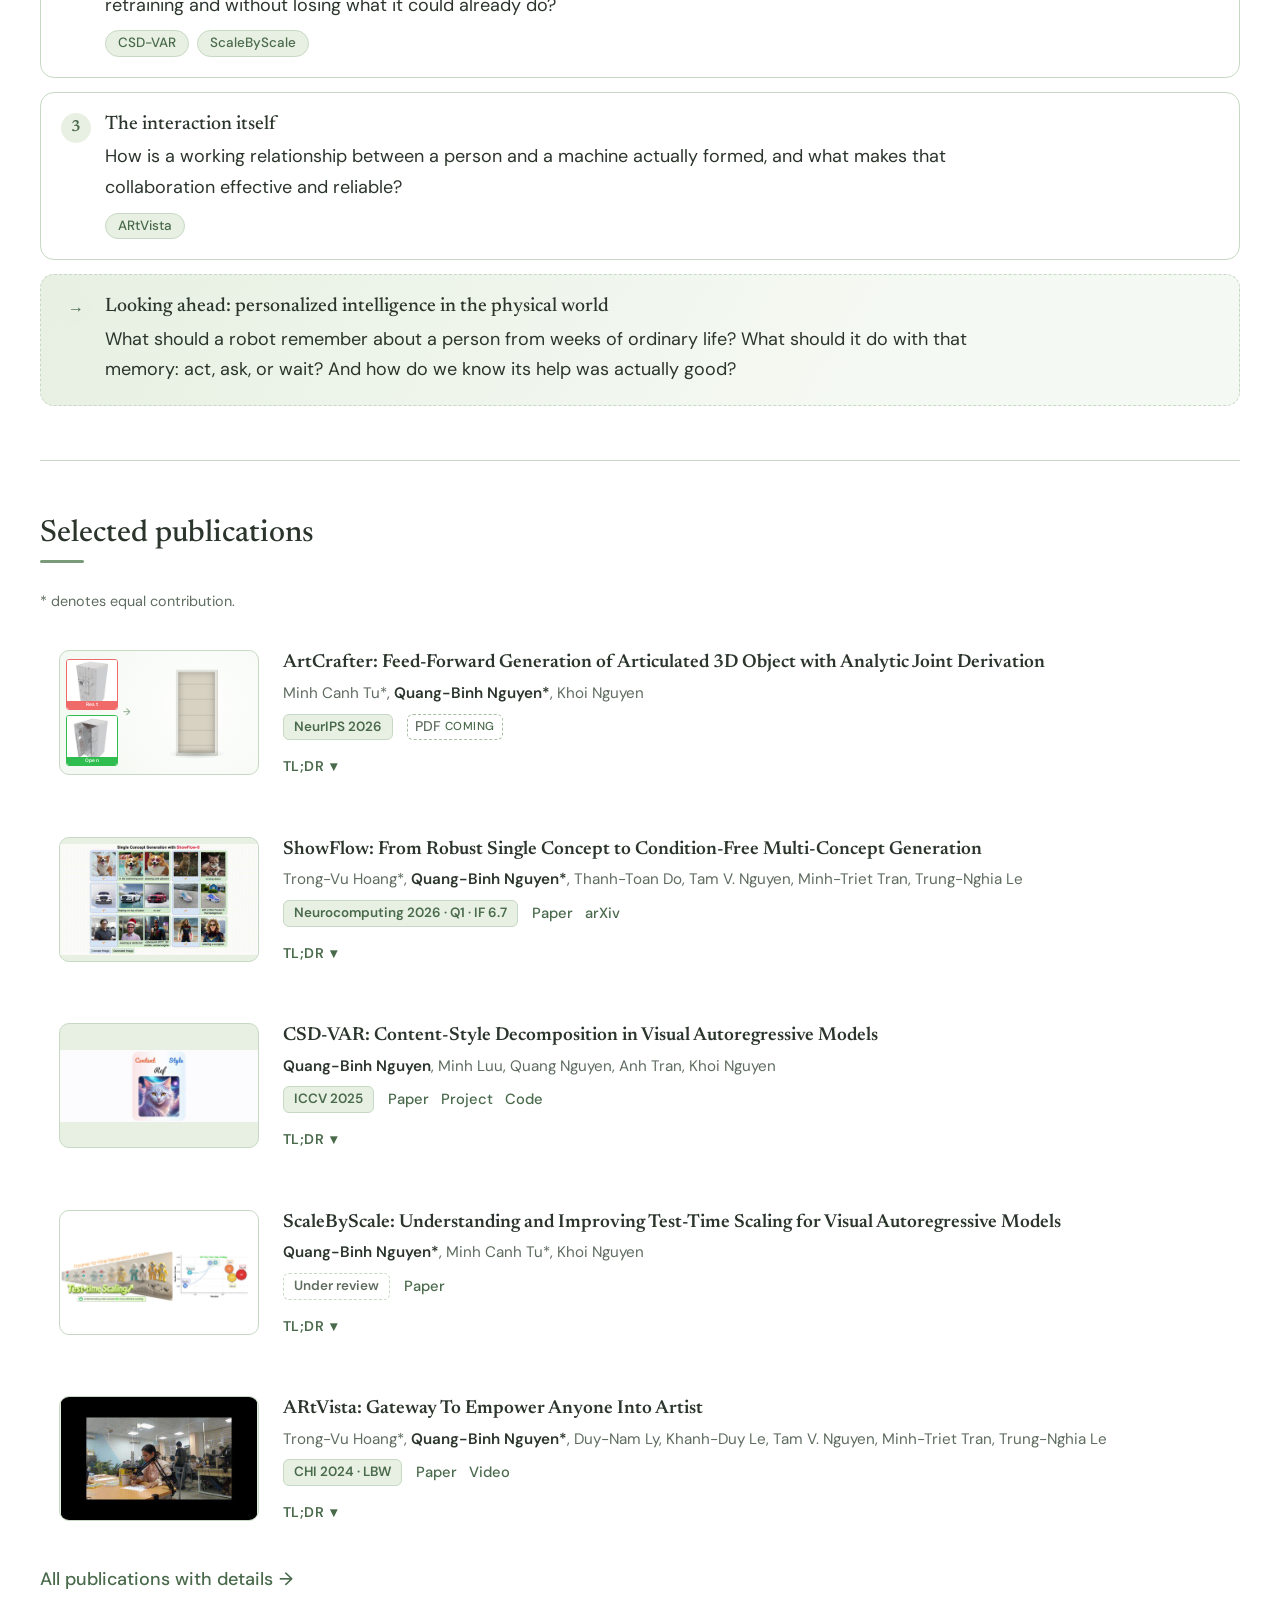
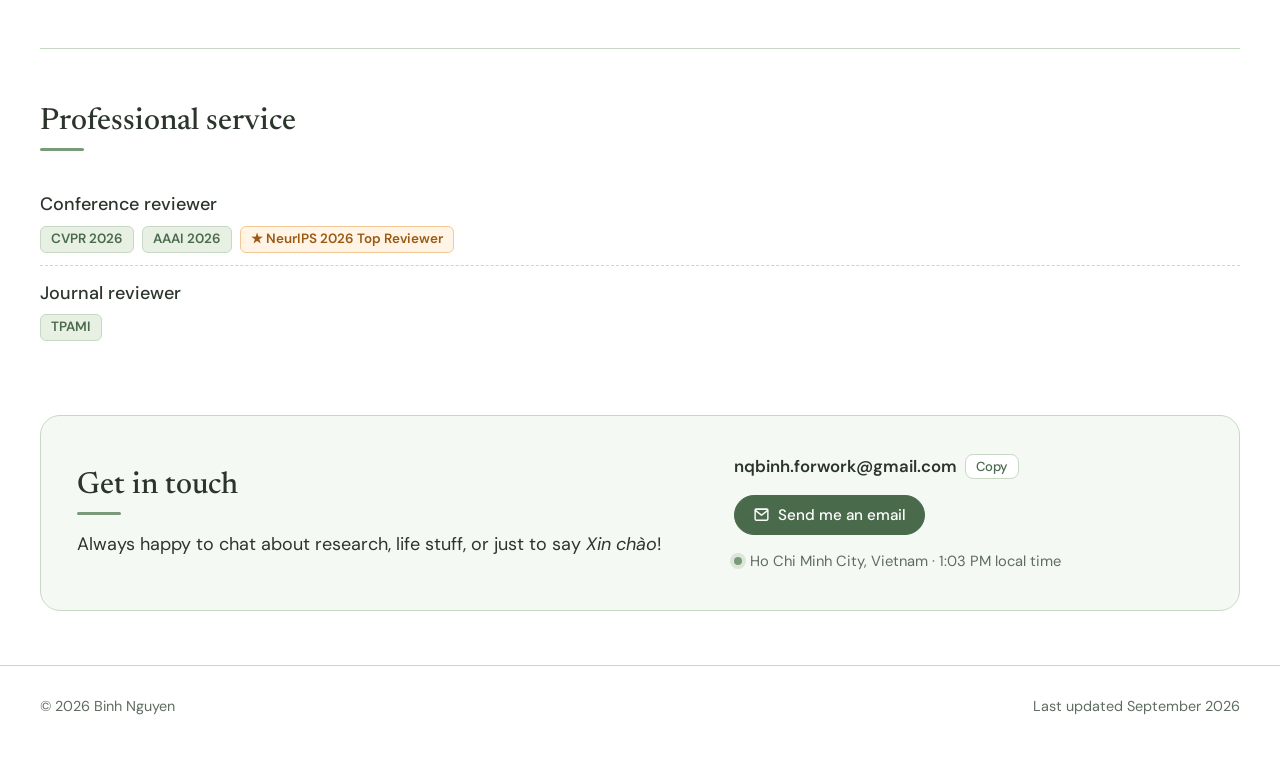
==== commit 5a359ad7: "Update university name, GPA format, and favicon Co-Authored-By: Claude Opus 5.5 <noreply@anthropic.c" ====
--- a/index.html
+++ b/index.html
@@ -98,7 +98,7 @@
           <a href="https://www.qualcomm.com/research/artificial-intelligence" target="_blank" rel="noopener">Qualcomm AI Research</a>, Vietnam,
           mainly working with <a href="https://www.khoinguyen.org/" target="_blank" rel="noopener">Dr. Khoi Nguyen</a> on controllable visual generative models.
           I received my B.S. in Information Technology (Honors Program) from
-          <a href="https://hcmus.edu.vn/" target="_blank" rel="noopener">VNU-HCM University of Science</a>, advised by
+          <a href="https://hcmus.edu.vn/" target="_blank" rel="noopener">Vietnam National University, University of Science</a>, advised by
           <a href="https://scholar.google.com/citations?user=lt2ATkkAAAAJ" target="_blank" rel="noopener">Prof. Minh-Triet Tran</a> and
           <a href="https://sites.google.com/view/ltnghia" target="_blank" rel="noopener">Dr. Trung-Nghia Le</a>.
         </p>
